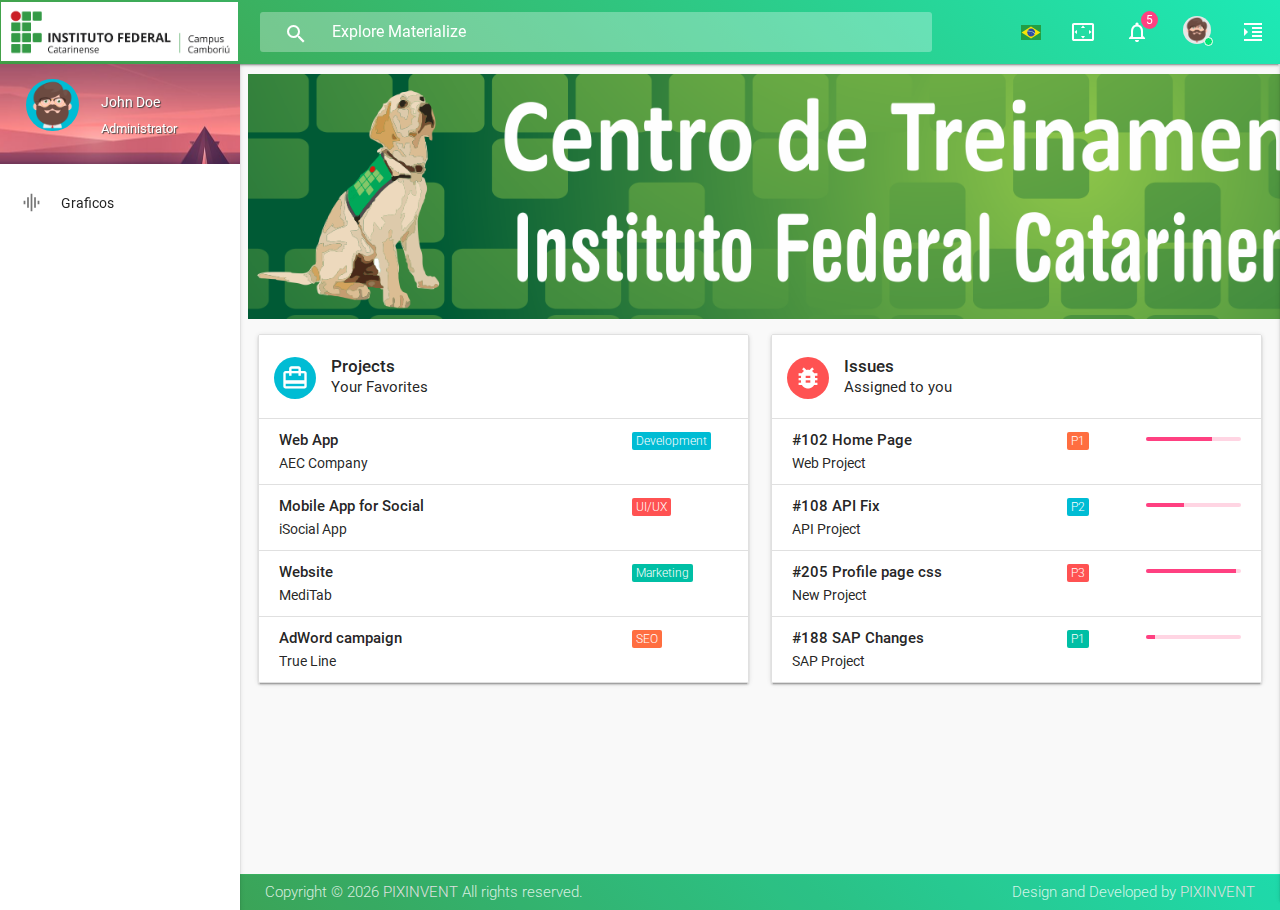
==== frameworks/materialize/index.html @ 622d7304 "First Commit" ====
<!DOCTYPE html>
<html lang="en">
  <!--================================================================================
	Item Name: Materialize - Material Design Admin Template
	Version: 4.0
	Author: PIXINVENT
	Author URL: https://themeforest.net/user/pixinvent/portfolio
  ================================================================================ -->
  <head>
    <meta http-equiv="Content-Type" content="text/html; charset=UTF-8">
    <meta name="viewport" content="width=device-width, initial-scale=1">
    <meta http-equiv="X-UA-Compatible" content="IE=edge">
    <meta name="msapplication-tap-highlight" content="no">
    <meta name="description" content="Materialize is a Material Design Admin Template,It's modern, responsive and based on Material Design by Google. ">
    <meta name="keywords" content="materialize, admin template, dashboard template, flat admin template, responsive admin template,">
    <title>Materialize - Material Design Admin Template</title>
    <!-- Favicons-->
    <link rel="icon" href="images/favicon/favicon-32x32.png" sizes="32x32">
    <!-- Favicons-->
    <link rel="apple-touch-icon-precomposed" href="images/favicon/apple-touch-icon-152x152.png">
    <!-- For iPhone -->
    <meta name="msapplication-TileColor" content="#00bcd4">
    <meta name="msapplication-TileImage" content="images/favicon/mstile-144x144.png">
    <!-- For Windows Phone -->
    <!-- CORE CSS-->
    <link href="css//materialize.css" type="text/css" rel="stylesheet">
    <link href="css//style.css" type="text/css" rel="stylesheet">
    <!-- Custome CSS-->
    <link href="css/custom/custom.css" type="text/css" rel="stylesheet">
    <!-- INCLUDED PLUGIN CSS ON THIS PAGE -->
    <link href="vendors/perfect-scrollbar/perfect-scrollbar.css" type="text/css" rel="stylesheet">
    <link href="vendors/flag-icon/css/flag-icon.min.css" type="text/css" rel="stylesheet">
  </head>
  <body>
    <!-- Start Page Loading -->
    <div id="loader-wrapper">
      <div id="loader"></div>
      <div class="loader-section section-left"></div>
      <div class="loader-section section-right"></div>
    </div>
    <!-- End Page Loading -->
    <!-- //////////////////////////////////////////////////////////////////////////// -->
    <!-- START HEADER -->
    <header id="header" class="page-topbar">
      <!-- start header nav-->
      <div class="navbar-fixed">
        <nav class="navbar-color gradient-45deg-green-teal">
          <div class="nav-wrapper">
            <ul class="left">
              <li>
                <h1 class="logo-wrapper">
                  <a href="index.html" class="brand-logo">
                    <img src="images/logo/Logo_IFC.png" alt="">
                    <!-- <span class="logo-text hide-on-med-and-down">Materialize</span> -->
                  </a>
                </h1>
              </li>
            </ul>
            <div class="header-search-wrapper hide-on-med-and-down">
              <i class="material-icons">search</i>
              <input type="text" name="Search" class="header-search-input z-depth-2" placeholder="Explore Materialize" />
            </div>
            <ul class="right hide-on-med-and-down">
              <li>
                <a href="javascript:void(0);" class="waves-effect waves-block waves-light translation-button" data-activates="translation-dropdown">
                  <span class="flag-icon flag-icon-br"></span>
                </a>
              </li>
              <li>
                <a href="javascript:void(0);" class="waves-effect waves-block waves-light toggle-fullscreen">
                  <i class="material-icons">settings_overscan</i>
                </a>
              </li>
              <li>
                <a href="javascript:void(0);" class="waves-effect waves-block waves-light notification-button" data-activates="notifications-dropdown">
                  <i class="material-icons">notifications_none
                    <small class="notification-badge pink accent-2">5</small>
                  </i>
                </a>
              </li>
              <li>
                <a href="javascript:void(0);" class="waves-effect waves-block waves-light profile-button" data-activates="profile-dropdown">
                  <span class="avatar-status avatar-online">
                    <img src="images/avatar/avatar-7.png" alt="avatar">
                    <i></i>
                  </span>
                </a>
              </li>
              <li>
                <a href="#" data-activates="chat-out" class="waves-effect waves-block waves-light chat-collapse">
                  <i class="material-icons">format_indent_increase</i>
                </a>
              </li>
            </ul>
            <!-- translation-button -->
            <ul id="translation-dropdown" class="dropdown-content">
              <li>
                  <a href="#!" class="grey-text text-darken-1">
                  <i class="flag-icon flag-icon-br"></i> Portugues</a>
                </li>
              <li>
                <a href="#!" class="grey-text text-darken-1">
                  <i class="flag-icon flag-icon-gb"></i> English</a>
              </li>
              <li>
                <a href="#!" class="grey-text text-darken-1">
                  <i class="flag-icon flag-icon-fr"></i> French</a>
              </li>
              <li>
                <a href="#!" class="grey-text text-darken-1">
                  <i class="flag-icon flag-icon-cn"></i> Chinese</a>
              </li>
              <li>
                <a href="#!" class="grey-text text-darken-1">
                  <i class="flag-icon flag-icon-de"></i> German</a>
              </li>
            </ul>
            <!-- notifications-dropdown -->
            <ul id="notifications-dropdown" class="dropdown-content">
              <li>
                <h6>NOTIFICATIONS
                  <span class="new badge">5</span>
                </h6>
              </li>
              <li class="divider"></li>
              <li>
                <a href="#!" class="grey-text text-darken-2">
                  <span class="material-icons icon-bg-circle cyan small">add_shopping_cart</span> A new order has been placed!</a>
                <time class="media-meta" datetime="2015-06-12T20:50:48+08:00">2 hours ago</time>
              </li>
              <li>
                <a href="#!" class="grey-text text-darken-2">
                  <span class="material-icons icon-bg-circle red small">stars</span> Completed the task</a>
                <time class="media-meta" datetime="2015-06-12T20:50:48+08:00">3 days ago</time>
              </li>
              <li>
                <a href="#!" class="grey-text text-darken-2">
                  <span class="material-icons icon-bg-circle teal small">settings</span> Settings updated</a>
                <time class="media-meta" datetime="2015-06-12T20:50:48+08:00">4 days ago</time>
              </li>
              <li>
                <a href="#!" class="grey-text text-darken-2">
                  <span class="material-icons icon-bg-circle deep-orange small">today</span> Director meeting started</a>
                <time class="media-meta" datetime="2015-06-12T20:50:48+08:00">6 days ago</time>
              </li>
              <li>
                <a href="#!" class="grey-text text-darken-2">
                  <span class="material-icons icon-bg-circle amber small">trending_up</span> Generate monthly report</a>
                <time class="media-meta" datetime="2015-06-12T20:50:48+08:00">1 week ago</time>
              </li>
            </ul>
            <!-- profile-dropdown -->
            <ul id="profile-dropdown" class="dropdown-content">
              <li>
                <a href="#" class="grey-text text-darken-1">
                  <i class="material-icons">face</i> Profile</a>
              </li>
              <li>
                <a href="#" class="grey-text text-darken-1">
                  <i class="material-icons">settings</i> Settings</a>
              </li>
              <li>
                <a href="#" class="grey-text text-darken-1">
                  <i class="material-icons">live_help</i> Help</a>
              </li>
              <li class="divider"></li>
              <li>
                <a href="#" class="grey-text text-darken-1">
                  <i class="material-icons">lock_outline</i> Lock</a>
              </li>
              <li>
                <a href="#" class="grey-text text-darken-1">
                  <i class="material-icons">keyboard_tab</i> Logout</a>
              </li>
            </ul>
          </div>
        </nav>
      </div>
      <!-- end header nav-->
    </header>
    <!-- END HEADER -->
    <!-- //////////////////////////////////////////////////////////////////////////// -->
    <!-- START MAIN -->
    <div id="main">
      <!-- START WRAPPER -->
      <div class="wrapper">
        <!-- START LEFT SIDEBAR NAV-->
        <aside id="left-sidebar-nav">
          <ul id="slide-out" class="side-nav fixed leftside-navigation">
            <li class="user-details cyan darken-2">
              <div class="row">
                <div class="col col s4 m4 l4">
                  <img src="images/avatar/avatar-7.png" alt="" class="circle responsive-img valign profile-image cyan">
                </div>
                <div class="col col s8 m8 l8">
                  <ul id="profile-dropdown-nav" class="dropdown-content">
                    <li>
                      <a href="#" class="grey-text text-darken-1">
                        <i class="material-icons">face</i> Profile</a>
                    </li>
                    <li>
                      <a href="#" class="grey-text text-darken-1">
                        <i class="material-icons">settings</i> Settings</a>
                    </li>
                    <li>
                      <a href="#" class="grey-text text-darken-1">
                        <i class="material-icons">live_help</i> Help</a>
                    </li>
                    <li class="divider"></li>
                    <li>
                      <a href="#" class="grey-text text-darken-1">
                        <i class="material-icons">lock_outline</i> Lock</a>
                    </li>
                    <li>
                      <a href="#" class="grey-text text-darken-1">
                        <i class="material-icons">keyboard_tab</i> Logout</a>
                    </li>
                  </ul>
                  <a class="btn-flat dropdown-button waves-effect waves-light white-text profile-btn" href="#" data-activates="profile-dropdown-nav">John Doe<i class="mdi-navigation-arrow-drop-down right"></i></a>
                  <p class="user-roal">Administrator</p>
                </div>
              </div>
            </li>
            <li class="no-padding">
              <ul class="collapsible" data-collapsible="accordion">
                <li class="bold">
                  <!-- <a href="index.html" class="waves-effect waves-cyan">
                      <i class="material-icons">pie_chart_outlined</i>
                      <span class="nav-text">Dashboard</span>
                    </a> -->
                </li>
                <li class="bold">
                  <!-- <a href="cards-basic.html" class="waves-effect waves-cyan">
                      <i class="material-icons">cast</i>
                      <span class="nav-text">Painel</span>
                    </a> -->
                </li>
                <li class="bold">
                  <!-- <a href="ui-basic-buttons.html" class="waves-effect waves-cyan">
                      <i class="material-icons">insert_link</i>
                      <span class="nav-text">Buttons</span>
                    </a> -->
                </li>
                <li class="bold">
                  <!-- <a href="form-layouts.html" class="waves-effect waves-cyan">
                      <i class="material-icons">format_color_text</i>
                      <span class="nav-text">Formularios</span>
                    </a> -->
                </li>
                <li class="bold">
                  <a href="graficos.html" class="waves-effect waves-cyan">
                      <i class="material-icons">graphic_eq</i>
                      <span class="nav-text">Graficos</span>
                    </a>
                </li>
                <li class="bold">
                  <!-- <a href="css-color.html" class="waves-effect waves-cyan">
                      <i class="material-icons">invert_colors</i>
                      <span class="nav-text">Cores</span>
                    </a> -->
                </li>
                <li class="bold">
                  <!-- <a href="table-basic.html" class="waves-effect waves-cyan">
                      <i class="material-icons">border_all</i>
                      <span class="nav-text">Table</span>
                    </a> -->
                </li>
                <li class="bold">
                  <!-- <a href="ui-icons.html" class="waves-effect waves-cyan">
                    <i class="material-icons">lightbulb_outline</i>
                    <span class="nav-text">Icons</span>
                  </a> -->
                </li>
                <li>
                  <!-- <a class="btn waves-effect waves-light gradient-45deg-red-pink" href="https://pixinvent.com/materialize-material-design-admin-template/landing/" target="_blank">
                    <i class="material-icons white-text">file_upload</i>Upgrade to Pro!
                  </a> -->
                </li>
              </ul>
            </li>
          </ul>
          <a href="#" data-activates="slide-out" class="sidebar-collapse btn-floating btn-medium waves-effect waves-light hide-on-large-only">
            <i class="material-icons">menu</i>
          </a>
        </aside>
        <!-- END LEFT SIDEBAR NAV-->
        <!-- //////////////////////////////////////////////////////////////////////////// -->
        <!-- START CONTENT -->
        <section id="content">
          <!--start container-->
          <div class="container">
            <!--card stats start-->
            <div id="card-stats">
              <div class="row mt-1">

                  <a href="http://www.camboriu.ifc.edu.br/" class="banner-logo">
                      <img src="images/banner/banner-cães-guia.png" alt="ifc bannner">
                      <!-- <span class="logo-text hide-on-med-and-down">Materialize</span> -->
                    </a> 
                 
              </div>
            </div>
                 
            <!--card widgets start-->
            <div id="card-widgets">
              <div class="row">
                <div class="col s12 m4 l4">
                  
                </div>
                <!-- <div class="col s12 m12 l4">
                  <div id="flight-card" class="card">
                    <div class="card-header deep-orange accent-2">
                      <div class="card-title">
                        <h4 class="flight-card-title">Flight</h4>
                        <p class="flight-card-date">June 18, Thu 04:50</p>
                      </div>
                    </div>
                    <div class="card-content-bg white-text">
                      <div class="card-content">
                        <div class="row flight-state-wrapper">
                          <div class="col s5 m5 l5 center-align">
                            <div class="flight-state">
                              <h4 class="margin">LDN</h4>
                              <p class="ultra-small">London</p>
                            </div>
                          </div>
                          <div class="col s2 m2 l2 center-align">
                            <i class="material-icons flight-icon">local_airport</i>
                          </div>
                          <div class="col s5 m5 l5 center-align">
                            <div class="flight-state">
                              <h4 class="margin">SFO</h4>
                              <p class="ultra-small">San Francisco</p>
                            </div>
                          </div>
                        </div>
                        <div class="row">
                          <div class="col s6 m6 l6 center-align">
                            <div class="flight-info">
                              <p class="small">
                                <span class="grey-text text-lighten-4">Depart:</span> 04.50</p>
                              <p class="small">
                                <span class="grey-text text-lighten-4">Flight:</span> IB 5786</p>
                              <p class="small">
                                <span class="grey-text text-lighten-4">Terminal:</span> B</p>
                            </div>
                          </div>
                          <div class="col s6 m6 l6 center-align flight-state-two">
                            <div class="flight-info">
                              <p class="small">
                                <span class="grey-text text-lighten-4">Arrive:</span> 08.50</p>
                              <p class="small">
                                <span class="grey-text text-lighten-4">Flight:</span> IB 5786</p>
                              <p class="small">
                                <span class="grey-text text-lighten-4">Terminal:</span> C</p>
                            </div>
                          </div>
                        </div>
                      </div>
                    </div>
                  </div>
                </div>
                <div class="col s12 m4 l4">
                  <div id="profile-card" class="card">
                    <div class="card-image waves-effect waves-block waves-light">
                      <img class="activator" src="images/gallary/3.png" alt="user bg">
                    </div>
                    <div class="card-content">
                      <img src="images/avatar/avatar-7.png" alt="" class="circle responsive-img activator card-profile-image cyan lighten-1 padding-2">
                      <a class="btn-floating activator btn-move-up waves-effect waves-light red accent-2 z-depth-4 right">
                        <i class="material-icons">edit</i>
                      </a>
                      <span class="card-title activator grey-text text-darken-4">Roger Waters</span>
                      <p>
                        <i class="material-icons">perm_identity</i> Project Manager</p>
                      <p>
                        <i class="material-icons">perm_phone_msg</i> +1 (612) 222 8989</p>
                      <p>
                        <i class="material-icons">email</i> yourmail@domain.com</p>
                    </div>
                    <div class="card-reveal">
                      <span class="card-title grey-text text-darken-4">Roger Waters
                        <i class="material-icons right">close</i>
                      </span>
                      <p>Here is some more information about this card.</p>
                      <p>
                        <i class="material-icons">perm_identity</i> Project Manager</p>
                      <p>
                        <i class="material-icons">perm_phone_msg</i> +1 (612) 222 8989</p>
                      <p>
                        <i class="material-icons">email</i> yourmail@domain.com</p>
                      <p>
                        <i class="material-icons">cake</i> 18th June 1990
                      </p>
                      <p>
                      </p>
                      <p>
                        <i class="material-icons">airplanemode_active</i> BAR - AUS
                      </p>
                      <p>
                      </p>
                    </div>
                  </div>
                </div>
              </div> -->
            </div>
            <!--card widgets end-->
            
            <!--work collections start-->
            <div id="work-collections">
              <div class="row">
                <div class="col s12 m12 l6">
                  <ul id="projects-collection" class="collection z-depth-1">
                    <li class="collection-item avatar">
                      <i class="material-icons cyan circle">card_travel</i>
                      <h6 class="collection-header m-0">Projects</h6>
                      <p>Your Favorites</p>
                    </li>
                    <li class="collection-item">
                      <div class="row">
                        <div class="col s9">
                          <p class="collections-title">Web App</p>
                          <p class="collections-content">AEC Company</p>
                        </div>
                        <div class="col s3">
                          <span class="task-cat cyan">Development</span>
                        </div>
                      </div>
                    </li>
                    <li class="collection-item">
                      <div class="row">
                        <div class="col s9">
                          <p class="collections-title">Mobile App for Social</p>
                          <p class="collections-content">iSocial App</p>
                        </div>
                        <div class="col s3">
                          <span class="task-cat red accent-2">UI/UX</span>
                        </div>
                      </div>
                    </li>
                    <li class="collection-item">
                      <div class="row">
                        <div class="col s9">
                          <p class="collections-title">Website</p>
                          <p class="collections-content">MediTab</p>
                        </div>
                        <div class="col s3">
                          <span class="task-cat teal accent-4">Marketing</span>
                        </div>
                      </div>
                    </li>
                    <li class="collection-item">
                      <div class="row">
                        <div class="col s9">
                          <p class="collections-title">AdWord campaign</p>
                          <p class="collections-content">True Line</p>
                        </div>
                        <div class="col s3">
                          <span class="task-cat deep-orange accent-2">SEO</span>
                        </div>
                      </div>
                    </li>
                  </ul>
                </div>
                <div class="col s12 m12 l6">
                  <ul id="issues-collection" class="collection z-depth-1">
                    <li class="collection-item avatar">
                      <i class="material-icons red accent-2 circle">bug_report</i>
                      <h6 class="collection-header m-0">Issues</h6>
                      <p>Assigned to you</p>
                    </li>
                    <li class="collection-item">
                      <div class="row">
                        <div class="col s7">
                          <p class="collections-title">
                            <strong>#102</strong> Home Page</p>
                          <p class="collections-content">Web Project</p>
                        </div>
                        <div class="col s2">
                          <span class="task-cat deep-orange accent-2">P1</span>
                        </div>
                        <div class="col s3">
                          <div class="progress">
                            <div class="determinate" style="width: 70%"></div>
                          </div>
                        </div>
                      </div>
                    </li>
                    <li class="collection-item">
                      <div class="row">
                        <div class="col s7">
                          <p class="collections-title">
                            <strong>#108</strong> API Fix</p>
                          <p class="collections-content">API Project </p>
                        </div>
                        <div class="col s2">
                          <span class="task-cat cyan">P2</span>
                        </div>
                        <div class="col s3">
                          <div class="progress">
                            <div class="determinate" style="width: 40%"></div>
                          </div>
                        </div>
                      </div>
                    </li>
                    <li class="collection-item">
                      <div class="row">
                        <div class="col s7">
                          <p class="collections-title">
                            <strong>#205</strong> Profile page css</p>
                          <p class="collections-content">New Project </p>
                        </div>
                        <div class="col s2">
                          <span class="task-cat red accent-2">P3</span>
                        </div>
                        <div class="col s3">
                          <div class="progress">
                            <div class="determinate" style="width: 95%"></div>
                          </div>
                        </div>
                      </div>
                    </li>
                    <li class="collection-item">
                      <div class="row">
                        <div class="col s7">
                          <p class="collections-title">
                            <strong>#188</strong> SAP Changes</p>
                          <p class="collections-content">SAP Project</p>
                        </div>
                        <div class="col s2">
                          <span class="task-cat teal accent-4">P1</span>
                        </div>
                        <div class="col s3">
                          <div class="progress">
                            <div class="determinate" style="width: 10%"></div>
                          </div>
                        </div>
                      </div>
                    </li>
                  </ul>
                </div>
              </div>
            </div>
            <!--work collections end-->
            
            <!-- //////////////////////////////////////////////////////////////////////////// -->
          </div>
          <!--end container-->
        </section>
        <!-- END CONTENT -->
        <!-- START RIGHT SIDEBAR NAV-->
        <aside id="right-sidebar-nav">
          <ul id="chat-out" class="side-nav rightside-navigation">
            <li class="li-hover">
              <div class="row">
                <div class="col s12 border-bottom-1 mt-5">
                  <ul class="tabs">
                    <li class="tab col s4">
                      <a href="#activity" class="active">
                        <span class="material-icons">graphic_eq</span>
                      </a>
                    </li>
                    <li class="tab col s4">
                      <a href="#chatapp">
                        <span class="material-icons">face</span>
                      </a>
                    </li>
                    <li class="tab col s4">
                      <a href="#settings">
                        <span class="material-icons">settings</span>
                      </a>
                    </li>
                  </ul>
                </div>
                <div id="settings" class="col s12">
                  <h6 class="mt-5 mb-3 ml-3">GENERAL SETTINGS</h6>
                  <ul class="collection border-none">
                    <li class="collection-item border-none">
                      <div class="m-0">
                        <span class="font-weight-600">Notifications</span>
                        <div class="switch right">
                          <label>
                            <input checked type="checkbox">
                            <span class="lever"></span>
                          </label>
                        </div>
                      </div>
                      <p>Use checkboxes when looking for yes or no answers.</p>
                    </li>
                    <li class="collection-item border-none">
                      <div class="m-0">
                        <span class="font-weight-600">Show recent activity</span>
                        <div class="switch right">
                          <label>
                            <input checked type="checkbox">
                            <span class="lever"></span>
                          </label>
                        </div>
                      </div>
                      <p>The for attribute is necessary to bind our custom checkbox with the input.</p>
                    </li>
                    <li class="collection-item border-none">
                      <div class="m-0">
                        <span class="font-weight-600">Notifications</span>
                        <div class="switch right">
                          <label>
                            <input type="checkbox">
                            <span class="lever"></span>
                          </label>
                        </div>
                      </div>
                      <p>Use checkboxes when looking for yes or no answers.</p>
                    </li>
                    <li class="collection-item border-none">
                      <div class="m-0">
                        <span class="font-weight-600">Show recent activity</span>
                        <div class="switch right">
                          <label>
                            <input type="checkbox">
                            <span class="lever"></span>
                          </label>
                        </div>
                      </div>
                      <p>The for attribute is necessary to bind our custom checkbox with the input.</p>
                    </li>
                    <li class="collection-item border-none">
                      <div class="m-0">
                        <span class="font-weight-600">Show your emails</span>
                        <div class="switch right">
                          <label>
                            <input type="checkbox">
                            <span class="lever"></span>
                          </label>
                        </div>
                      </div>
                      <p>Use checkboxes when looking for yes or no answers.</p>
                    </li>
                    <li class="collection-item border-none">
                      <div class="m-0">
                        <span class="font-weight-600">Show Task statistics</span>
                        <div class="switch right">
                          <label>
                            <input type="checkbox">
                            <span class="lever"></span>
                          </label>
                        </div>
                      </div>
                      <p>The for attribute is necessary to bind our custom checkbox with the input.</p>
                    </li>
                  </ul>
                </div>
                <div id="chatapp" class="col s12">
                  <div class="collection border-none">
                    <a href="#!" class="collection-item avatar border-none">
                      <img src="images/avatar/avatar-1.png" alt="" class="circle cyan">
                      <span class="line-height-0">Elizabeth Elliott </span>
                      <span class="medium-small right blue-grey-text text-lighten-3">5.00 AM</span>
                      <p class="medium-small blue-grey-text text-lighten-3">Thank you </p>
                    </a>
                    <a href="#!" class="collection-item avatar border-none">
                      <img src="images/avatar/avatar-2.png" alt="" class="circle deep-orange accent-2">
                      <span class="line-height-0">Mary Adams </span>
                      <span class="medium-small right blue-grey-text text-lighten-3">4.14 AM</span>
                      <p class="medium-small blue-grey-text text-lighten-3">Hello Boo </p>
                    </a>
                    <a href="#!" class="collection-item avatar border-none">
                      <img src="images/avatar/avatar-3.png" alt="" class="circle teal accent-4">
                      <span class="line-height-0">Caleb Richards </span>
                      <span class="medium-small right blue-grey-text text-lighten-3">9.00 PM</span>
                      <p class="medium-small blue-grey-text text-lighten-3">Keny ! </p>
                    </a>
                    <a href="#!" class="collection-item avatar border-none">
                      <img src="images/avatar/avatar-4.png" alt="" class="circle cyan">
                      <span class="line-height-0">June Lane </span>
                      <span class="medium-small right blue-grey-text text-lighten-3">4.14 AM</span>
                      <p class="medium-small blue-grey-text text-lighten-3">Ohh God </p>
                    </a>
                    <a href="#!" class="collection-item avatar border-none">
                      <img src="images/avatar/avatar-5.png" alt="" class="circle red accent-2">
                      <span class="line-height-0">Edward Fletcher </span>
                      <span class="medium-small right blue-grey-text text-lighten-3">5.15 PM</span>
                      <p class="medium-small blue-grey-text text-lighten-3">Love you </p>
                    </a>
                    <a href="#!" class="collection-item avatar border-none">
                      <img src="images/avatar/avatar-6.png" alt="" class="circle deep-orange accent-2">
                      <span class="line-height-0">Crystal Bates </span>
                      <span class="medium-small right blue-grey-text text-lighten-3">8.00 AM</span>
                      <p class="medium-small blue-grey-text text-lighten-3">Can we </p>
                    </a>
                    <a href="#!" class="collection-item avatar border-none">
                      <img src="images/avatar/avatar-7.png" alt="" class="circle cyan">
                      <span class="line-height-0">Nathan Watts </span>
                      <span class="medium-small right blue-grey-text text-lighten-3">9.53 PM</span>
                      <p class="medium-small blue-grey-text text-lighten-3">Great! </p>
                    </a>
                    <a href="#!" class="collection-item avatar border-none">
                      <img src="images/avatar/avatar-8.png" alt="" class="circle red accent-2">
                      <span class="line-height-0">Willard Wood </span>
                      <span class="medium-small right blue-grey-text text-lighten-3">4.20 AM</span>
                      <p class="medium-small blue-grey-text text-lighten-3">Do it </p>
                    </a>
                    <a href="#!" class="collection-item avatar border-none">
                      <img src="images/avatar/avatar-9.png" alt="" class="circle teal accent-4">
                      <span class="line-height-0">Ronnie Ellis </span>
                      <span class="medium-small right blue-grey-text text-lighten-3">5.30 PM</span>
                      <p class="medium-small blue-grey-text text-lighten-3">Got that </p>
                    </a>
                    <a href="#!" class="collection-item avatar border-none">
                      <img src="images/avatar/avatar-1.png" alt="" class="circle cyan">
                      <span class="line-height-0">Gwendolyn Wood </span>
                      <span class="medium-small right blue-grey-text text-lighten-3">4.34 AM</span>
                      <p class="medium-small blue-grey-text text-lighten-3">Like you </p>
                    </a>
                    <a href="#!" class="collection-item avatar border-none">
                      <img src="images/avatar/avatar-2.png" alt="" class="circle red accent-2">
                      <span class="line-height-0">Daniel Russell </span>
                      <span class="medium-small right blue-grey-text text-lighten-3">12.00 AM</span>
                      <p class="medium-small blue-grey-text text-lighten-3">Thank you </p>
                    </a>
                    <a href="#!" class="collection-item avatar border-none">
                      <img src="images/avatar/avatar-3.png" alt="" class="circle teal accent-4">
                      <span class="line-height-0">Sarah Graves </span>
                      <span class="medium-small right blue-grey-text text-lighten-3">11.14 PM</span>
                      <p class="medium-small blue-grey-text text-lighten-3">Okay you </p>
                    </a>
                    <a href="#!" class="collection-item avatar border-none">
                      <img src="images/avatar/avatar-4.png" alt="" class="circle red accent-2">
                      <span class="line-height-0">Andrew Hoffman </span>
                      <span class="medium-small right blue-grey-text text-lighten-3">7.30 PM</span>
                      <p class="medium-small blue-grey-text text-lighten-3">Can do </p>
                    </a>
                    <a href="#!" class="collection-item avatar border-none">
                      <img src="images/avatar/avatar-5.png" alt="" class="circle cyan">
                      <span class="line-height-0">Camila Lynch </span>
                      <span class="medium-small right blue-grey-text text-lighten-3">2.00 PM</span>
                      <p class="medium-small blue-grey-text text-lighten-3">Leave it </p>
                    </a>
                  </div>
                </div>
                <div id="activity" class="col s12">
                  <h6 class="mt-5 mb-3 ml-3">RECENT ACTIVITY</h6>
                  <div class="activity">
                    <div class="col s3 mt-2 center-align recent-activity-list-icon">
                      <i class="material-icons white-text icon-bg-color deep-purple lighten-2">add_shopping_cart</i>
                    </div>
                    <div class="col s9 recent-activity-list-text">
                      <a href="#" class="deep-purple-text medium-small">just now</a>
                      <p class="mt-0 mb-2 fixed-line-height font-weight-300 medium-small">Jim Doe Purchased new equipments for zonal office.</p>
                    </div>
                    <div class="recent-activity-list chat-out-list row mb-0">
                      <div class="col s3 mt-2 center-align recent-activity-list-icon">
                        <i class="material-icons white-text icon-bg-color cyan lighten-2">airplanemode_active</i>
                      </div>
                      <div class="col s9 recent-activity-list-text">
                        <a href="#" class="cyan-text medium-small">Yesterday</a>
                        <p class="mt-0 mb-2 fixed-line-height font-weight-300 medium-small">Your Next flight for USA will be on 15th August 2015.</p>
                      </div>
                    </div>
                    <div class="recent-activity-list chat-out-list row mb-0">
                      <div class="col s3 mt-2 center-align recent-activity-list-icon medium-small">
                        <i class="material-icons white-text icon-bg-color green lighten-2">settings_voice</i>
                      </div>
                      <div class="col s9 recent-activity-list-text">
                        <a href="#" class="green-text medium-small">5 Days Ago</a>
                        <p class="mt-0 mb-2 fixed-line-height font-weight-300 medium-small">Natalya Parker Send you a voice mail for next conference.</p>
                      </div>
                    </div>
                    <div class="recent-activity-list chat-out-list row mb-0">
                      <div class="col s3 mt-2 center-align recent-activity-list-icon">
                        <i class="material-icons white-text icon-bg-color amber lighten-2">store</i>
                      </div>
                      <div class="col s9 recent-activity-list-text">
                        <a href="#" class="amber-text medium-small">1 Week Ago</a>
                        <p class="mt-0 mb-2 fixed-line-height font-weight-300 medium-small">Jessy Jay open a new store at S.G Road.</p>
                      </div>
                    </div>
                    <div class="recent-activity-list row">
                      <div class="col s3 mt-2 center-align recent-activity-list-icon">
                        <i class="material-icons white-text icon-bg-color deep-orange lighten-2">settings_voice</i>
                      </div>
                      <div class="col s9 recent-activity-list-text">
                        <a href="#" class="deep-orange-text medium-small">2 Week Ago</a>
                        <p class="mt-0 mb-2 fixed-line-height font-weight-300 medium-small">voice mail for conference.</p>
                      </div>
                    </div>
                    <div class="recent-activity-list chat-out-list row mb-0">
                      <div class="col s3 mt-2 center-align recent-activity-list-icon medium-small">
                        <i class="material-icons white-text icon-bg-color brown lighten-2">settings_voice</i>
                      </div>
                      <div class="col s9 recent-activity-list-text">
                        <a href="#" class="brown-text medium-small">1 Month Ago</a>
                        <p class="mt-0 mb-2 fixed-line-height font-weight-300 medium-small">Natalya Parker Send you a voice mail for next conference.</p>
                      </div>
                    </div>
                    <div class="recent-activity-list chat-out-list row mb-0">
                      <div class="col s3 mt-2 center-align recent-activity-list-icon">
                        <i class="material-icons white-text icon-bg-color deep-purple lighten-2">store</i>
                      </div>
                      <div class="col s9 recent-activity-list-text">
                        <a href="#" class="deep-purple-text medium-small">3 Month Ago</a>
                        <p class="mt-0 mb-2 fixed-line-height font-weight-300 medium-small">Jessy Jay open a new store at S.G Road.</p>
                      </div>
                    </div>
                    <div class="recent-activity-list row">
                      <div class="col s3 mt-2 center-align recent-activity-list-icon">
                        <i class="material-icons white-text icon-bg-color grey lighten-2">settings_voice</i>
                      </div>
                      <div class="col s9 recent-activity-list-text">
                        <a href="#" class="grey-text medium-small">1 Year Ago</a>
                        <p class="mt-0 mb-2 fixed-line-height font-weight-300 medium-small">voice mail for conference.</p>
                      </div>
                    </div>
                  </div>
                </div>
              </div>
            </li>
          </ul>
        </aside>
        <!-- END RIGHT SIDEBAR NAV-->
      </div>
      <!-- END WRAPPER -->
    </div>
    <!-- END MAIN -->
    <!-- //////////////////////////////////////////////////////////////////////////// -->
    <!-- START FOOTER -->
    <footer class="page-footer gradient-45deg-green-teal">
        <div class="footer-copyright">
          <div class="container">
            <span>Copyright ©
              <script type="text/javascript">
                document.write(new Date().getFullYear());
              </script> <a class="grey-text text-lighten-2" href="http://themeforest.net/user/pixinvent/portfolio?ref=pixinvent" target="_blank">PIXINVENT</a> All rights reserved.</span>
            <span class="right hide-on-small-only"> Design and Developed by <a class="grey-text text-lighten-2" href="https://pixinvent.com/">PIXINVENT</a></span>
          </div>
        </div>
    </footer>
    <!-- END FOOTER -->
    <!-- ================================================
    Scripts
    ================================================ -->
    <!-- jQuery Library -->
    <script type="text/javascript" src="vendors/jquery-3.2.1.min.js"></script>
    <!--materialize js-->
    <script type="text/javascript" src="js/materialize.min.js"></script>
    <!--scrollbar-->
    <script type="text/javascript" src="vendors/perfect-scrollbar/perfect-scrollbar.min.js"></script>
    <!--plugins.js - Some Specific JS codes for Plugin Settings-->
    <script type="text/javascript" src="js/plugins.js"></script>
    <!--custom-script.js - Add your own theme custom JS-->
    <script type="text/javascript" src="js/custom-script.js"></script>
  </body>
</html>
---- frameworks/materialize/css/style.css ----
@import url(https://fonts.googleapis.com/css?family=Roboto:300,300i,400,400i,700);
.materialize-red {
  background-color: #e51c23 !important;
}

.materialize-red-text {
  color: #e51c23 !important;
}

.materialize-red.lighten-5 {
  background-color: #fdeaeb !important;
}

.materialize-red-text.text-lighten-5 {
  color: #fdeaeb !important;
}

.materialize-red.lighten-4 {
  background-color: #f8c1c3 !important;
}

.materialize-red-text.text-lighten-4 {
  color: #f8c1c3 !important;
}

.materialize-red.lighten-3 {
  background-color: #f3989b !important;
}

.materialize-red-text.text-lighten-3 {
  color: #f3989b !important;
}

.materialize-red.lighten-2 {
  background-color: #ee6e73 !important;
}

.materialize-red-text.text-lighten-2 {
  color: #ee6e73 !important;
}

.materialize-red.lighten-1 {
  background-color: #ea454b !important;
}

.materialize-red-text.text-lighten-1 {
  color: #ea454b !important;
}

.materialize-red.darken-1 {
  background-color: #d0181e !important;
}

.materialize-red-text.text-darken-1 {
  color: #d0181e !important;
}

.materialize-red.darken-2 {
  background-color: #b9151b !important;
}

.materialize-red-text.text-darken-2 {
  color: #b9151b !important;
}

.materialize-red.darken-3 {
  background-color: #a21318 !important;
}

.materialize-red-text.text-darken-3 {
  color: #a21318 !important;
}

.materialize-red.darken-4 {
  background-color: #8b1014 !important;
}

.materialize-red-text.text-darken-4 {
  color: #8b1014 !important;
}

.red {
  background-color: #F44336 !important;
}

.red-text {
  color: #F44336 !important;
}

.red.lighten-5 {
  background-color: #FFEBEE !important;
}

.red-text.text-lighten-5 {
  color: #FFEBEE !important;
}

.red.lighten-4 {
  background-color: #FFCDD2 !important;
}

.red-text.text-lighten-4 {
  color: #FFCDD2 !important;
}

.red.lighten-3 {
  background-color: #EF9A9A !important;
}

.red-text.text-lighten-3 {
  color: #EF9A9A !important;
}

.red.lighten-2 {
  background-color: #E57373 !important;
}

.red-text.text-lighten-2 {
  color: #E57373 !important;
}

.red.lighten-1 {
  background-color: #EF5350 !important;
}

.red-text.text-lighten-1 {
  color: #EF5350 !important;
}

.red.darken-1 {
  background-color: #E53935 !important;
}

.red-text.text-darken-1 {
  color: #E53935 !important;
}

.red.darken-2 {
  background-color: #D32F2F !important;
}

.red-text.text-darken-2 {
  color: #D32F2F !important;
}

.red.darken-3 {
  background-color: #C62828 !important;
}

.red-text.text-darken-3 {
  color: #C62828 !important;
}

.red.darken-4 {
  background-color: #B71C1C !important;
}

.red-text.text-darken-4 {
  color: #B71C1C !important;
}

.red.accent-1 {
  background-color: #FF8A80 !important;
}

.red-text.text-accent-1 {
  color: #FF8A80 !important;
}

.red.accent-2 {
  background-color: #FF5252 !important;
}

.red-text.text-accent-2 {
  color: #FF5252 !important;
}

.red.accent-3 {
  background-color: #FF1744 !important;
}

.red-text.text-accent-3 {
  color: #FF1744 !important;
}

.red.accent-4 {
  background-color: #D50000 !important;
}

.red-text.text-accent-4 {
  color: #D50000 !important;
}

.pink {
  background-color: #e91e63 !important;
}

.pink-text {
  color: #e91e63 !important;
}

.pink.lighten-5 {
  background-color: #fce4ec !important;
}

.pink-text.text-lighten-5 {
  color: #fce4ec !important;
}

.pink.lighten-4 {
  background-color: #f8bbd0 !important;
}

.pink-text.text-lighten-4 {
  color: #f8bbd0 !important;
}

.pink.lighten-3 {
  background-color: #f48fb1 !important;
}

.pink-text.text-lighten-3 {
  color: #f48fb1 !important;
}

.pink.lighten-2 {
  background-color: #f06292 !important;
}

.pink-text.text-lighten-2 {
  color: #f06292 !important;
}

.pink.lighten-1 {
  background-color: #ec407a !important;
}

.pink-text.text-lighten-1 {
  color: #ec407a !important;
}

.pink.darken-1 {
  background-color: #d81b60 !important;
}

.pink-text.text-darken-1 {
  color: #d81b60 !important;
}

.pink.darken-2 {
  background-color: #c2185b !important;
}

.pink-text.text-darken-2 {
  color: #c2185b !important;
}

.pink.darken-3 {
  background-color: #ad1457 !important;
}

.pink-text.text-darken-3 {
  color: #ad1457 !important;
}

.pink.darken-4 {
  background-color: #880e4f !important;
}

.pink-text.text-darken-4 {
  color: #880e4f !important;
}

.pink.accent-1 {
  background-color: #ff80ab !important;
}

.pink-text.text-accent-1 {
  color: #ff80ab !important;
}

.pink.accent-2 {
  background-color: #ff4081 !important;
}

.pink-text.text-accent-2 {
  color: #ff4081 !important;
}

.pink.accent-3 {
  background-color: #f50057 !important;
}

.pink-text.text-accent-3 {
  color: #f50057 !important;
}

.pink.accent-4 {
  background-color: #c51162 !important;
}

.pink-text.text-accent-4 {
  color: #c51162 !important;
}

.purple {
  background-color: #9c27b0 !important;
}

.purple-text {
  color: #9c27b0 !important;
}

.purple.lighten-5 {
  background-color: #f3e5f5 !important;
}

.purple-text.text-lighten-5 {
  color: #f3e5f5 !important;
}

.purple.lighten-4 {
  background-color: #e1bee7 !important;
}

.purple-text.text-lighten-4 {
  color: #e1bee7 !important;
}

.purple.lighten-3 {
  background-color: #ce93d8 !important;
}

.purple-text.text-lighten-3 {
  color: #ce93d8 !important;
}

.purple.lighten-2 {
  background-color: #ba68c8 !important;
}

.purple-text.text-lighten-2 {
  color: #ba68c8 !important;
}

.purple.lighten-1 {
  background-color: #ab47bc !important;
}

.purple-text.text-lighten-1 {
  color: #ab47bc !important;
}

.purple.darken-1 {
  background-color: #8e24aa !important;
}

.purple-text.text-darken-1 {
  color: #8e24aa !important;
}

.purple.darken-2 {
  background-color: #7b1fa2 !important;
}

.purple-text.text-darken-2 {
  color: #7b1fa2 !important;
}

.purple.darken-3 {
  background-color: #6a1b9a !important;
}

.purple-text.text-darken-3 {
  color: #6a1b9a !important;
}

.purple.darken-4 {
  background-color: #4a148c !important;
}

.purple-text.text-darken-4 {
  color: #4a148c !important;
}

.purple.accent-1 {
  background-color: #ea80fc !important;
}

.purple-text.text-accent-1 {
  color: #ea80fc !important;
}

.purple.accent-2 {
  background-color: #e040fb !important;
}

.purple-text.text-accent-2 {
  color: #e040fb !important;
}

.purple.accent-3 {
  background-color: #d500f9 !important;
}

.purple-text.text-accent-3 {
  color: #d500f9 !important;
}

.purple.accent-4 {
  background-color: #aa00ff !important;
}

.purple-text.text-accent-4 {
  color: #aa00ff !important;
}

.deep-purple {
  background-color: #673ab7 !important;
}

.deep-purple-text {
  color: #673ab7 !important;
}

.deep-purple.lighten-5 {
  background-color: #ede7f6 !important;
}

.deep-purple-text.text-lighten-5 {
  color: #ede7f6 !important;
}

.deep-purple.lighten-4 {
  background-color: #d1c4e9 !important;
}

.deep-purple-text.text-lighten-4 {
  color: #d1c4e9 !important;
}

.deep-purple.lighten-3 {
  background-color: #b39ddb !important;
}

.deep-purple-text.text-lighten-3 {
  color: #b39ddb !important;
}

.deep-purple.lighten-2 {
  background-color: #9575cd !important;
}

.deep-purple-text.text-lighten-2 {
  color: #9575cd !important;
}

.deep-purple.lighten-1 {
  background-color: #7e57c2 !important;
}

.deep-purple-text.text-lighten-1 {
  color: #7e57c2 !important;
}

.deep-purple.darken-1 {
  background-color: #5e35b1 !important;
}

.deep-purple-text.text-darken-1 {
  color: #5e35b1 !important;
}

.deep-purple.darken-2 {
  background-color: #512da8 !important;
}

.deep-purple-text.text-darken-2 {
  color: #512da8 !important;
}

.deep-purple.darken-3 {
  background-color: #4527a0 !important;
}

.deep-purple-text.text-darken-3 {
  color: #4527a0 !important;
}

.deep-purple.darken-4 {
  background-color: #311b92 !important;
}

.deep-purple-text.text-darken-4 {
  color: #311b92 !important;
}

.deep-purple.accent-1 {
  background-color: #b388ff !important;
}

.deep-purple-text.text-accent-1 {
  color: #b388ff !important;
}

.deep-purple.accent-2 {
  background-color: #7c4dff !important;
}

.deep-purple-text.text-accent-2 {
  color: #7c4dff !important;
}

.deep-purple.accent-3 {
  background-color: #651fff !important;
}

.deep-purple-text.text-accent-3 {
  color: #651fff !important;
}

.deep-purple.accent-4 {
  background-color: #6200ea !important;
}

.deep-purple-text.text-accent-4 {
  color: #6200ea !important;
}

.indigo {
  background-color: #3f51b5 !important;
}

.indigo-text {
  color: #3f51b5 !important;
}

.indigo.lighten-5 {
  background-color: #e8eaf6 !important;
}

.indigo-text.text-lighten-5 {
  color: #e8eaf6 !important;
}

.indigo.lighten-4 {
  background-color: #c5cae9 !important;
}

.indigo-text.text-lighten-4 {
  color: #c5cae9 !important;
}

.indigo.lighten-3 {
  background-color: #9fa8da !important;
}

.indigo-text.text-lighten-3 {
  color: #9fa8da !important;
}

.indigo.lighten-2 {
  background-color: #7986cb !important;
}

.indigo-text.text-lighten-2 {
  color: #7986cb !important;
}

.indigo.lighten-1 {
  background-color: #5c6bc0 !important;
}

.indigo-text.text-lighten-1 {
  color: #5c6bc0 !important;
}

.indigo.darken-1 {
  background-color: #3949ab !important;
}

.indigo-text.text-darken-1 {
  color: #3949ab !important;
}

.indigo.darken-2 {
  background-color: #303f9f !important;
}

.indigo-text.text-darken-2 {
  color: #303f9f !important;
}

.indigo.darken-3 {
  background-color: #283593 !important;
}

.indigo-text.text-darken-3 {
  color: #283593 !important;
}

.indigo.darken-4 {
  background-color: #1a237e !important;
}

.indigo-text.text-darken-4 {
  color: #1a237e !important;
}

.indigo.accent-1 {
  background-color: #8c9eff !important;
}

.indigo-text.text-accent-1 {
  color: #8c9eff !important;
}

.indigo.accent-2 {
  background-color: #536dfe !important;
}

.indigo-text.text-accent-2 {
  color: #536dfe !important;
}

.indigo.accent-3 {
  background-color: #3d5afe !important;
}

.indigo-text.text-accent-3 {
  color: #3d5afe !important;
}

.indigo.accent-4 {
  background-color: #304ffe !important;
}

.indigo-text.text-accent-4 {
  color: #304ffe !important;
}

.blue {
  background-color: #2196F3 !important;
}

.blue-text {
  color: #2196F3 !important;
}

.blue.lighten-5 {
  background-color: #E3F2FD !important;
}

.blue-text.text-lighten-5 {
  color: #E3F2FD !important;
}

.blue.lighten-4 {
  background-color: #BBDEFB !important;
}

.blue-text.text-lighten-4 {
  color: #BBDEFB !important;
}

.blue.lighten-3 {
  background-color: #90CAF9 !important;
}

.blue-text.text-lighten-3 {
  color: #90CAF9 !important;
}

.blue.lighten-2 {
  background-color: #64B5F6 !important;
}

.blue-text.text-lighten-2 {
  color: #64B5F6 !important;
}

.blue.lighten-1 {
  background-color: #42A5F5 !important;
}

.blue-text.text-lighten-1 {
  color: #42A5F5 !important;
}

.blue.darken-1 {
  background-color: #1E88E5 !important;
}

.blue-text.text-darken-1 {
  color: #1E88E5 !important;
}

.blue.darken-2 {
  background-color: #1976D2 !important;
}

.blue-text.text-darken-2 {
  color: #1976D2 !important;
}

.blue.darken-3 {
  background-color: #1565C0 !important;
}

.blue-text.text-darken-3 {
  color: #1565C0 !important;
}

.blue.darken-4 {
  background-color: #0D47A1 !important;
}

.blue-text.text-darken-4 {
  color: #0D47A1 !important;
}

.blue.accent-1 {
  background-color: #82B1FF !important;
}

.blue-text.text-accent-1 {
  color: #82B1FF !important;
}

.blue.accent-2 {
  background-color: #448AFF !important;
}

.blue-text.text-accent-2 {
  color: #448AFF !important;
}

.blue.accent-3 {
  background-color: #2979FF !important;
}

.blue-text.text-accent-3 {
  color: #2979FF !important;
}

.blue.accent-4 {
  background-color: #2962FF !important;
}

.blue-text.text-accent-4 {
  color: #2962FF !important;
}

.light-blue {
  background-color: #03a9f4 !important;
}

.light-blue-text {
  color: #03a9f4 !important;
}

.light-blue.lighten-5 {
  background-color: #e1f5fe !important;
}

.light-blue-text.text-lighten-5 {
  color: #e1f5fe !important;
}

.light-blue.lighten-4 {
  background-color: #b3e5fc !important;
}

.light-blue-text.text-lighten-4 {
  color: #b3e5fc !important;
}

.light-blue.lighten-3 {
  background-color: #81d4fa !important;
}

.light-blue-text.text-lighten-3 {
  color: #81d4fa !important;
}

.light-blue.lighten-2 {
  background-color: #4fc3f7 !important;
}

.light-blue-text.text-lighten-2 {
  color: #4fc3f7 !important;
}

.light-blue.lighten-1 {
  background-color: #29b6f6 !important;
}

.light-blue-text.text-lighten-1 {
  color: #29b6f6 !important;
}

.light-blue.darken-1 {
  background-color: #039be5 !important;
}

.light-blue-text.text-darken-1 {
  color: #039be5 !important;
}

.light-blue.darken-2 {
  background-color: #0288d1 !important;
}

.light-blue-text.text-darken-2 {
  color: #0288d1 !important;
}

.light-blue.darken-3 {
  background-color: #0277bd !important;
}

.light-blue-text.text-darken-3 {
  color: #0277bd !important;
}

.light-blue.darken-4 {
  background-color: #01579b !important;
}

.light-blue-text.text-darken-4 {
  color: #01579b !important;
}

.light-blue.accent-1 {
  background-color: #80d8ff !important;
}

.light-blue-text.text-accent-1 {
  color: #80d8ff !important;
}

.light-blue.accent-2 {
  background-color: #40c4ff !important;
}

.light-blue-text.text-accent-2 {
  color: #40c4ff !important;
}

.light-blue.accent-3 {
  background-color: #00b0ff !important;
}

.light-blue-text.text-accent-3 {
  color: #00b0ff !important;
}

.light-blue.accent-4 {
  background-color: #0091ea !important;
}

.light-blue-text.text-accent-4 {
  color: #0091ea !important;
}

.cyan {
  background-color: #00bcd4 !important;
}

.cyan-text {
  color: #00bcd4 !important;
}

.cyan.lighten-5 {
  background-color: #e0f7fa !important;
}

.cyan-text.text-lighten-5 {
  color: #e0f7fa !important;
}

.cyan.lighten-4 {
  background-color: #b2ebf2 !important;
}

.cyan-text.text-lighten-4 {
  color: #b2ebf2 !important;
}

.cyan.lighten-3 {
  background-color: #80deea !important;
}

.cyan-text.text-lighten-3 {
  color: #80deea !important;
}

.cyan.lighten-2 {
  background-color: #4dd0e1 !important;
}

.cyan-text.text-lighten-2 {
  color: #4dd0e1 !important;
}

.cyan.lighten-1 {
  background-color: #26c6da !important;
}

.cyan-text.text-lighten-1 {
  color: #26c6da !important;
}

.cyan.darken-1 {
  background-color: #00acc1 !important;
}

.cyan-text.text-darken-1 {
  color: #00acc1 !important;
}

.cyan.darken-2 {
  background-color: #0097a7 !important;
}

.cyan-text.text-darken-2 {
  color: #0097a7 !important;
}

.cyan.darken-3 {
  background-color: #00838f !important;
}

.cyan-text.text-darken-3 {
  color: #00838f !important;
}

.cyan.darken-4 {
  background-color: #006064 !important;
}

.cyan-text.text-darken-4 {
  color: #006064 !important;
}

.cyan.accent-1 {
  background-color: #84ffff !important;
}

.cyan-text.text-accent-1 {
  color: #84ffff !important;
}

.cyan.accent-2 {
  background-color: #18ffff !important;
}

.cyan-text.text-accent-2 {
  color: #18ffff !important;
}

.cyan.accent-3 {
  background-color: #00e5ff !important;
}

.cyan-text.text-accent-3 {
  color: #00e5ff !important;
}

.cyan.accent-4 {
  background-color: #00b8d4 !important;
}

.cyan-text.text-accent-4 {
  color: #00b8d4 !important;
}

.teal {
  background-color: #009688 !important;
}

.teal-text {
  color: #009688 !important;
}

.teal.lighten-5 {
  background-color: #e0f2f1 !important;
}

.teal-text.text-lighten-5 {
  color: #e0f2f1 !important;
}

.teal.lighten-4 {
  background-color: #b2dfdb !important;
}

.teal-text.text-lighten-4 {
  color: #b2dfdb !important;
}

.teal.lighten-3 {
  background-color: #80cbc4 !important;
}

.teal-text.text-lighten-3 {
  color: #80cbc4 !important;
}

.teal.lighten-2 {
  background-color: #4db6ac !important;
}

.teal-text.text-lighten-2 {
  color: #4db6ac !important;
}

.teal.lighten-1 {
  background-color: #26a69a !important;
}

.teal-text.text-lighten-1 {
  color: #26a69a !important;
}

.teal.darken-1 {
  background-color: #00897b !important;
}

.teal-text.text-darken-1 {
  color: #00897b !important;
}

.teal.darken-2 {
  background-color: #00796b !important;
}

.teal-text.text-darken-2 {
  color: #00796b !important;
}

.teal.darken-3 {
  background-color: #00695c !important;
}

.teal-text.text-darken-3 {
  color: #00695c !important;
}

.teal.darken-4 {
  background-color: #004d40 !important;
}

.teal-text.text-darken-4 {
  color: #004d40 !important;
}

.teal.accent-1 {
  background-color: #a7ffeb !important;
}

.teal-text.text-accent-1 {
  color: #a7ffeb !important;
}

.teal.accent-2 {
  background-color: #64ffda !important;
}

.teal-text.text-accent-2 {
  color: #64ffda !important;
}

.teal.accent-3 {
  background-color: #1de9b6 !important;
}

.teal-text.text-accent-3 {
  color: #1de9b6 !important;
}

.teal.accent-4 {
  background-color: #00bfa5 !important;
}

.teal-text.text-accent-4 {
  color: #00bfa5 !important;
}

.green {
  background-color: #4CAF50 !important;
}

.green-text {
  color: #4CAF50 !important;
}

.green.lighten-5 {
  background-color: #E8F5E9 !important;
}

.green-text.text-lighten-5 {
  color: #E8F5E9 !important;
}

.green.lighten-4 {
  background-color: #C8E6C9 !important;
}

.green-text.text-lighten-4 {
  color: #C8E6C9 !important;
}

.green.lighten-3 {
  background-color: #A5D6A7 !important;
}

.green-text.text-lighten-3 {
  color: #A5D6A7 !important;
}

.green.lighten-2 {
  background-color: #81C784 !important;
}

.green-text.text-lighten-2 {
  color: #81C784 !important;
}

.green.lighten-1 {
  background-color: #66BB6A !important;
}

.green-text.text-lighten-1 {
  color: #66BB6A !important;
}

.green.darken-1 {
  background-color: #43A047 !important;
}

.green-text.text-darken-1 {
  color: #43A047 !important;
}

.green.darken-2 {
  background-color: #388E3C !important;
}

.green-text.text-darken-2 {
  color: #388E3C !important;
}

.green.darken-3 {
  background-color: #2E7D32 !important;
}

.green-text.text-darken-3 {
  color: #2E7D32 !important;
}

.green.darken-4 {
  background-color: #1B5E20 !important;
}

.green-text.text-darken-4 {
  color: #1B5E20 !important;
}

.green.accent-1 {
  background-color: #B9F6CA !important;
}

.green-text.text-accent-1 {
  color: #B9F6CA !important;
}

.green.accent-2 {
  background-color: #69F0AE !important;
}

.green-text.text-accent-2 {
  color: #69F0AE !important;
}

.green.accent-3 {
  background-color: #00E676 !important;
}

.green-text.text-accent-3 {
  color: #00E676 !important;
}

.green.accent-4 {
  background-color: #00C853 !important;
}

.green-text.text-accent-4 {
  color: #00C853 !important;
}

.light-green {
  background-color: #8bc34a !important;
}

.light-green-text {
  color: #8bc34a !important;
}

.light-green.lighten-5 {
  background-color: #f1f8e9 !important;
}

.light-green-text.text-lighten-5 {
  color: #f1f8e9 !important;
}

.light-green.lighten-4 {
  background-color: #dcedc8 !important;
}

.light-green-text.text-lighten-4 {
  color: #dcedc8 !important;
}

.light-green.lighten-3 {
  background-color: #c5e1a5 !important;
}

.light-green-text.text-lighten-3 {
  color: #c5e1a5 !important;
}

.light-green.lighten-2 {
  background-color: #aed581 !important;
}

.light-green-text.text-lighten-2 {
  color: #aed581 !important;
}

.light-green.lighten-1 {
  background-color: #9ccc65 !important;
}

.light-green-text.text-lighten-1 {
  color: #9ccc65 !important;
}

.light-green.darken-1 {
  background-color: #7cb342 !important;
}

.light-green-text.text-darken-1 {
  color: #7cb342 !important;
}

.light-green.darken-2 {
  background-color: #689f38 !important;
}

.light-green-text.text-darken-2 {
  color: #689f38 !important;
}

.light-green.darken-3 {
  background-color: #558b2f !important;
}

.light-green-text.text-darken-3 {
  color: #558b2f !important;
}

.light-green.darken-4 {
  background-color: #33691e !important;
}

.light-green-text.text-darken-4 {
  color: #33691e !important;
}

.light-green.accent-1 {
  background-color: #ccff90 !important;
}

.light-green-text.text-accent-1 {
  color: #ccff90 !important;
}

.light-green.accent-2 {
  background-color: #b2ff59 !important;
}

.light-green-text.text-accent-2 {
  color: #b2ff59 !important;
}

.light-green.accent-3 {
  background-color: #76ff03 !important;
}

.light-green-text.text-accent-3 {
  color: #76ff03 !important;
}

.light-green.accent-4 {
  background-color: #64dd17 !important;
}

.light-green-text.text-accent-4 {
  color: #64dd17 !important;
}

.lime {
  background-color: #cddc39 !important;
}

.lime-text {
  color: #cddc39 !important;
}

.lime.lighten-5 {
  background-color: #f9fbe7 !important;
}

.lime-text.text-lighten-5 {
  color: #f9fbe7 !important;
}

.lime.lighten-4 {
  background-color: #f0f4c3 !important;
}

.lime-text.text-lighten-4 {
  color: #f0f4c3 !important;
}

.lime.lighten-3 {
  background-color: #e6ee9c !important;
}

.lime-text.text-lighten-3 {
  color: #e6ee9c !important;
}

.lime.lighten-2 {
  background-color: #dce775 !important;
}

.lime-text.text-lighten-2 {
  color: #dce775 !important;
}

.lime.lighten-1 {
  background-color: #d4e157 !important;
}

.lime-text.text-lighten-1 {
  color: #d4e157 !important;
}

.lime.darken-1 {
  background-color: #c0ca33 !important;
}

.lime-text.text-darken-1 {
  color: #c0ca33 !important;
}

.lime.darken-2 {
  background-color: #afb42b !important;
}

.lime-text.text-darken-2 {
  color: #afb42b !important;
}

.lime.darken-3 {
  background-color: #9e9d24 !important;
}

.lime-text.text-darken-3 {
  color: #9e9d24 !important;
}

.lime.darken-4 {
  background-color: #827717 !important;
}

.lime-text.text-darken-4 {
  color: #827717 !important;
}

.lime.accent-1 {
  background-color: #f4ff81 !important;
}

.lime-text.text-accent-1 {
  color: #f4ff81 !important;
}

.lime.accent-2 {
  background-color: #eeff41 !important;
}

.lime-text.text-accent-2 {
  color: #eeff41 !important;
}

.lime.accent-3 {
  background-color: #c6ff00 !important;
}

.lime-text.text-accent-3 {
  color: #c6ff00 !important;
}

.lime.accent-4 {
  background-color: #aeea00 !important;
}

.lime-text.text-accent-4 {
  color: #aeea00 !important;
}

.yellow {
  background-color: #ffeb3b !important;
}

.yellow-text {
  color: #ffeb3b !important;
}

.yellow.lighten-5 {
  background-color: #fffde7 !important;
}

.yellow-text.text-lighten-5 {
  color: #fffde7 !important;
}

.yellow.lighten-4 {
  background-color: #fff9c4 !important;
}

.yellow-text.text-lighten-4 {
  color: #fff9c4 !important;
}

.yellow.lighten-3 {
  background-color: #fff59d !important;
}

.yellow-text.text-lighten-3 {
  color: #fff59d !important;
}

.yellow.lighten-2 {
  background-color: #fff176 !important;
}

.yellow-text.text-lighten-2 {
  color: #fff176 !important;
}

.yellow.lighten-1 {
  background-color: #ffee58 !important;
}

.yellow-text.text-lighten-1 {
  color: #ffee58 !important;
}

.yellow.darken-1 {
  background-color: #fdd835 !important;
}

.yellow-text.text-darken-1 {
  color: #fdd835 !important;
}

.yellow.darken-2 {
  background-color: #fbc02d !important;
}

.yellow-text.text-darken-2 {
  color: #fbc02d !important;
}

.yellow.darken-3 {
  background-color: #f9a825 !important;
}

.yellow-text.text-darken-3 {
  color: #f9a825 !important;
}

.yellow.darken-4 {
  background-color: #f57f17 !important;
}

.yellow-text.text-darken-4 {
  color: #f57f17 !important;
}

.yellow.accent-1 {
  background-color: #ffff8d !important;
}

.yellow-text.text-accent-1 {
  color: #ffff8d !important;
}

.yellow.accent-2 {
  background-color: #ffff00 !important;
}

.yellow-text.text-accent-2 {
  color: #ffff00 !important;
}

.yellow.accent-3 {
  background-color: #ffea00 !important;
}

.yellow-text.text-accent-3 {
  color: #ffea00 !important;
}

.yellow.accent-4 {
  background-color: #ffd600 !important;
}

.yellow-text.text-accent-4 {
  color: #ffd600 !important;
}

.amber {
  background-color: #ffc107 !important;
}

.amber-text {
  color: #ffc107 !important;
}

.amber.lighten-5 {
  background-color: #fff8e1 !important;
}

.amber-text.text-lighten-5 {
  color: #fff8e1 !important;
}

.amber.lighten-4 {
  background-color: #ffecb3 !important;
}

.amber-text.text-lighten-4 {
  color: #ffecb3 !important;
}

.amber.lighten-3 {
  background-color: #ffe082 !important;
}

.amber-text.text-lighten-3 {
  color: #ffe082 !important;
}

.amber.lighten-2 {
  background-color: #ffd54f !important;
}

.amber-text.text-lighten-2 {
  color: #ffd54f !important;
}

.amber.lighten-1 {
  background-color: #ffca28 !important;
}

.amber-text.text-lighten-1 {
  color: #ffca28 !important;
}

.amber.darken-1 {
  background-color: #ffb300 !important;
}

.amber-text.text-darken-1 {
  color: #ffb300 !important;
}

.amber.darken-2 {
  background-color: #ffa000 !important;
}

.amber-text.text-darken-2 {
  color: #ffa000 !important;
}

.amber.darken-3 {
  background-color: #ff8f00 !important;
}

.amber-text.text-darken-3 {
  color: #ff8f00 !important;
}

.amber.darken-4 {
  background-color: #ff6f00 !important;
}

.amber-text.text-darken-4 {
  color: #ff6f00 !important;
}

.amber.accent-1 {
  background-color: #ffe57f !important;
}

.amber-text.text-accent-1 {
  color: #ffe57f !important;
}

.amber.accent-2 {
  background-color: #ffd740 !important;
}

.amber-text.text-accent-2 {
  color: #ffd740 !important;
}

.amber.accent-3 {
  background-color: #ffc400 !important;
}

.amber-text.text-accent-3 {
  color: #ffc400 !important;
}

.amber.accent-4 {
  background-color: #ffab00 !important;
}

.amber-text.text-accent-4 {
  color: #ffab00 !important;
}

.orange {
  background-color: #ff9800 !important;
}

.orange-text {
  color: #ff9800 !important;
}

.orange.lighten-5 {
  background-color: #fff3e0 !important;
}

.orange-text.text-lighten-5 {
  color: #fff3e0 !important;
}

.orange.lighten-4 {
  background-color: #ffe0b2 !important;
}

.orange-text.text-lighten-4 {
  color: #ffe0b2 !important;
}

.orange.lighten-3 {
  background-color: #ffcc80 !important;
}

.orange-text.text-lighten-3 {
  color: #ffcc80 !important;
}

.orange.lighten-2 {
  background-color: #ffb74d !important;
}

.orange-text.text-lighten-2 {
  color: #ffb74d !important;
}

.orange.lighten-1 {
  background-color: #ffa726 !important;
}

.orange-text.text-lighten-1 {
  color: #ffa726 !important;
}

.orange.darken-1 {
  background-color: #fb8c00 !important;
}

.orange-text.text-darken-1 {
  color: #fb8c00 !important;
}

.orange.darken-2 {
  background-color: #f57c00 !important;
}

.orange-text.text-darken-2 {
  color: #f57c00 !important;
}

.orange.darken-3 {
  background-color: #ef6c00 !important;
}

.orange-text.text-darken-3 {
  color: #ef6c00 !important;
}

.orange.darken-4 {
  background-color: #e65100 !important;
}

.orange-text.text-darken-4 {
  color: #e65100 !important;
}

.orange.accent-1 {
  background-color: #ffd180 !important;
}

.orange-text.text-accent-1 {
  color: #ffd180 !important;
}

.orange.accent-2 {
  background-color: #ffab40 !important;
}

.orange-text.text-accent-2 {
  color: #ffab40 !important;
}

.orange.accent-3 {
  background-color: #ff9100 !important;
}

.orange-text.text-accent-3 {
  color: #ff9100 !important;
}

.orange.accent-4 {
  background-color: #ff6d00 !important;
}

.orange-text.text-accent-4 {
  color: #ff6d00 !important;
}

.deep-orange {
  background-color: #ff5722 !important;
}

.deep-orange-text {
  color: #ff5722 !important;
}

.deep-orange.lighten-5 {
  background-color: #fbe9e7 !important;
}

.deep-orange-text.text-lighten-5 {
  color: #fbe9e7 !important;
}

.deep-orange.lighten-4 {
  background-color: #ffccbc !important;
}

.deep-orange-text.text-lighten-4 {
  color: #ffccbc !important;
}

.deep-orange.lighten-3 {
  background-color: #ffab91 !important;
}

.deep-orange-text.text-lighten-3 {
  color: #ffab91 !important;
}

.deep-orange.lighten-2 {
  background-color: #ff8a65 !important;
}

.deep-orange-text.text-lighten-2 {
  color: #ff8a65 !important;
}

.deep-orange.lighten-1 {
  background-color: #ff7043 !important;
}

.deep-orange-text.text-lighten-1 {
  color: #ff7043 !important;
}

.deep-orange.darken-1 {
  background-color: #f4511e !important;
}

.deep-orange-text.text-darken-1 {
  color: #f4511e !important;
}

.deep-orange.darken-2 {
  background-color: #e64a19 !important;
}

.deep-orange-text.text-darken-2 {
  color: #e64a19 !important;
}

.deep-orange.darken-3 {
  background-color: #d84315 !important;
}

.deep-orange-text.text-darken-3 {
  color: #d84315 !important;
}

.deep-orange.darken-4 {
  background-color: #bf360c !important;
}

.deep-orange-text.text-darken-4 {
  color: #bf360c !important;
}

.deep-orange.accent-1 {
  background-color: #ff9e80 !important;
}

.deep-orange-text.text-accent-1 {
  color: #ff9e80 !important;
}

.deep-orange.accent-2 {
  background-color: #ff6e40 !important;
}

.deep-orange-text.text-accent-2 {
  color: #ff6e40 !important;
}

.deep-orange.accent-3 {
  background-color: #ff3d00 !important;
}

.deep-orange-text.text-accent-3 {
  color: #ff3d00 !important;
}

.deep-orange.accent-4 {
  background-color: #dd2c00 !important;
}

.deep-orange-text.text-accent-4 {
  color: #dd2c00 !important;
}

.brown {
  background-color: #795548 !important;
}

.brown-text {
  color: #795548 !important;
}

.brown.lighten-5 {
  background-color: #efebe9 !important;
}

.brown-text.text-lighten-5 {
  color: #efebe9 !important;
}

.brown.lighten-4 {
  background-color: #d7ccc8 !important;
}

.brown-text.text-lighten-4 {
  color: #d7ccc8 !important;
}

.brown.lighten-3 {
  background-color: #bcaaa4 !important;
}

.brown-text.text-lighten-3 {
  color: #bcaaa4 !important;
}

.brown.lighten-2 {
  background-color: #a1887f !important;
}

.brown-text.text-lighten-2 {
  color: #a1887f !important;
}

.brown.lighten-1 {
  background-color: #8d6e63 !important;
}

.brown-text.text-lighten-1 {
  color: #8d6e63 !important;
}

.brown.darken-1 {
  background-color: #6d4c41 !important;
}

.brown-text.text-darken-1 {
  color: #6d4c41 !important;
}

.brown.darken-2 {
  background-color: #5d4037 !important;
}

.brown-text.text-darken-2 {
  color: #5d4037 !important;
}

.brown.darken-3 {
  background-color: #4e342e !important;
}

.brown-text.text-darken-3 {
  color: #4e342e !important;
}

.brown.darken-4 {
  background-color: #3e2723 !important;
}

.brown-text.text-darken-4 {
  color: #3e2723 !important;
}

.blue-grey {
  background-color: #607d8b !important;
}

.blue-grey-text {
  color: #607d8b !important;
}

.blue-grey.lighten-5 {
  background-color: #eceff1 !important;
}

.blue-grey-text.text-lighten-5 {
  color: #eceff1 !important;
}

.blue-grey.lighten-4 {
  background-color: #cfd8dc !important;
}

.blue-grey-text.text-lighten-4 {
  color: #cfd8dc !important;
}

.blue-grey.lighten-3 {
  background-color: #b0bec5 !important;
}

.blue-grey-text.text-lighten-3 {
  color: #b0bec5 !important;
}

.blue-grey.lighten-2 {
  background-color: #90a4ae !important;
}

.blue-grey-text.text-lighten-2 {
  color: #90a4ae !important;
}

.blue-grey.lighten-1 {
  background-color: #78909c !important;
}

.blue-grey-text.text-lighten-1 {
  color: #78909c !important;
}

.blue-grey.darken-1 {
  background-color: #546e7a !important;
}

.blue-grey-text.text-darken-1 {
  color: #546e7a !important;
}

.blue-grey.darken-2 {
  background-color: #455a64 !important;
}

.blue-grey-text.text-darken-2 {
  color: #455a64 !important;
}

.blue-grey.darken-3 {
  background-color: #37474f !important;
}

.blue-grey-text.text-darken-3 {
  color: #37474f !important;
}

.blue-grey.darken-4 {
  background-color: #263238 !important;
}

.blue-grey-text.text-darken-4 {
  color: #263238 !important;
}

.grey {
  background-color: #9e9e9e !important;
}

.grey-text {
  color: #9e9e9e !important;
}

.grey.lighten-5 {
  background-color: #fafafa !important;
}

.grey-text.text-lighten-5 {
  color: #fafafa !important;
}

.grey.lighten-4 {
  background-color: #f5f5f5 !important;
}

.grey-text.text-lighten-4 {
  color: #f5f5f5 !important;
}

.grey.lighten-3 {
  background-color: #eeeeee !important;
}

.grey-text.text-lighten-3 {
  color: #eeeeee !important;
}

.grey.lighten-2 {
  background-color: #e0e0e0 !important;
}

.grey-text.text-lighten-2 {
  color: #e0e0e0 !important;
}

.grey.lighten-1 {
  background-color: #bdbdbd !important;
}

.grey-text.text-lighten-1 {
  color: #bdbdbd !important;
}

.grey.darken-1 {
  background-color: #757575 !important;
}

.grey-text.text-darken-1 {
  color: #757575 !important;
}

.grey.darken-2 {
  background-color: #616161 !important;
}

.grey-text.text-darken-2 {
  color: #616161 !important;
}

.grey.darken-3 {
  background-color: #424242 !important;
}

.grey-text.text-darken-3 {
  color: #424242 !important;
}

.grey.darken-4 {
  background-color: #212121 !important;
}

.grey-text.text-darken-4 {
  color: #212121 !important;
}

.black {
  background-color: #000000 !important;
}

.black-text {
  color: #000000 !important;
}

.white {
  background-color: #FFFFFF !important;
}

.white-text {
  color: #FFFFFF !important;
}

.transparent {
  background-color: transparent !important;
}

.transparent-text {
  color: transparent !important;
}

/*
  Tip: You can change the theme name here to generate new default style, you can also create your own !
*/
a {
  text-decoration: none;
}

html {
  line-height: 1.5;
  font-family: "Roboto", sans-serif !important;
  font-weight: normal;
  color: rgba(0, 0, 0, 0.87);
}

@media only screen and (min-width: 0) {
  html {
    font-size: 14px;
  }
}

@media only screen and (min-width: 992px) {
  html {
    font-size: 14.5px;
  }
}

@media only screen and (min-width: 1200px) {
  html {
    font-size: 15px;
  }
}

h1, h2, h3, h4, h5, h6 {
  font-family: "Roboto", sans-serif;
  font-weight: 400;
  line-height: 1.1;
}

p {
  font-family: "Roboto", sans-serif;
}

h1 a, h2 a, h3 a, h4 a, h5 a, h6 a {
  font-weight: inherit;
}

h1 {
  font-size: 4.2rem;
  line-height: 110%;
  margin: 2.1rem 0 1.68rem 0;
}

h2 {
  font-size: 3.56rem;
  line-height: 110%;
  margin: 1.78rem 0 1.424rem 0;
}

h3 {
  font-size: 2.92rem;
  line-height: 110%;
  margin: 1.46rem 0 1.168rem 0;
}

h4 {
  font-size: 2.28rem;
  line-height: 110%;
  margin: 1.14rem 0 0.912rem 0;
}

h5 {
  font-size: 1.64rem;
  line-height: 110%;
  margin: 0.82rem 0 0.656rem 0;
}

h6 {
  font-size: 1rem;
  line-height: 110%;
  margin: 0.5rem 0 0.4rem 0;
}

em {
  font-style: italic;
}

strong {
  font-weight: 500;
}

small {
  font-size: 75%;
}

.light {
  font-weight: 300;
}

.thin {
  font-weight: 200;
}

.flow-text {
  font-weight: 300;
}

@media only screen and (min-width: 360px) {
  .flow-text {
    font-size: 1.2rem;
  }
}

@media only screen and (min-width: 390px) {
  .flow-text {
    font-size: 1.224rem;
  }
}

@media only screen and (min-width: 420px) {
  .flow-text {
    font-size: 1.248rem;
  }
}

@media only screen and (min-width: 450px) {
  .flow-text {
    font-size: 1.272rem;
  }
}

@media only screen and (min-width: 480px) {
  .flow-text {
    font-size: 1.296rem;
  }
}

@media only screen and (min-width: 510px) {
  .flow-text {
    font-size: 1.32rem;
  }
}

@media only screen and (min-width: 540px) {
  .flow-text {
    font-size: 1.344rem;
  }
}

@media only screen and (min-width: 570px) {
  .flow-text {
    font-size: 1.368rem;
  }
}

@media only screen and (min-width: 600px) {
  .flow-text {
    font-size: 1.392rem;
  }
}

@media only screen and (min-width: 630px) {
  .flow-text {
    font-size: 1.416rem;
  }
}

@media only screen and (min-width: 660px) {
  .flow-text {
    font-size: 1.44rem;
  }
}

@media only screen and (min-width: 690px) {
  .flow-text {
    font-size: 1.464rem;
  }
}

@media only screen and (min-width: 720px) {
  .flow-text {
    font-size: 1.488rem;
  }
}

@media only screen and (min-width: 750px) {
  .flow-text {
    font-size: 1.512rem;
  }
}

@media only screen and (min-width: 780px) {
  .flow-text {
    font-size: 1.536rem;
  }
}

@media only screen and (min-width: 810px) {
  .flow-text {
    font-size: 1.56rem;
  }
}

@media only screen and (min-width: 840px) {
  .flow-text {
    font-size: 1.584rem;
  }
}

@media only screen and (min-width: 870px) {
  .flow-text {
    font-size: 1.608rem;
  }
}

@media only screen and (min-width: 900px) {
  .flow-text {
    font-size: 1.632rem;
  }
}

@media only screen and (min-width: 930px) {
  .flow-text {
    font-size: 1.656rem;
  }
}

@media only screen and (min-width: 960px) {
  .flow-text {
    font-size: 1.68rem;
  }
}

@media only screen and (max-width: 360px) {
  .flow-text {
    font-size: 1.2rem;
  }
}

@media only screen and (max-width: 768px) {
  #main .nav-expanded .brand-sidebar {
    background: transparent !important;
  }
  .brand-sidebar .logo-wrapper {
    text-align: center;
    background: transparent;
    padding: 17px 18px !important;
  }
}

ul.side-nav.leftside-navigation li:not(.no-padding) a {
  font-weight: 400 !important;
}

/*----------------------------------------
  General Layout Style
------------------------------------------*/
html, body {
  height: 100%;
}

body {
  background-color: #f9f9f9;
}

body.layout-light ul.side-nav.leftside-navigation {
  top: 62px;
}

body.layout-light #header nav.navbar-color {
  background: #fff;
}

body.layout-light #header nav.navbar-color ul a {
  color: rgba(0, 0, 0, 0.87);
}

body.layout-light #header nav.navbar-color .header-search-wrapper i {
  color: rgba(0, 0, 0, 0.87);
}

body.layout-light #header nav.navbar-color .header-search-wrapper input.header-search-input {
  border: 1px solid #869298;
  color: rgba(0, 0, 0, 0.87);
  background: rgba(230, 230, 230, 0.3);
}

body.layout-light #header nav.navbar-color .header-search-wrapper input.header-search-input:hover, body.layout-light #header nav.navbar-color .header-search-wrapper input.header-search-input:active, body.layout-light #header nav.navbar-color .header-search-wrapper input.header-search-input:focus {
  border: 1px solid #adadad;
  border-bottom: 1px solid #adadad !important;
  background: rgba(230, 230, 230, 0);
}

body.layout-light #header nav.navbar-color .header-search-wrapper input.header-search-input::placeholder {
  color: rgba(0, 0, 0, 0.87);
}

body.layout-light #main h1 span.logo-text {
  color: rgba(0, 0, 0, 0.87);
}

body.layout-light #main .brand-sidebar .logo-wrapper a.navbar-toggler i {
  color: rgba(0, 0, 0, 0.87);
}

body.layout-light #main .nav-expanded .brand-sidebar {
  background: #fff !important;
}

body.layout-light .page-footer {
  border-top: 1px solid #d2d2d2 !important;
  color: rgba(0, 0, 0, 0.87);
  background: #fff;
}

body.layout-light .footer-copyright {
  color: rgba(0, 0, 0, 0.87);
  background: #fff;
}

body.layout-dark ul.side-nav.leftside-navigation {
  top: 62px;
}

body.layout-dark #header nav.navbar-color {
  background: #37474f;
}

body.layout-dark #header nav.navbar-color ul a {
  color: #fff;
}

body.layout-dark #header nav.navbar-color .header-search-wrapper i {
  color: #fff;
}

body.layout-dark #header nav.navbar-color .header-search-wrapper input.header-search-input {
  border: 1px solid #828282;
  color: #fff;
  background: rgba(230, 230, 230, 0.3);
}

body.layout-dark #header nav.navbar-color .header-search-wrapper input.header-search-input:hover, body.layout-dark #header nav.navbar-color .header-search-wrapper input.header-search-input:active, body.layout-dark #header nav.navbar-color .header-search-wrapper input.header-search-input:focus {
  border: 1px solid #adadad;
  border-bottom: 1px solid #adadad !important;
  background: rgba(230, 230, 230, 0);
}

body.layout-dark #header nav.navbar-color .header-search-wrapper input.header-search-input::placeholder {
  color: #fff;
}

body.layout-dark #main h1 span.logo-text {
  color: #fff;
}

body.layout-dark #main .nav-expanded .brand-sidebar {
  background: #37474f !important;
}

body.layout-dark #main #left-sidebar-nav .side-nav {
  background: #37474f;
}

body.layout-dark #main #left-sidebar-nav .side-nav .collapsible-body, body.layout-dark #main #left-sidebar-nav .side-nav.fixed .collapsible-body {
  background: #37474f;
}

body.layout-dark #main #left-sidebar-nav .side-nav .collapsible-body > ul:not(.collapsible) > li.active,
body.layout-dark #main #left-sidebar-nav .side-nav.fixed .collapsible-body > ul:not(.collapsible) > li.active {
  background: #263238 !important;
}

body.layout-dark #main #left-sidebar-nav .side-nav li > a, body.layout-dark #main #left-sidebar-nav .side-nav li .more-text {
  color: #fff;
}

body.layout-dark #main #left-sidebar-nav .side-nav li > a > i, body.layout-dark #main #left-sidebar-nav .side-nav li .more-text > i {
  color: #fff;
}

body.layout-dark #main #left-sidebar-nav .brand-sidebar .logo-wrapper a.navbar-toggler i {
  color: #fff;
}

body.layout-dark .page-footer {
  border-top: 1px solid #d2d2d2 !important;
  color: #fff;
  background: #37474f;
}

body.layout-dark .footer-copyright {
  color: #fff;
  background: #37474f;
}

body.layout-semi-dark ul.side-nav.leftside-navigation {
  top: 62px;
}

body.layout-semi-dark #header nav.navbar-color {
  background: #fff;
}

body.layout-semi-dark #header nav.navbar-color ul a {
  color: rgba(0, 0, 0, 0.87);
}

body.layout-semi-dark #header nav.navbar-color .header-search-wrapper i {
  color: rgba(0, 0, 0, 0.87);
}

body.layout-semi-dark #header nav.navbar-color .header-search-wrapper input.header-search-input {
  border: 1px solid #d2d2d2;
  color: rgba(0, 0, 0, 0.87);
  background: rgba(230, 230, 230, 0.3);
}

body.layout-semi-dark #header nav.navbar-color .header-search-wrapper input.header-search-input:hover, body.layout-semi-dark #header nav.navbar-color .header-search-wrapper input.header-search-input:active, body.layout-semi-dark #header nav.navbar-color .header-search-wrapper input.header-search-input:focus {
  border: 1px solid #adadad;
  border-bottom: 1px solid #adadad !important;
  background: rgba(230, 230, 230, 0);
}

body.layout-semi-dark #header nav.navbar-color .header-search-wrapper input.header-search-input::placeholder {
  color: rgba(0, 0, 0, 0.87);
}

body.layout-semi-dark #main h1 span.logo-text {
  color: #fff;
}

body.layout-semi-dark #main .brand-sidebar {
  background: #37474f !important;
}

body.layout-semi-dark #main #left-sidebar-nav .side-nav {
  background: #37474f;
}

body.layout-semi-dark #main #left-sidebar-nav .side-nav .collapsible-body, body.layout-semi-dark #main #left-sidebar-nav .side-nav.fixed .collapsible-body {
  background: #37474f;
}

body.layout-semi-dark #main #left-sidebar-nav .side-nav .collapsible-body > ul:not(.collapsible) > li.active,
body.layout-semi-dark #main #left-sidebar-nav .side-nav.fixed .collapsible-body > ul:not(.collapsible) > li.active {
  background: #263238;
}

body.layout-semi-dark #main #left-sidebar-nav .side-nav li > a, body.layout-semi-dark #main #left-sidebar-nav .side-nav li .more-text {
  color: #fff;
}

body.layout-semi-dark #main #left-sidebar-nav .side-nav li > a > i, body.layout-semi-dark #main #left-sidebar-nav .side-nav li .more-text > i {
  color: #fff;
}

body.layout-semi-dark #main #left-sidebar-nav .brand-sidebar .logo-wrapper a.navbar-toggler i {
  color: #fff;
}

body.layout-semi-dark .page-footer {
  border-top: 1px solid #d2d2d2 !important;
  color: rgba(0, 0, 0, 0.87);
  background: #fff;
}

body.layout-semi-dark .footer-copyright {
  color: rgba(0, 0, 0, 0.87);
  background: #fff;
}

#main {
  min-height: calc(100% - 100px);
  padding-left: 240px;
  -webkit-transition: .3s ease all;
  -o-transition: .3s ease all;
  -moz-transition: .3s ease all;
  transition: .3s ease all;
  -webkit-backface-visibility: hidden;
  -moz-backface-visibility: hidden;
  backface-visibility: hidden;
}

#main.main-full {
  padding-left: 64px;
}

footer {
  padding-left: 240px;
}

footer.page-footer {
  padding-top: 1px;
}

select {
  background-color: transparent;
  width: 100%;
  padding: 5px;
  border: none;
  border-radius: 2px;
  height: 3rem;
  border-bottom: 1px solid #bdbdbd;
}

#sidenav-overlay {
  background-color: transparent;
}

.container {
  padding: 0 0.5rem;
  margin: 0 auto;
  max-width: 100% !important;
  width: 98%;
}

.container .dropdown-settings i.right {
  margin-left: 0;
}

#left-sidebar-nav {
  position: fixed;
  width: 100px;
  left: 180px;
  z-index: 999;
  height: auto;
}

#left-sidebar-nav span.badge.new {
  line-height: 20px;
  margin-top: 11px;
}

#content .header-search-wrapper {
  width: 100%;
  margin: 0 auto;
  height: 40px;
  display: inline-block;
  position: relative;
}

#content .container .row {
  margin-bottom: 0;
}

@media only screen and (min-width: 601px) {
  .container {
    width: 98%;
  }
}

@media only screen and (min-width: 993px) {
  .container {
    width: 98%;
  }
}

@media only screen and (max-width: 993px) {
  #main {
    padding-left: 0;
  }
  footer {
    padding-left: 0;
  }
}

.ps-scrollbar-x-rail {
  z-index: 9999;
}

.ps-scrollbar-y-rail {
  z-index: 9999;
}

/*----------------------------------------
  Healper Classes
------------------------------------------*/
/* Width */
.width-10 {
  width: 10% !important;
}

.width-20 {
  width: 20% !important;
}

.width-30 {
  width: 30% !important;
}

.width-40 {
  width: 40% !important;
}

.width-50 {
  width: 50% !important;
}

.width-60 {
  width: 60% !important;
}

.width-70 {
  width: 70% !important;
}

.width-80 {
  width: 80% !important;
}

.width-90 {
  width: 90% !important;
}

.width-100 {
  width: 100% !important;
}

/* Border Radius */
.border-radius-1 {
  border-radius: 1px !important;
}

.border-radius-2 {
  border-radius: 2px !important;
}

.border-radius-3 {
  border-radius: 3px !important;
}

.border-radius-4 {
  border-radius: 4px !important;
}

.border-radius-5 {
  border-radius: 5px !important;
}

.border-radius-6 {
  border-radius: 6px !important;
}

.border-radius-7 {
  border-radius: 7px !important;
}

.border-radius-8 {
  border-radius: 8px !important;
}

.border-radius-9 {
  border-radius: 9px !important;
}

.border-radius-10 {
  border-radius: 10px !important;
}

.border-round {
  border-radius: 50px !important;
}

/* Font Weight */
.font-weight-100 {
  font-weight: 100 !important;
}

.font-weight-200 {
  font-weight: 200 !important;
}

.font-weight-300 {
  font-weight: 300 !important;
}

.font-weight-400 {
  font-weight: 400 !important;
}

.font-weight-500 {
  font-weight: 500 !important;
}

.font-weight-600 {
  font-weight: 600 !important;
}

.font-weight-700 {
  font-weight: 700 !important;
}

.font-weight-800 {
  font-weight: 800 !important;
}

.font-weight-900 {
  font-weight: 900 !important;
}

.m-0 {
  margin: 0 !important;
}

/* Margin Top */
.mt-0 {
  margin-top: 0% !important;
}

.mt-1 {
  margin-top: 1% !important;
}

.mt-2 {
  margin-top: 2% !important;
}

.mt-3 {
  margin-top: 3% !important;
}

.mt-4 {
  margin-top: 4% !important;
}

.mt-5 {
  margin-top: 5% !important;
}

.mt-6 {
  margin-top: 6% !important;
}

.mt-7 {
  margin-top: 7% !important;
}

.mt-8 {
  margin-top: 8% !important;
}

.mt-9 {
  margin-top: 9% !important;
}

.mt-10 {
  margin-top: 10% !important;
}

/* Margin Right */
.mr-0 {
  margin-right: 0% !important;
}

.mr-1 {
  margin-right: 1% !important;
}

.mr-2 {
  margin-right: 2% !important;
}

.mr-3 {
  margin-right: 3% !important;
}

.mr-4 {
  margin-right: 4% !important;
}

.mr-5 {
  margin-right: 5% !important;
}

.mr-6 {
  margin-right: 6% !important;
}

.mr-7 {
  margin-right: 7% !important;
}

.mr-8 {
  margin-right: 8% !important;
}

.mr-9 {
  margin-right: 9% !important;
}

.mr-10 {
  margin-right: 10% !important;
}

/* Margin Left */
.ml-0 {
  margin-left: 0% !important;
}

.ml-1 {
  margin-left: 1% !important;
}

.ml-2 {
  margin-left: 2% !important;
}

.ml-3 {
  margin-left: 3% !important;
}

.ml-4 {
  margin-left: 4% !important;
}

.ml-5 {
  margin-left: 5% !important;
}

.ml-6 {
  margin-left: 6% !important;
}

.ml-7 {
  margin-left: 7% !important;
}

.ml-8 {
  margin-left: 8% !important;
}

.ml-9 {
  margin-left: 9% !important;
}

.ml-10 {
  margin-left: 10% !important;
}

/* Margin Bottom */
.mb-0 {
  margin-bottom: 0% !important;
}

.mb-1 {
  margin-bottom: 1% !important;
}

.mb-2 {
  margin-bottom: 2% !important;
}

.mb-3 {
  margin-bottom: 3% !important;
}

.mb-4 {
  margin-bottom: 4% !important;
}

.mb-5 {
  margin-bottom: 5% !important;
}

.mb-6 {
  margin-bottom: 6% !important;
}

.mb-7 {
  margin-bottom: 7% !important;
}

.mb-8 {
  margin-bottom: 8% !important;
}

.mb-9 {
  margin-bottom: 9% !important;
}

.mb-10 {
  margin-bottom: 10% !important;
}

/* Padding All */
.padding-1 {
  padding: 1% !important;
}

.padding-2 {
  padding: 2% !important;
}

.padding-3 {
  padding: 3% !important;
}

.padding-4 {
  padding: 4% !important;
}

.padding-5 {
  padding: 5% !important;
}

.padding-6 {
  padding: 6% !important;
}

.padding-7 {
  padding: 7% !important;
}

.padding-8 {
  padding: 8% !important;
}

.padding-9 {
  padding: 9% !important;
}

.padding-10 {
  padding: 10% !important;
}

.p-0 {
  padding: 0 !important;
}

/* Padding Top */
.pt-0 {
  padding-top: 0% !important;
}

.pt-1 {
  padding-top: 1% !important;
}

.pt-2 {
  padding-top: 2% !important;
}

.pt-3 {
  padding-top: 3% !important;
}

.pt-4 {
  padding-top: 4% !important;
}

.pt-5 {
  padding-top: 5% !important;
}

.pt-6 {
  padding-top: 6% !important;
}

.pt-7 {
  padding-top: 7% !important;
}

.pt-8 {
  padding-top: 8% !important;
}

.pt-9 {
  padding-top: 9% !important;
}

.pt-10 {
  padding-top: 10% !important;
}

/* Padding Right */
.pr-0 {
  padding-right: 0% !important;
}

.pr-1 {
  padding-right: 1% !important;
}

.pr-2 {
  padding-right: 2% !important;
}

.pr-3 {
  padding-right: 3% !important;
}

.pr-4 {
  padding-right: 4% !important;
}

.pr-5 {
  padding-right: 5% !important;
}

.pr-6 {
  padding-right: 6% !important;
}

.pr-7 {
  padding-right: 7% !important;
}

.pr-8 {
  padding-right: 8% !important;
}

.pr-9 {
  padding-right: 9% !important;
}

.pr-10 {
  padding-right: 10% !important;
}

/* Padding Right */
.pl-0 {
  padding-left: 0% !important;
}

.pl-1 {
  padding-left: 1% !important;
}

.pl-2 {
  padding-left: 2% !important;
}

.pl-3 {
  padding-left: 3% !important;
}

.pl-4 {
  padding-left: 4% !important;
}

.pl-5 {
  padding-left: 5% !important;
}

.pl-6 {
  padding-left: 6% !important;
}

.pl-7 {
  padding-left: 7% !important;
}

.pl-8 {
  padding-left: 8% !important;
}

.pl-9 {
  padding-left: 9% !important;
}

.pl-10 {
  padding-left: 10% !important;
}

/* Padding Bottom */
.pb-0 {
  padding-bottom: 0% !important;
}

.pb-1 {
  padding-bottom: 1% !important;
}

.pb-2 {
  padding-bottom: 2% !important;
}

.pb-3 {
  padding-bottom: 3% !important;
}

.pb-4 {
  padding-bottom: 4% !important;
}

.pb-5 {
  padding-bottom: 5% !important;
}

.pb-6 {
  padding-bottom: 6% !important;
}

.pb-7 {
  padding-bottom: 7% !important;
}

.pb-8 {
  padding-bottom: 8% !important;
}

.pb-9 {
  padding-bottom: 9% !important;
}

.pb-10 {
  padding-bottom: 10% !important;
}

/* Minimum Height */
.min-height-100 {
  min-height: 100px !important;
}

.min-height-150 {
  min-height: 150px !important;
}

.min-height-200 {
  min-height: 200px !important;
}

.min-height-250 {
  min-height: 250px !important;
}

.min-height-300 {
  min-height: 300px !important;
}

/* Icon Background Round */
.background-round {
  background-color: rgba(0, 0, 0, 0.18);
  padding: 15px;
  border-radius: 50%;
}

/* opacity 0 */
.opacity-0 {
  opacity: 0;
}

/* Border None & Shadow None */
.border-none {
  border-top: none !important;
  border-bottom: none !important;
  border-left: none !important;
  border-right: none !important;
}

.box-shadow-none {
  box-shadow: none !important;
}

/* Margin 0 & Padding 0 */
.no-margin {
  margin: 0% !important;
}

.no-padding {
  padding: 0% !important;
}

/* Position */
.position-absolute {
  position: absolute;
}

/* Vertical Align */
.vertical-align-center {
  position: absolute;
  top: 50%;
  transform: translateY(-50%);
}

.vertical-align-super {
  vertical-align: super;
}

/* Line Height */
.line-height-0 {
  line-height: 0px !important;
}

/* Icon Background */
.icon-bg-circle {
  color: #fff;
  padding: .4rem;
  border-radius: 50%;
}

.text-shadow {
  text-shadow: -1px 2px 4px black;
}

/*---------------------------------
    Typography
-----------------------------------*/
.small {
  font-size: 1.0rem !important;
}

.medium-small {
  font-size: 0.9rem !important;
}

.ultra-small {
  font-size: 0.8rem !important;
}

small {
  font-size: 0.8rem;
}

.strong {
  font-weight: 600;
}

h4.header {
  line-height: 2.508rem;
  margin: 1.14rem 0 0.912rem 0;
  font-size: 1.4rem;
  font-weight: 400;
  text-transform: uppercase;
}

h4.header2 {
  font-size: 1.1rem;
  font-weight: 400;
  text-transform: uppercase;
}

p.title {
  font-size: 1.3rem;
}

p.header {
  font-size: 1rem;
  font-weight: 500;
  text-transform: uppercase;
}

li.li-hover:hover {
  background: transparent !important;
}

li.search-out:hover {
  background: transparent;
}

li.mobile:before {
  background: #f7464a;
}

li.kitchen:before {
  background: #46bfbd;
}

li.home:before {
  background: #fdb45c;
}

.more-text {
  padding: 5px 20px;
  font-weight: 500;
  letter-spacing: 1px;
  text-transform: uppercase;
}

.valign-demo {
  height: 400px;
  background-color: #ddd;
}

.margin {
  margin: 0 !important;
}

.uppercase {
  text-transform: uppercase;
}

.materialize-red {
  background-color: #e51c23 !important;
}

.materialize-red-text {
  color: #e51c23 !important;
}

.materialize-red.lighten-5 {
  background-color: #fdeaeb !important;
}

.materialize-red-text.text-lighten-5 {
  color: #fdeaeb !important;
}

.materialize-red.lighten-4 {
  background-color: #f8c1c3 !important;
}

.materialize-red-text.text-lighten-4 {
  color: #f8c1c3 !important;
}

.materialize-red.lighten-3 {
  background-color: #f3989b !important;
}

.materialize-red-text.text-lighten-3 {
  color: #f3989b !important;
}

.materialize-red.lighten-2 {
  background-color: #ee6e73 !important;
}

.materialize-red-text.text-lighten-2 {
  color: #ee6e73 !important;
}

.materialize-red.lighten-1 {
  background-color: #ea454b !important;
}

.materialize-red-text.text-lighten-1 {
  color: #ea454b !important;
}

.materialize-red.darken-1 {
  background-color: #d0181e !important;
}

.materialize-red-text.text-darken-1 {
  color: #d0181e !important;
}

.materialize-red.darken-2 {
  background-color: #b9151b !important;
}

.materialize-red-text.text-darken-2 {
  color: #b9151b !important;
}

.materialize-red.darken-3 {
  background-color: #a21318 !important;
}

.materialize-red-text.text-darken-3 {
  color: #a21318 !important;
}

.materialize-red.darken-4 {
  background-color: #8b1014 !important;
}

.materialize-red-text.text-darken-4 {
  color: #8b1014 !important;
}

.red {
  background-color: #F44336 !important;
}

.red-text {
  color: #F44336 !important;
}

.red.lighten-5 {
  background-color: #FFEBEE !important;
}

.red-text.text-lighten-5 {
  color: #FFEBEE !important;
}

.red.lighten-4 {
  background-color: #FFCDD2 !important;
}

.red-text.text-lighten-4 {
  color: #FFCDD2 !important;
}

.red.lighten-3 {
  background-color: #EF9A9A !important;
}

.red-text.text-lighten-3 {
  color: #EF9A9A !important;
}

.red.lighten-2 {
  background-color: #E57373 !important;
}

.red-text.text-lighten-2 {
  color: #E57373 !important;
}

.red.lighten-1 {
  background-color: #EF5350 !important;
}

.red-text.text-lighten-1 {
  color: #EF5350 !important;
}

.red.darken-1 {
  background-color: #E53935 !important;
}

.red-text.text-darken-1 {
  color: #E53935 !important;
}

.red.darken-2 {
  background-color: #D32F2F !important;
}

.red-text.text-darken-2 {
  color: #D32F2F !important;
}

.red.darken-3 {
  background-color: #C62828 !important;
}

.red-text.text-darken-3 {
  color: #C62828 !important;
}

.red.darken-4 {
  background-color: #B71C1C !important;
}

.red-text.text-darken-4 {
  color: #B71C1C !important;
}

.red.accent-1 {
  background-color: #FF8A80 !important;
}

.red-text.text-accent-1 {
  color: #FF8A80 !important;
}

.red.accent-2 {
  background-color: #FF5252 !important;
}

.red-text.text-accent-2 {
  color: #FF5252 !important;
}

.red.accent-3 {
  background-color: #FF1744 !important;
}

.red-text.text-accent-3 {
  color: #FF1744 !important;
}

.red.accent-4 {
  background-color: #D50000 !important;
}

.red-text.text-accent-4 {
  color: #D50000 !important;
}

.pink {
  background-color: #e91e63 !important;
}

.pink-text {
  color: #e91e63 !important;
}

.pink.lighten-5 {
  background-color: #fce4ec !important;
}

.pink-text.text-lighten-5 {
  color: #fce4ec !important;
}

.pink.lighten-4 {
  background-color: #f8bbd0 !important;
}

.pink-text.text-lighten-4 {
  color: #f8bbd0 !important;
}

.pink.lighten-3 {
  background-color: #f48fb1 !important;
}

.pink-text.text-lighten-3 {
  color: #f48fb1 !important;
}

.pink.lighten-2 {
  background-color: #f06292 !important;
}

.pink-text.text-lighten-2 {
  color: #f06292 !important;
}

.pink.lighten-1 {
  background-color: #ec407a !important;
}

.pink-text.text-lighten-1 {
  color: #ec407a !important;
}

.pink.darken-1 {
  background-color: #d81b60 !important;
}

.pink-text.text-darken-1 {
  color: #d81b60 !important;
}

.pink.darken-2 {
  background-color: #c2185b !important;
}

.pink-text.text-darken-2 {
  color: #c2185b !important;
}

.pink.darken-3 {
  background-color: #ad1457 !important;
}

.pink-text.text-darken-3 {
  color: #ad1457 !important;
}

.pink.darken-4 {
  background-color: #880e4f !important;
}

.pink-text.text-darken-4 {
  color: #880e4f !important;
}

.pink.accent-1 {
  background-color: #ff80ab !important;
}

.pink-text.text-accent-1 {
  color: #ff80ab !important;
}

.pink.accent-2 {
  background-color: #ff4081 !important;
}

.pink-text.text-accent-2 {
  color: #ff4081 !important;
}

.pink.accent-3 {
  background-color: #f50057 !important;
}

.pink-text.text-accent-3 {
  color: #f50057 !important;
}

.pink.accent-4 {
  background-color: #c51162 !important;
}

.pink-text.text-accent-4 {
  color: #c51162 !important;
}

.purple {
  background-color: #9c27b0 !important;
}

.purple-text {
  color: #9c27b0 !important;
}

.purple.lighten-5 {
  background-color: #f3e5f5 !important;
}

.purple-text.text-lighten-5 {
  color: #f3e5f5 !important;
}

.purple.lighten-4 {
  background-color: #e1bee7 !important;
}

.purple-text.text-lighten-4 {
  color: #e1bee7 !important;
}

.purple.lighten-3 {
  background-color: #ce93d8 !important;
}

.purple-text.text-lighten-3 {
  color: #ce93d8 !important;
}

.purple.lighten-2 {
  background-color: #ba68c8 !important;
}

.purple-text.text-lighten-2 {
  color: #ba68c8 !important;
}

.purple.lighten-1 {
  background-color: #ab47bc !important;
}

.purple-text.text-lighten-1 {
  color: #ab47bc !important;
}

.purple.darken-1 {
  background-color: #8e24aa !important;
}

.purple-text.text-darken-1 {
  color: #8e24aa !important;
}

.purple.darken-2 {
  background-color: #7b1fa2 !important;
}

.purple-text.text-darken-2 {
  color: #7b1fa2 !important;
}

.purple.darken-3 {
  background-color: #6a1b9a !important;
}

.purple-text.text-darken-3 {
  color: #6a1b9a !important;
}

.purple.darken-4 {
  background-color: #4a148c !important;
}

.purple-text.text-darken-4 {
  color: #4a148c !important;
}

.purple.accent-1 {
  background-color: #ea80fc !important;
}

.purple-text.text-accent-1 {
  color: #ea80fc !important;
}

.purple.accent-2 {
  background-color: #e040fb !important;
}

.purple-text.text-accent-2 {
  color: #e040fb !important;
}

.purple.accent-3 {
  background-color: #d500f9 !important;
}

.purple-text.text-accent-3 {
  color: #d500f9 !important;
}

.purple.accent-4 {
  background-color: #aa00ff !important;
}

.purple-text.text-accent-4 {
  color: #aa00ff !important;
}

.deep-purple {
  background-color: #673ab7 !important;
}

.deep-purple-text {
  color: #673ab7 !important;
}

.deep-purple.lighten-5 {
  background-color: #ede7f6 !important;
}

.deep-purple-text.text-lighten-5 {
  color: #ede7f6 !important;
}

.deep-purple.lighten-4 {
  background-color: #d1c4e9 !important;
}

.deep-purple-text.text-lighten-4 {
  color: #d1c4e9 !important;
}

.deep-purple.lighten-3 {
  background-color: #b39ddb !important;
}

.deep-purple-text.text-lighten-3 {
  color: #b39ddb !important;
}

.deep-purple.lighten-2 {
  background-color: #9575cd !important;
}

.deep-purple-text.text-lighten-2 {
  color: #9575cd !important;
}

.deep-purple.lighten-1 {
  background-color: #7e57c2 !important;
}

.deep-purple-text.text-lighten-1 {
  color: #7e57c2 !important;
}

.deep-purple.darken-1 {
  background-color: #5e35b1 !important;
}

.deep-purple-text.text-darken-1 {
  color: #5e35b1 !important;
}

.deep-purple.darken-2 {
  background-color: #512da8 !important;
}

.deep-purple-text.text-darken-2 {
  color: #512da8 !important;
}

.deep-purple.darken-3 {
  background-color: #4527a0 !important;
}

.deep-purple-text.text-darken-3 {
  color: #4527a0 !important;
}

.deep-purple.darken-4 {
  background-color: #311b92 !important;
}

.deep-purple-text.text-darken-4 {
  color: #311b92 !important;
}

.deep-purple.accent-1 {
  background-color: #b388ff !important;
}

.deep-purple-text.text-accent-1 {
  color: #b388ff !important;
}

.deep-purple.accent-2 {
  background-color: #7c4dff !important;
}

.deep-purple-text.text-accent-2 {
  color: #7c4dff !important;
}

.deep-purple.accent-3 {
  background-color: #651fff !important;
}

.deep-purple-text.text-accent-3 {
  color: #651fff !important;
}

.deep-purple.accent-4 {
  background-color: #6200ea !important;
}

.deep-purple-text.text-accent-4 {
  color: #6200ea !important;
}

.indigo {
  background-color: #3f51b5 !important;
}

.indigo-text {
  color: #3f51b5 !important;
}

.indigo.lighten-5 {
  background-color: #e8eaf6 !important;
}

.indigo-text.text-lighten-5 {
  color: #e8eaf6 !important;
}

.indigo.lighten-4 {
  background-color: #c5cae9 !important;
}

.indigo-text.text-lighten-4 {
  color: #c5cae9 !important;
}

.indigo.lighten-3 {
  background-color: #9fa8da !important;
}

.indigo-text.text-lighten-3 {
  color: #9fa8da !important;
}

.indigo.lighten-2 {
  background-color: #7986cb !important;
}

.indigo-text.text-lighten-2 {
  color: #7986cb !important;
}

.indigo.lighten-1 {
  background-color: #5c6bc0 !important;
}

.indigo-text.text-lighten-1 {
  color: #5c6bc0 !important;
}

.indigo.darken-1 {
  background-color: #3949ab !important;
}

.indigo-text.text-darken-1 {
  color: #3949ab !important;
}

.indigo.darken-2 {
  background-color: #303f9f !important;
}

.indigo-text.text-darken-2 {
  color: #303f9f !important;
}

.indigo.darken-3 {
  background-color: #283593 !important;
}

.indigo-text.text-darken-3 {
  color: #283593 !important;
}

.indigo.darken-4 {
  background-color: #1a237e !important;
}

.indigo-text.text-darken-4 {
  color: #1a237e !important;
}

.indigo.accent-1 {
  background-color: #8c9eff !important;
}

.indigo-text.text-accent-1 {
  color: #8c9eff !important;
}

.indigo.accent-2 {
  background-color: #536dfe !important;
}

.indigo-text.text-accent-2 {
  color: #536dfe !important;
}

.indigo.accent-3 {
  background-color: #3d5afe !important;
}

.indigo-text.text-accent-3 {
  color: #3d5afe !important;
}

.indigo.accent-4 {
  background-color: #304ffe !important;
}

.indigo-text.text-accent-4 {
  color: #304ffe !important;
}

.blue {
  background-color: #2196F3 !important;
}

.blue-text {
  color: #2196F3 !important;
}

.blue.lighten-5 {
  background-color: #E3F2FD !important;
}

.blue-text.text-lighten-5 {
  color: #E3F2FD !important;
}

.blue.lighten-4 {
  background-color: #BBDEFB !important;
}

.blue-text.text-lighten-4 {
  color: #BBDEFB !important;
}

.blue.lighten-3 {
  background-color: #90CAF9 !important;
}

.blue-text.text-lighten-3 {
  color: #90CAF9 !important;
}

.blue.lighten-2 {
  background-color: #64B5F6 !important;
}

.blue-text.text-lighten-2 {
  color: #64B5F6 !important;
}

.blue.lighten-1 {
  background-color: #42A5F5 !important;
}

.blue-text.text-lighten-1 {
  color: #42A5F5 !important;
}

.blue.darken-1 {
  background-color: #1E88E5 !important;
}

.blue-text.text-darken-1 {
  color: #1E88E5 !important;
}

.blue.darken-2 {
  background-color: #1976D2 !important;
}

.blue-text.text-darken-2 {
  color: #1976D2 !important;
}

.blue.darken-3 {
  background-color: #1565C0 !important;
}

.blue-text.text-darken-3 {
  color: #1565C0 !important;
}

.blue.darken-4 {
  background-color: #0D47A1 !important;
}

.blue-text.text-darken-4 {
  color: #0D47A1 !important;
}

.blue.accent-1 {
  background-color: #82B1FF !important;
}

.blue-text.text-accent-1 {
  color: #82B1FF !important;
}

.blue.accent-2 {
  background-color: #448AFF !important;
}

.blue-text.text-accent-2 {
  color: #448AFF !important;
}

.blue.accent-3 {
  background-color: #2979FF !important;
}

.blue-text.text-accent-3 {
  color: #2979FF !important;
}

.blue.accent-4 {
  background-color: #2962FF !important;
}

.blue-text.text-accent-4 {
  color: #2962FF !important;
}

.light-blue {
  background-color: #03a9f4 !important;
}

.light-blue-text {
  color: #03a9f4 !important;
}

.light-blue.lighten-5 {
  background-color: #e1f5fe !important;
}

.light-blue-text.text-lighten-5 {
  color: #e1f5fe !important;
}

.light-blue.lighten-4 {
  background-color: #b3e5fc !important;
}

.light-blue-text.text-lighten-4 {
  color: #b3e5fc !important;
}

.light-blue.lighten-3 {
  background-color: #81d4fa !important;
}

.light-blue-text.text-lighten-3 {
  color: #81d4fa !important;
}

.light-blue.lighten-2 {
  background-color: #4fc3f7 !important;
}

.light-blue-text.text-lighten-2 {
  color: #4fc3f7 !important;
}

.light-blue.lighten-1 {
  background-color: #29b6f6 !important;
}

.light-blue-text.text-lighten-1 {
  color: #29b6f6 !important;
}

.light-blue.darken-1 {
  background-color: #039be5 !important;
}

.light-blue-text.text-darken-1 {
  color: #039be5 !important;
}

.light-blue.darken-2 {
  background-color: #0288d1 !important;
}

.light-blue-text.text-darken-2 {
  color: #0288d1 !important;
}

.light-blue.darken-3 {
  background-color: #0277bd !important;
}

.light-blue-text.text-darken-3 {
  color: #0277bd !important;
}

.light-blue.darken-4 {
  background-color: #01579b !important;
}

.light-blue-text.text-darken-4 {
  color: #01579b !important;
}

.light-blue.accent-1 {
  background-color: #80d8ff !important;
}

.light-blue-text.text-accent-1 {
  color: #80d8ff !important;
}

.light-blue.accent-2 {
  background-color: #40c4ff !important;
}

.light-blue-text.text-accent-2 {
  color: #40c4ff !important;
}

.light-blue.accent-3 {
  background-color: #00b0ff !important;
}

.light-blue-text.text-accent-3 {
  color: #00b0ff !important;
}

.light-blue.accent-4 {
  background-color: #0091ea !important;
}

.light-blue-text.text-accent-4 {
  color: #0091ea !important;
}

.cyan {
  background-color: #00bcd4 !important;
}

.cyan-text {
  color: #00bcd4 !important;
}

.cyan.lighten-5 {
  background-color: #e0f7fa !important;
}

.cyan-text.text-lighten-5 {
  color: #e0f7fa !important;
}

.cyan.lighten-4 {
  background-color: #b2ebf2 !important;
}

.cyan-text.text-lighten-4 {
  color: #b2ebf2 !important;
}

.cyan.lighten-3 {
  background-color: #80deea !important;
}

.cyan-text.text-lighten-3 {
  color: #80deea !important;
}

.cyan.lighten-2 {
  background-color: #4dd0e1 !important;
}

.cyan-text.text-lighten-2 {
  color: #4dd0e1 !important;
}

.cyan.lighten-1 {
  background-color: #26c6da !important;
}

.cyan-text.text-lighten-1 {
  color: #26c6da !important;
}

.cyan.darken-1 {
  background-color: #00acc1 !important;
}

.cyan-text.text-darken-1 {
  color: #00acc1 !important;
}

.cyan.darken-2 {
  background-color: #0097a7 !important;
}

.cyan-text.text-darken-2 {
  color: #0097a7 !important;
}

.cyan.darken-3 {
  background-color: #00838f !important;
}

.cyan-text.text-darken-3 {
  color: #00838f !important;
}

.cyan.darken-4 {
  background-color: #006064 !important;
}

.cyan-text.text-darken-4 {
  color: #006064 !important;
}

.cyan.accent-1 {
  background-color: #84ffff !important;
}

.cyan-text.text-accent-1 {
  color: #84ffff !important;
}

.cyan.accent-2 {
  background-color: #18ffff !important;
}

.cyan-text.text-accent-2 {
  color: #18ffff !important;
}

.cyan.accent-3 {
  background-color: #00e5ff !important;
}

.cyan-text.text-accent-3 {
  color: #00e5ff !important;
}

.cyan.accent-4 {
  background-color: #00b8d4 !important;
}

.cyan-text.text-accent-4 {
  color: #00b8d4 !important;
}

.teal {
  background-color: #009688 !important;
}

.teal-text {
  color: #009688 !important;
}

.teal.lighten-5 {
  background-color: #e0f2f1 !important;
}

.teal-text.text-lighten-5 {
  color: #e0f2f1 !important;
}

.teal.lighten-4 {
  background-color: #b2dfdb !important;
}

.teal-text.text-lighten-4 {
  color: #b2dfdb !important;
}

.teal.lighten-3 {
  background-color: #80cbc4 !important;
}

.teal-text.text-lighten-3 {
  color: #80cbc4 !important;
}

.teal.lighten-2 {
  background-color: #4db6ac !important;
}

.teal-text.text-lighten-2 {
  color: #4db6ac !important;
}

.teal.lighten-1 {
  background-color: #26a69a !important;
}

.teal-text.text-lighten-1 {
  color: #26a69a !important;
}

.teal.darken-1 {
  background-color: #00897b !important;
}

.teal-text.text-darken-1 {
  color: #00897b !important;
}

.teal.darken-2 {
  background-color: #00796b !important;
}

.teal-text.text-darken-2 {
  color: #00796b !important;
}

.teal.darken-3 {
  background-color: #00695c !important;
}

.teal-text.text-darken-3 {
  color: #00695c !important;
}

.teal.darken-4 {
  background-color: #004d40 !important;
}

.teal-text.text-darken-4 {
  color: #004d40 !important;
}

.teal.accent-1 {
  background-color: #a7ffeb !important;
}

.teal-text.text-accent-1 {
  color: #a7ffeb !important;
}

.teal.accent-2 {
  background-color: #64ffda !important;
}

.teal-text.text-accent-2 {
  color: #64ffda !important;
}

.teal.accent-3 {
  background-color: #1de9b6 !important;
}

.teal-text.text-accent-3 {
  color: #1de9b6 !important;
}

.teal.accent-4 {
  background-color: #00bfa5 !important;
}

.teal-text.text-accent-4 {
  color: #00bfa5 !important;
}

.green {
  background-color: #4CAF50 !important;
}

.green-text {
  color: #4CAF50 !important;
}

.green.lighten-5 {
  background-color: #E8F5E9 !important;
}

.green-text.text-lighten-5 {
  color: #E8F5E9 !important;
}

.green.lighten-4 {
  background-color: #C8E6C9 !important;
}

.green-text.text-lighten-4 {
  color: #C8E6C9 !important;
}

.green.lighten-3 {
  background-color: #A5D6A7 !important;
}

.green-text.text-lighten-3 {
  color: #A5D6A7 !important;
}

.green.lighten-2 {
  background-color: #81C784 !important;
}

.green-text.text-lighten-2 {
  color: #81C784 !important;
}

.green.lighten-1 {
  background-color: #66BB6A !important;
}

.green-text.text-lighten-1 {
  color: #66BB6A !important;
}

.green.darken-1 {
  background-color: #43A047 !important;
}

.green-text.text-darken-1 {
  color: #43A047 !important;
}

.green.darken-2 {
  background-color: #388E3C !important;
}

.green-text.text-darken-2 {
  color: #388E3C !important;
}

.green.darken-3 {
  background-color: #2E7D32 !important;
}

.green-text.text-darken-3 {
  color: #2E7D32 !important;
}

.green.darken-4 {
  background-color: #1B5E20 !important;
}

.green-text.text-darken-4 {
  color: #1B5E20 !important;
}

.green.accent-1 {
  background-color: #B9F6CA !important;
}

.green-text.text-accent-1 {
  color: #B9F6CA !important;
}

.green.accent-2 {
  background-color: #69F0AE !important;
}

.green-text.text-accent-2 {
  color: #69F0AE !important;
}

.green.accent-3 {
  background-color: #00E676 !important;
}

.green-text.text-accent-3 {
  color: #00E676 !important;
}

.green.accent-4 {
  background-color: #00C853 !important;
}

.green-text.text-accent-4 {
  color: #00C853 !important;
}

.light-green {
  background-color: #8bc34a !important;
}

.light-green-text {
  color: #8bc34a !important;
}

.light-green.lighten-5 {
  background-color: #f1f8e9 !important;
}

.light-green-text.text-lighten-5 {
  color: #f1f8e9 !important;
}

.light-green.lighten-4 {
  background-color: #dcedc8 !important;
}

.light-green-text.text-lighten-4 {
  color: #dcedc8 !important;
}

.light-green.lighten-3 {
  background-color: #c5e1a5 !important;
}

.light-green-text.text-lighten-3 {
  color: #c5e1a5 !important;
}

.light-green.lighten-2 {
  background-color: #aed581 !important;
}

.light-green-text.text-lighten-2 {
  color: #aed581 !important;
}

.light-green.lighten-1 {
  background-color: #9ccc65 !important;
}

.light-green-text.text-lighten-1 {
  color: #9ccc65 !important;
}

.light-green.darken-1 {
  background-color: #7cb342 !important;
}

.light-green-text.text-darken-1 {
  color: #7cb342 !important;
}

.light-green.darken-2 {
  background-color: #689f38 !important;
}

.light-green-text.text-darken-2 {
  color: #689f38 !important;
}

.light-green.darken-3 {
  background-color: #558b2f !important;
}

.light-green-text.text-darken-3 {
  color: #558b2f !important;
}

.light-green.darken-4 {
  background-color: #33691e !important;
}

.light-green-text.text-darken-4 {
  color: #33691e !important;
}

.light-green.accent-1 {
  background-color: #ccff90 !important;
}

.light-green-text.text-accent-1 {
  color: #ccff90 !important;
}

.light-green.accent-2 {
  background-color: #b2ff59 !important;
}

.light-green-text.text-accent-2 {
  color: #b2ff59 !important;
}

.light-green.accent-3 {
  background-color: #76ff03 !important;
}

.light-green-text.text-accent-3 {
  color: #76ff03 !important;
}

.light-green.accent-4 {
  background-color: #64dd17 !important;
}

.light-green-text.text-accent-4 {
  color: #64dd17 !important;
}

.lime {
  background-color: #cddc39 !important;
}

.lime-text {
  color: #cddc39 !important;
}

.lime.lighten-5 {
  background-color: #f9fbe7 !important;
}

.lime-text.text-lighten-5 {
  color: #f9fbe7 !important;
}

.lime.lighten-4 {
  background-color: #f0f4c3 !important;
}

.lime-text.text-lighten-4 {
  color: #f0f4c3 !important;
}

.lime.lighten-3 {
  background-color: #e6ee9c !important;
}

.lime-text.text-lighten-3 {
  color: #e6ee9c !important;
}

.lime.lighten-2 {
  background-color: #dce775 !important;
}

.lime-text.text-lighten-2 {
  color: #dce775 !important;
}

.lime.lighten-1 {
  background-color: #d4e157 !important;
}

.lime-text.text-lighten-1 {
  color: #d4e157 !important;
}

.lime.darken-1 {
  background-color: #c0ca33 !important;
}

.lime-text.text-darken-1 {
  color: #c0ca33 !important;
}

.lime.darken-2 {
  background-color: #afb42b !important;
}

.lime-text.text-darken-2 {
  color: #afb42b !important;
}

.lime.darken-3 {
  background-color: #9e9d24 !important;
}

.lime-text.text-darken-3 {
  color: #9e9d24 !important;
}

.lime.darken-4 {
  background-color: #827717 !important;
}

.lime-text.text-darken-4 {
  color: #827717 !important;
}

.lime.accent-1 {
  background-color: #f4ff81 !important;
}

.lime-text.text-accent-1 {
  color: #f4ff81 !important;
}

.lime.accent-2 {
  background-color: #eeff41 !important;
}

.lime-text.text-accent-2 {
  color: #eeff41 !important;
}

.lime.accent-3 {
  background-color: #c6ff00 !important;
}

.lime-text.text-accent-3 {
  color: #c6ff00 !important;
}

.lime.accent-4 {
  background-color: #aeea00 !important;
}

.lime-text.text-accent-4 {
  color: #aeea00 !important;
}

.yellow {
  background-color: #ffeb3b !important;
}

.yellow-text {
  color: #ffeb3b !important;
}

.yellow.lighten-5 {
  background-color: #fffde7 !important;
}

.yellow-text.text-lighten-5 {
  color: #fffde7 !important;
}

.yellow.lighten-4 {
  background-color: #fff9c4 !important;
}

.yellow-text.text-lighten-4 {
  color: #fff9c4 !important;
}

.yellow.lighten-3 {
  background-color: #fff59d !important;
}

.yellow-text.text-lighten-3 {
  color: #fff59d !important;
}

.yellow.lighten-2 {
  background-color: #fff176 !important;
}

.yellow-text.text-lighten-2 {
  color: #fff176 !important;
}

.yellow.lighten-1 {
  background-color: #ffee58 !important;
}

.yellow-text.text-lighten-1 {
  color: #ffee58 !important;
}

.yellow.darken-1 {
  background-color: #fdd835 !important;
}

.yellow-text.text-darken-1 {
  color: #fdd835 !important;
}

.yellow.darken-2 {
  background-color: #fbc02d !important;
}

.yellow-text.text-darken-2 {
  color: #fbc02d !important;
}

.yellow.darken-3 {
  background-color: #f9a825 !important;
}

.yellow-text.text-darken-3 {
  color: #f9a825 !important;
}

.yellow.darken-4 {
  background-color: #f57f17 !important;
}

.yellow-text.text-darken-4 {
  color: #f57f17 !important;
}

.yellow.accent-1 {
  background-color: #ffff8d !important;
}

.yellow-text.text-accent-1 {
  color: #ffff8d !important;
}

.yellow.accent-2 {
  background-color: #ffff00 !important;
}

.yellow-text.text-accent-2 {
  color: #ffff00 !important;
}

.yellow.accent-3 {
  background-color: #ffea00 !important;
}

.yellow-text.text-accent-3 {
  color: #ffea00 !important;
}

.yellow.accent-4 {
  background-color: #ffd600 !important;
}

.yellow-text.text-accent-4 {
  color: #ffd600 !important;
}

.amber {
  background-color: #ffc107 !important;
}

.amber-text {
  color: #ffc107 !important;
}

.amber.lighten-5 {
  background-color: #fff8e1 !important;
}

.amber-text.text-lighten-5 {
  color: #fff8e1 !important;
}

.amber.lighten-4 {
  background-color: #ffecb3 !important;
}

.amber-text.text-lighten-4 {
  color: #ffecb3 !important;
}

.amber.lighten-3 {
  background-color: #ffe082 !important;
}

.amber-text.text-lighten-3 {
  color: #ffe082 !important;
}

.amber.lighten-2 {
  background-color: #ffd54f !important;
}

.amber-text.text-lighten-2 {
  color: #ffd54f !important;
}

.amber.lighten-1 {
  background-color: #ffca28 !important;
}

.amber-text.text-lighten-1 {
  color: #ffca28 !important;
}

.amber.darken-1 {
  background-color: #ffb300 !important;
}

.amber-text.text-darken-1 {
  color: #ffb300 !important;
}

.amber.darken-2 {
  background-color: #ffa000 !important;
}

.amber-text.text-darken-2 {
  color: #ffa000 !important;
}

.amber.darken-3 {
  background-color: #ff8f00 !important;
}

.amber-text.text-darken-3 {
  color: #ff8f00 !important;
}

.amber.darken-4 {
  background-color: #ff6f00 !important;
}

.amber-text.text-darken-4 {
  color: #ff6f00 !important;
}

.amber.accent-1 {
  background-color: #ffe57f !important;
}

.amber-text.text-accent-1 {
  color: #ffe57f !important;
}

.amber.accent-2 {
  background-color: #ffd740 !important;
}

.amber-text.text-accent-2 {
  color: #ffd740 !important;
}

.amber.accent-3 {
  background-color: #ffc400 !important;
}

.amber-text.text-accent-3 {
  color: #ffc400 !important;
}

.amber.accent-4 {
  background-color: #ffab00 !important;
}

.amber-text.text-accent-4 {
  color: #ffab00 !important;
}

.orange {
  background-color: #ff9800 !important;
}

.orange-text {
  color: #ff9800 !important;
}

.orange.lighten-5 {
  background-color: #fff3e0 !important;
}

.orange-text.text-lighten-5 {
  color: #fff3e0 !important;
}

.orange.lighten-4 {
  background-color: #ffe0b2 !important;
}

.orange-text.text-lighten-4 {
  color: #ffe0b2 !important;
}

.orange.lighten-3 {
  background-color: #ffcc80 !important;
}

.orange-text.text-lighten-3 {
  color: #ffcc80 !important;
}

.orange.lighten-2 {
  background-color: #ffb74d !important;
}

.orange-text.text-lighten-2 {
  color: #ffb74d !important;
}

.orange.lighten-1 {
  background-color: #ffa726 !important;
}

.orange-text.text-lighten-1 {
  color: #ffa726 !important;
}

.orange.darken-1 {
  background-color: #fb8c00 !important;
}

.orange-text.text-darken-1 {
  color: #fb8c00 !important;
}

.orange.darken-2 {
  background-color: #f57c00 !important;
}

.orange-text.text-darken-2 {
  color: #f57c00 !important;
}

.orange.darken-3 {
  background-color: #ef6c00 !important;
}

.orange-text.text-darken-3 {
  color: #ef6c00 !important;
}

.orange.darken-4 {
  background-color: #e65100 !important;
}

.orange-text.text-darken-4 {
  color: #e65100 !important;
}

.orange.accent-1 {
  background-color: #ffd180 !important;
}

.orange-text.text-accent-1 {
  color: #ffd180 !important;
}

.orange.accent-2 {
  background-color: #ffab40 !important;
}

.orange-text.text-accent-2 {
  color: #ffab40 !important;
}

.orange.accent-3 {
  background-color: #ff9100 !important;
}

.orange-text.text-accent-3 {
  color: #ff9100 !important;
}

.orange.accent-4 {
  background-color: #ff6d00 !important;
}

.orange-text.text-accent-4 {
  color: #ff6d00 !important;
}

.deep-orange {
  background-color: #ff5722 !important;
}

.deep-orange-text {
  color: #ff5722 !important;
}

.deep-orange.lighten-5 {
  background-color: #fbe9e7 !important;
}

.deep-orange-text.text-lighten-5 {
  color: #fbe9e7 !important;
}

.deep-orange.lighten-4 {
  background-color: #ffccbc !important;
}

.deep-orange-text.text-lighten-4 {
  color: #ffccbc !important;
}

.deep-orange.lighten-3 {
  background-color: #ffab91 !important;
}

.deep-orange-text.text-lighten-3 {
  color: #ffab91 !important;
}

.deep-orange.lighten-2 {
  background-color: #ff8a65 !important;
}

.deep-orange-text.text-lighten-2 {
  color: #ff8a65 !important;
}

.deep-orange.lighten-1 {
  background-color: #ff7043 !important;
}

.deep-orange-text.text-lighten-1 {
  color: #ff7043 !important;
}

.deep-orange.darken-1 {
  background-color: #f4511e !important;
}

.deep-orange-text.text-darken-1 {
  color: #f4511e !important;
}

.deep-orange.darken-2 {
  background-color: #e64a19 !important;
}

.deep-orange-text.text-darken-2 {
  color: #e64a19 !important;
}

.deep-orange.darken-3 {
  background-color: #d84315 !important;
}

.deep-orange-text.text-darken-3 {
  color: #d84315 !important;
}

.deep-orange.darken-4 {
  background-color: #bf360c !important;
}

.deep-orange-text.text-darken-4 {
  color: #bf360c !important;
}

.deep-orange.accent-1 {
  background-color: #ff9e80 !important;
}

.deep-orange-text.text-accent-1 {
  color: #ff9e80 !important;
}

.deep-orange.accent-2 {
  background-color: #ff6e40 !important;
}

.deep-orange-text.text-accent-2 {
  color: #ff6e40 !important;
}

.deep-orange.accent-3 {
  background-color: #ff3d00 !important;
}

.deep-orange-text.text-accent-3 {
  color: #ff3d00 !important;
}

.deep-orange.accent-4 {
  background-color: #dd2c00 !important;
}

.deep-orange-text.text-accent-4 {
  color: #dd2c00 !important;
}

.brown {
  background-color: #795548 !important;
}

.brown-text {
  color: #795548 !important;
}

.brown.lighten-5 {
  background-color: #efebe9 !important;
}

.brown-text.text-lighten-5 {
  color: #efebe9 !important;
}

.brown.lighten-4 {
  background-color: #d7ccc8 !important;
}

.brown-text.text-lighten-4 {
  color: #d7ccc8 !important;
}

.brown.lighten-3 {
  background-color: #bcaaa4 !important;
}

.brown-text.text-lighten-3 {
  color: #bcaaa4 !important;
}

.brown.lighten-2 {
  background-color: #a1887f !important;
}

.brown-text.text-lighten-2 {
  color: #a1887f !important;
}

.brown.lighten-1 {
  background-color: #8d6e63 !important;
}

.brown-text.text-lighten-1 {
  color: #8d6e63 !important;
}

.brown.darken-1 {
  background-color: #6d4c41 !important;
}

.brown-text.text-darken-1 {
  color: #6d4c41 !important;
}

.brown.darken-2 {
  background-color: #5d4037 !important;
}

.brown-text.text-darken-2 {
  color: #5d4037 !important;
}

.brown.darken-3 {
  background-color: #4e342e !important;
}

.brown-text.text-darken-3 {
  color: #4e342e !important;
}

.brown.darken-4 {
  background-color: #3e2723 !important;
}

.brown-text.text-darken-4 {
  color: #3e2723 !important;
}

.blue-grey {
  background-color: #607d8b !important;
}

.blue-grey-text {
  color: #607d8b !important;
}

.blue-grey.lighten-5 {
  background-color: #eceff1 !important;
}

.blue-grey-text.text-lighten-5 {
  color: #eceff1 !important;
}

.blue-grey.lighten-4 {
  background-color: #cfd8dc !important;
}

.blue-grey-text.text-lighten-4 {
  color: #cfd8dc !important;
}

.blue-grey.lighten-3 {
  background-color: #b0bec5 !important;
}

.blue-grey-text.text-lighten-3 {
  color: #b0bec5 !important;
}

.blue-grey.lighten-2 {
  background-color: #90a4ae !important;
}

.blue-grey-text.text-lighten-2 {
  color: #90a4ae !important;
}

.blue-grey.lighten-1 {
  background-color: #78909c !important;
}

.blue-grey-text.text-lighten-1 {
  color: #78909c !important;
}

.blue-grey.darken-1 {
  background-color: #546e7a !important;
}

.blue-grey-text.text-darken-1 {
  color: #546e7a !important;
}

.blue-grey.darken-2 {
  background-color: #455a64 !important;
}

.blue-grey-text.text-darken-2 {
  color: #455a64 !important;
}

.blue-grey.darken-3 {
  background-color: #37474f !important;
}

.blue-grey-text.text-darken-3 {
  color: #37474f !important;
}

.blue-grey.darken-4 {
  background-color: #263238 !important;
}

.blue-grey-text.text-darken-4 {
  color: #263238 !important;
}

.grey {
  background-color: #9e9e9e !important;
}

.grey-text {
  color: #9e9e9e !important;
}

.grey.lighten-5 {
  background-color: #fafafa !important;
}

.grey-text.text-lighten-5 {
  color: #fafafa !important;
}

.grey.lighten-4 {
  background-color: #f5f5f5 !important;
}

.grey-text.text-lighten-4 {
  color: #f5f5f5 !important;
}

.grey.lighten-3 {
  background-color: #eeeeee !important;
}

.grey-text.text-lighten-3 {
  color: #eeeeee !important;
}

.grey.lighten-2 {
  background-color: #e0e0e0 !important;
}

.grey-text.text-lighten-2 {
  color: #e0e0e0 !important;
}

.grey.lighten-1 {
  background-color: #bdbdbd !important;
}

.grey-text.text-lighten-1 {
  color: #bdbdbd !important;
}

.grey.darken-1 {
  background-color: #757575 !important;
}

.grey-text.text-darken-1 {
  color: #757575 !important;
}

.grey.darken-2 {
  background-color: #616161 !important;
}

.grey-text.text-darken-2 {
  color: #616161 !important;
}

.grey.darken-3 {
  background-color: #424242 !important;
}

.grey-text.text-darken-3 {
  color: #424242 !important;
}

.grey.darken-4 {
  background-color: #212121 !important;
}

.grey-text.text-darken-4 {
  color: #212121 !important;
}

.black {
  background-color: #000000 !important;
}

.black-text {
  color: #000000 !important;
}

.white {
  background-color: #FFFFFF !important;
}

.white-text {
  color: #FFFFFF !important;
}

.transparent {
  background-color: transparent !important;
}

.transparent-text {
  color: transparent !important;
}

.gradient-45deg-light-blue-teal {
  background: #b3e5fc;
  background: -webkit-linear-gradient(45deg, #b3e5fc 0%, #64ffda 100%);
  background: linear-gradient(45deg, #b3e5fc 0%, #64ffda 100%);
}

.gradient-45deg-light-blue-teal.gradient-shadow {
  box-shadow: 0 6px 20px 0 rgba(100, 255, 218, 0.5);
}

.gradient-45deg-indigo-light-blue {
  background: #c5cae9;
  background: -webkit-linear-gradient(45deg, #c5cae9 0%, #b3e5fc 100%);
  background: linear-gradient(45deg, #c5cae9 0%, #b3e5fc 100%);
}

.gradient-45deg-indigo-light-blue.gradient-shadow {
  box-shadow: 0 6px 20px 0 rgba(179, 229, 252, 0.5);
}

.gradient-45deg-light-blue-indigo {
  background: #b3e5fc;
  background: -webkit-linear-gradient(45deg, #b3e5fc 0%, #9fa8da 100%);
  background: linear-gradient(45deg, #b3e5fc 0%, #9fa8da 100%);
}

.gradient-45deg-light-blue-indigo.gradient-shadow {
  box-shadow: 0 6px 20px 0 rgba(159, 168, 218, 0.5);
}

.gradient-45deg-yellow-green {
  background: #ffff8d;
  background: -webkit-linear-gradient(45deg, #ffff8d 0%, #B9F6CA 100%);
  background: linear-gradient(45deg, #ffff8d 0%, #B9F6CA 100%);
}

.gradient-45deg-yellow-green.gradient-shadow {
  box-shadow: 0 6px 20px 0 rgba(185, 246, 202, 0.5);
}

.gradient-45deg-orange-deep-orange {
  background: #ffe0b2;
  background: -webkit-linear-gradient(45deg, #ffe0b2 0%, #ffccbc 100%);
  background: linear-gradient(45deg, #ffe0b2 0%, #ffccbc 100%);
}

.gradient-45deg-orange-deep-orange.gradient-shadow {
  box-shadow: 0 6px 20px 0 rgba(255, 204, 188, 0.5);
}

.gradient-45deg-deep-purple-purple {
  background: #d1c4e9;
  background: -webkit-linear-gradient(45deg, #d1c4e9 0%, #f3e5f5 100%);
  background: linear-gradient(45deg, #d1c4e9 0%, #f3e5f5 100%);
}

.gradient-45deg-deep-purple-purple.gradient-shadow {
  box-shadow: 0 6px 20px 0 rgba(243, 229, 245, 0.5);
}

.gradient-45deg-red-pink {
  background: #FF5252;
  background: -webkit-linear-gradient(45deg, #FF5252 0%, #f48fb1 100%);
  background: linear-gradient(45deg, #FF5252 0%, #f48fb1 100%);
}

.gradient-45deg-red-pink.gradient-shadow {
  box-shadow: 0 6px 20px 0 rgba(244, 143, 177, 0.5);
}

.gradient-45deg-light-green-amber {
  background: #c5e1a5;
  background: -webkit-linear-gradient(45deg, #c5e1a5 0%, #fff8e1 100%);
  background: linear-gradient(45deg, #c5e1a5 0%, #fff8e1 100%);
}

.gradient-45deg-light-green-amber.gradient-shadow {
  box-shadow: 0 6px 20px 0 rgba(255, 248, 225, 0.5);
}

.gradient-45deg-amber-amber {
  background: #ff6f00;
  background: -webkit-linear-gradient(45deg, #ff6f00 0%, #ffca28 100%);
  background: linear-gradient(45deg, #ff6f00 0%, #ffca28 100%);
}

.gradient-45deg-amber-amber.gradient-shadow {
  box-shadow: 0 6px 20px 0 rgba(255, 111, 0, 0.3);
}

.gradient-45deg-purple-pink {
  background: #ea80fc;
  background: -webkit-linear-gradient(45deg, #ea80fc 0%, #fce4ec 100%);
  background: linear-gradient(45deg, #ea80fc 0%, #fce4ec 100%);
}

.gradient-45deg-purple-pink.gradient-shadow {
  box-shadow: 0 6px 20px 0 rgba(252, 228, 236, 0.5);
}

.gradient-45deg-indigo-light-blue {
  background: #3949ab;
  background: -webkit-linear-gradient(45deg, #3949ab 0%, #4fc3f7 100%);
  background: linear-gradient(45deg, #3949ab 0%, #4fc3f7 100%);
}

.gradient-45deg-indigo-light-blue.gradient-shadow {
  box-shadow: 0 6px 20px 0 rgba(79, 195, 247, 0.5);
}

.gradient-45deg-teal-cyan {
  background: #e0f2f1;
  background: -webkit-linear-gradient(45deg, #e0f2f1 0%, #00e5ff 100%);
  background: linear-gradient(45deg, #e0f2f1 0%, #00e5ff 100%);
}

.gradient-45deg-teal-cyan.gradient-shadow {
  box-shadow: 0 6px 20px 0 rgba(0, 229, 255, 0.5);
}

.gradient-45deg-blue-grey-blue-grey {
  background: #cfd8dc;
  background: -webkit-linear-gradient(45deg, #cfd8dc 0%, #546e7a 100%);
  background: linear-gradient(45deg, #cfd8dc 0%, #546e7a 100%);
}

.gradient-45deg-blue-grey-blue-grey.gradient-shadow {
  box-shadow: 0 6px 20px 0 rgba(84, 110, 122, 0.5);
}

.gradient-45deg-cyan-light-green {
  background: #0097a7;
  background: -webkit-linear-gradient(45deg, #0097a7 0%, #b2ff59 100%);
  background: linear-gradient(45deg, #0097a7 0%, #b2ff59 100%);
}

.gradient-45deg-cyan-light-green.gradient-shadow {
  box-shadow: 0 6px 20px 0 rgba(178, 255, 89, 0.5);
}

.gradient-45deg-orange-amber {
  background: #e65100;
  background: -webkit-linear-gradient(45deg, #e65100 0%, #ffa000 100%);
  background: linear-gradient(45deg, #e65100 0%, #ffa000 100%);
}

.gradient-45deg-orange-amber.gradient-shadow {
  box-shadow: 0 6px 20px 0 rgba(25, 118, 210, 0.5);
}

.gradient-45deg-indigo-blue {
  background: #303f9f;
  background: -webkit-linear-gradient(45deg, #303f9f 0%, #1976D2 100%);
  background: linear-gradient(45deg, #303f9f 0%, #1976D2 100%);
}

.gradient-45deg-indigo-blue.gradient-shadow {
  box-shadow: 0 6px 20px 0 rgba(25, 118, 210, 0.5);
}

.gradient-45deg-brown-brown {
  background: #6d4c41;
  background: -webkit-linear-gradient(45deg, #6d4c41 0%, #d7ccc8 100%);
  background: linear-gradient(45deg, #6d4c41 0%, #d7ccc8 100%);
}

.gradient-45deg-brown-brown.gradient-shadow {
  box-shadow: 0 6px 20px 0 rgba(187, 222, 251, 0.5);
}

.gradient-45deg-blue-grey-blue {
  background: #263238;
  background: -webkit-linear-gradient(45deg, #263238 0%, #2979FF 100%);
  background: linear-gradient(45deg, #263238 0%, #2979FF 100%);
}

.gradient-45deg-blue-grey-blue.gradient-shadow {
  box-shadow: 0 6px 20px 0 rgba(41, 121, 255, 0.5);
}

.gradient-45deg-purple-deep-orange {
  background: #8e24aa;
  background: -webkit-linear-gradient(45deg, #8e24aa 0%, #ff6e40 100%);
  background: linear-gradient(45deg, #8e24aa 0%, #ff6e40 100%);
}

.gradient-45deg-purple-deep-orange.gradient-shadow {
  box-shadow: 0 6px 20px 0 rgba(255, 110, 64, 0.5);
}

.gradient-45deg-green-teal {
  background: #43A047;
  background: -webkit-linear-gradient(45deg, #43A047 0%, #1de9b6 100%);
  background: linear-gradient(45deg, #43A047 0%, #1de9b6 100%);
}

.gradient-45deg-green-teal.gradient-shadow {
  box-shadow: 0 6px 20px 0 rgba(77, 182, 172, 0.5);
}

.gradient-45deg-purple-light-blue {
  background: #e040fb;
  background: -webkit-linear-gradient(45deg, #e040fb 0%, #4fc3f7 100%);
  background: linear-gradient(45deg, #e040fb 0%, #4fc3f7 100%);
}

.gradient-45deg-purple-light-blue.gradient-shadow {
  box-shadow: 0 6px 20px 0 rgba(79, 195, 247, 0.5);
}

.gradient-45deg-cyan-cyan {
  background: #18ffff;
  background: -webkit-linear-gradient(45deg, #18ffff 0%, #00e5ff 100%);
  background: linear-gradient(45deg, #18ffff 0%, #00e5ff 100%);
}

.gradient-45deg-cyan-cyan.gradient-shadow {
  box-shadow: 0 6px 20px 0 rgba(0, 229, 255, 0.5);
}

.gradient-45deg-yellow-teal {
  background: #fff9c4;
  background: -webkit-linear-gradient(45deg, #fff9c4 0%, #64ffda 100%);
  background: linear-gradient(45deg, #fff9c4 0%, #64ffda 100%);
}

.gradient-45deg-yellow-teal.gradient-shadow {
  box-shadow: 0 6px 20px 0 rgba(100, 255, 218, 0.5);
}

.gradient-45deg-purple-deep-purple {
  background: #7b1fa2;
  background: -webkit-linear-gradient(45deg, #7b1fa2 0%, #7c4dff 100%);
  background: linear-gradient(45deg, #7b1fa2 0%, #7c4dff 100%);
}

.gradient-45deg-purple-deep-purple.gradient-shadow {
  box-shadow: 0 6px 20px 0 rgba(124, 77, 255, 0.5);
}

.gradient-45deg-cyan-light-green {
  background: #00e5ff;
  background: -webkit-linear-gradient(45deg, #00e5ff 0%, #ccff90 100%);
  background: linear-gradient(45deg, #00e5ff 0%, #ccff90 100%);
}

.gradient-45deg-cyan-light-green.gradient-shadow {
  box-shadow: 0 6px 20px 0 rgba(204, 255, 144, 0.5);
}

.gradient-45deg-purple-amber {
  background: #d500f9;
  background: -webkit-linear-gradient(45deg, #d500f9 0%, #ffa000 100%);
  background: linear-gradient(45deg, #d500f9 0%, #ffa000 100%);
}

.gradient-45deg-purple-amber.gradient-shadow {
  box-shadow: 0 6px 20px 0 rgba(255, 160, 0, 0.5);
}

.gradient-45deg-indigo-purple {
  background: #303f9f;
  background: -webkit-linear-gradient(45deg, #303f9f 0%, #7b1fa2 100%);
  background: linear-gradient(45deg, #303f9f 0%, #7b1fa2 100%);
}

.gradient-45deg-indigo-purple.gradient-shadow {
  box-shadow: 0 6px 20px 0 rgba(123, 31, 162, 0.5);
}

.gradient-45deg-deep-purple-blue {
  background: #6200ea;
  background: -webkit-linear-gradient(45deg, #6200ea 0%, #1976D2 100%);
  background: linear-gradient(45deg, #6200ea 0%, #1976D2 100%);
}

.gradient-45deg-deep-purple-blue.gradient-shadow {
  box-shadow: 0 6px 20px 0 rgba(25, 118, 210, 0.5);
}

.gradient-45deg-deep-orange-orange {
  background: #bf360c;
  background: -webkit-linear-gradient(45deg, #bf360c 0%, #f57c00 100%);
  background: linear-gradient(45deg, #bf360c 0%, #f57c00 100%);
}

.gradient-45deg-deep-orange-orange.gradient-shadow {
  box-shadow: 0 6px 20px 0 rgba(245, 124, 0, 0.5);
}

.gradient-45deg-light-blue-cyan {
  background: #0288d1;
  background: -webkit-linear-gradient(45deg, #0288d1 0%, #26c6da 100%);
  background: linear-gradient(45deg, #0288d1 0%, #26c6da 100%);
}

.gradient-45deg-light-blue-cyan.gradient-shadow {
  box-shadow: 0 6px 20px 0 rgba(38, 198, 218, 0.5);
}

.gradient-45deg-blue-indigo {
  background: #2962FF;
  background: -webkit-linear-gradient(45deg, #2962FF 0%, #3949ab 100%);
  background: linear-gradient(45deg, #2962FF 0%, #3949ab 100%);
}

.gradient-45deg-blue-indigo.gradient-shadow {
  box-shadow: 0 6px 20px 0 rgba(57, 73, 171, 0.5);
}

.gradient-45deg-semi-dark {
  background: #00AEFF;
  background: -webkit-linear-gradient(180deg, #00AEFF 0%, #3369E6 100%);
  background: linear-gradient(-90deg, #00AEFF 0%, #3369E6 100%);
}

.gradient-45deg-semi-dark.gradient-shadow {
  box-shadow: 0 6px 20px 0 rgba(51, 105, 230, 0.5);
}

.avatar-status {
  position: relative;
  display: inline-block;
  line-height: 50px;
  width: 28px;
  white-space: nowrap;
  border-radius: 1000px;
  vertical-align: bottom;
}

.avatar-status i {
  position: absolute;
  right: -2px;
  bottom: 18px;
  width: 9px !important;
  height: 9px !important;
  border: 1px solid #fff;
  border-radius: 100%;
}

.avatar-status span.text-circle {
  text-align: center;
  vertical-align: middle;
  color: #fff;
  font-size: 1.2rem;
  background: #fafafa;
  display: table-cell;
}

.avatar-status img {
  width: 100%;
  max-width: 100%;
  height: auto;
  background: #e6e6e6;
  border: 0 none;
  border-radius: 1000px;
}

.avatar-online i {
  background-color: #00E676;
}

.avatar-off i {
  background-color: #bdbdbd;
}

.avatar-busy i {
  background-color: #FF1744;
}

.avatar-away i {
  background-color: #ffc400;
}

.avatar-100 {
  width: 100px;
}

.avatar-100 span.text-circle {
  width: 100px;
  height: 100px;
}

.avatar-100 i {
  height: 20px;
  width: 20px;
}

.avatar-50 {
  width: 50px;
}

.avatar-50 span.text-circle {
  width: 50px;
  height: 50px;
}

.avatar-50 i {
  height: 10px;
  width: 10px;
}

.avatar-lg {
  width: 144px;
}

.avatar-lg span.text-circle {
  width: 144px;
  height: 144px;
}

.avatar-lg i {
  right: 0;
  bottom: 0;
  height: 20px;
  width: 20px;
}

.avatar-md {
  width: 40px;
}

.avatar-md span.text-circle {
  width: 40px;
  height: 40px;
}

.avatar-md i {
  right: 0;
  bottom: 0;
  height: 10px;
  width: 10px;
}

.avatar-sm {
  width: 32px;
}

.avatar-sm span.text-circle {
  width: 32px;
  height: 32px;
}

.avatar-sm i {
  height: 8px;
  width: 8px;
}

.avatar-xs {
  width: 24px;
}

.avatar-xs span.text-circle {
  width: 24px;
  height: 24px;
}

.avatar-xs i {
  height: 7px;
  width: 7px;
}

.collection .collection-item.avatar:not(.circle-clipper) > .circle {
  background: #e6e6e6;
}

@font-face {
  font-family: 'Material Icons';
  font-style: normal;
  font-weight: 400;
  src: local("Material Icons"), local("MaterialIcons-Regular"), url("../../fonts/material-design-icons/MaterialIcons-Regular.ttf") format("truetype"), url("../../fonts/material-design-icons/MaterialIcons-Regular.woff2") format("woff2"), url("../../fonts/material-design-icons/MaterialIcons-Regular.woff") format("woff"), url("../../fonts/material-design-icons/MaterialIcons-Regular.eot");
}

.material-icons {
  font-family: 'Material Icons';
  font-weight: normal;
  font-style: normal;
  font-size: 24px;
  /* Preferred icon size */
  display: inline-block;
  line-height: 1;
  text-transform: none;
  letter-spacing: normal;
  word-wrap: normal;
  white-space: nowrap;
  direction: ltr;
  /* Support for all WebKit browsers. */
  -webkit-font-smoothing: antialiased;
  /* Support for Safari and Chrome. */
  text-rendering: optimizeLegibility;
  /* Support for Firefox. */
  -moz-osx-font-smoothing: grayscale;
  /* Support for IE. */
  font-feature-settings: 'liga';
}

/* Rules for sizing the icon. */
.material-icons.md-18 {
  font-size: 18px;
}

.material-icons.md-24 {
  font-size: 24px;
}

.material-icons.md-36 {
  font-size: 36px;
}

.material-icons.md-48 {
  font-size: 48px;
}

/* Rules for using icons as black on a light background. */
.material-icons.md-dark {
  color: rgba(0, 0, 0, 0.54);
}

.material-icons.md-dark.md-inactive {
  color: rgba(0, 0, 0, 0.26);
}

/* Rules for using icons as white on a dark background. */
.material-icons.md-light {
  color: white;
}

.material-icons.md-light.md-inactive {
  color: rgba(255, 255, 255, 0.3);
}

/*----------------------------------------
    Pre-loader
------------------------------------------*/
#loader-wrapper {
  position: fixed;
  top: 0;
  left: 0;
  width: 100%;
  height: 100%;
  z-index: 1000;
}

#loader-wrapper .loader-section {
  position: fixed;
  top: 0;
  width: 51%;
  height: 100%;
  background: #eceff1;
  z-index: 1000;
  -webkit-transform: translateX(0);
  -ms-transform: translateX(0);
  transform: translateX(0);
}

#loader-wrapper .loader-section.section-left {
  left: 0;
}

#loader-wrapper .loader-section.section-right {
  right: 0;
}

#loader {
  display: block;
  position: relative;
  left: 50%;
  top: 50%;
  width: 150px;
  height: 150px;
  margin: -75px 0 0 -75px;
  border-radius: 50%;
  border: 3px solid transparent;
  border-top-color: #3498db;
  -webkit-animation: spin 2s linear infinite;
  animation: spin 2s linear infinite;
  z-index: 1001;
}

#loader:before {
  content: "";
  position: absolute;
  top: 5px;
  left: 5px;
  right: 5px;
  bottom: 5px;
  border-radius: 50%;
  border: 3px solid transparent;
  border-top-color: #e74c3c;
  -webkit-animation: spin 3s linear infinite;
  animation: spin 3s linear infinite;
}

#loader:after {
  content: "";
  position: absolute;
  top: 15px;
  left: 15px;
  right: 15px;
  bottom: 15px;
  border-radius: 50%;
  border: 3px solid transparent;
  border-top-color: #f9c922;
  -webkit-animation: spin 1.5s linear infinite;
  animation: spin 1.5s linear infinite;
}

#loader-logo {
  display: block;
  position: absolute;
  left: 48%;
  top: 46%;
  background: url("../../images/avatar/avatar-2.png") no-repeat center center;
  z-index: 1001;
}

@-webkit-keyframes spin {
  0% {
    -webkit-transform: rotate(0deg);
    -ms-transform: rotate(0deg);
    transform: rotate(0deg);
  }
  100% {
    -webkit-transform: rotate(360deg);
    -ms-transform: rotate(360deg);
    transform: rotate(360deg);
  }
}

@keyframes spin {
  0% {
    -webkit-transform: rotate(0deg);
    -ms-transform: rotate(0deg);
    transform: rotate(0deg);
  }
  100% {
    -webkit-transform: rotate(360deg);
    -ms-transform: rotate(360deg);
    transform: rotate(360deg);
  }
}

.loaded #loader-wrapper {
  visibility: hidden;
  -webkit-transform: translateY(-100%);
  -ms-transform: translateY(-100%);
  transform: translateY(-100%);
  -webkit-transition: all 0.3s 1s ease-out;
  transition: all 0.3s 1s ease-out;
}

.loaded #loader-wrapper .loader-section.section-left {
  -webkit-transform: translateX(-100%);
  -ms-transform: translateX(-100%);
  transform: translateX(-100%);
  -webkit-transition: all 0.7s 0.3s cubic-bezier(0.645, 0.045, 0.355, 1);
  transition: all 0.7s 0.3s cubic-bezier(0.645, 0.045, 0.355, 1);
}

.loaded #loader-wrapper .loader-section.section-right {
  -webkit-transform: translateX(100%);
  -ms-transform: translateX(100%);
  transform: translateX(100%);
  -webkit-transition: all 0.7s 0.3s cubic-bezier(0.645, 0.045, 0.355, 1);
  transition: all 0.7s 0.3s cubic-bezier(0.645, 0.045, 0.355, 1);
}

.loaded #loader {
  opacity: 0;
  -webkit-transition: all 0.3s ease-out;
  transition: all 0.3s ease-out;
}

.progress {
  background-color: rgba(255, 64, 129, 0.22);
}

/* JavaScript Turned Off */
.no-js #loader-wrapper {
  display: none;
}

/*----------------------------------------
    Page Header
------------------------------------------*/
h1.logo-wrapper {
  margin: 0;
}

h1 span.logo-text {
  font-size: 26px;
  padding-left: 8px;
  visibility: visible;
  opacity: 1;
  transition: opacity 0.2s linear;
}

.menu-sidebar-collapse {
  margin: 0 10px;
}

.menu-sidebar-collapse i {
  line-height: 36px !important;
}

header .brand-logo {
  margin: 1px 0px;
  padding: 1px 1px;
  line-height: 0;
}

header .brand-logo img {
  height: 59px;
}

@media only screen and (max-width: 992px) {
  aside .nav-wrapper {
    text-align: center;
  }
  aside .nav-wrapper a.page-title {
    font-size: 36px;
  }
  aside .brand-sidebar {
    box-shadow: none;
    left: calc(50% - 120px);
  }
  aside .brand-sidebar .navbar-toggler {
    display: none;
  }
  aside .brand-sidebar .logo-wrapper {
    padding: 5px 18px;
  }
  aside .brand-sidebar .sidebar-collapse {
    top: -48px;
  }
  ul.side-nav.leftside-navigation {
    top: 56px !important;
  }
}

/*Search box*/
#header .header-search-wrapper {
  margin: 10px auto 0 260px;
  width: calc(100% - 600px);
  height: 40px;
  display: inline-block;
  position: relative;
  -webkit-transition: .3s ease all;
  -o-transition: .3s ease all;
  -moz-transition: .3s ease all;
  transition: .3s ease all;
  -webkit-backface-visibility: hidden;
  -moz-backface-visibility: hidden;
  backface-visibility: hidden;
}

#header .header-search-wrapper.sideNav-lock {
  margin: 10px auto 0 260px;
}

#header .header-search-wrapper i {
  position: absolute;
  font-size: 24px;
  top: 6px;
  left: 24px;
  line-height: 32px !important;
  -webkit-transition: color 200ms ease;
  transition: color 200ms ease;
}

#header input.header-search-input {
  display: block;
  padding: 8px 8px 8px 72px;
  width: 87%;
  background: rgba(255, 255, 255, 0.3);
  height: 24px;
  -webkit-transition: all 200ms ease;
  transition: all 200ms ease;
  border: none;
  font-size: 16px;
  appearance: textfield;
  font-weight: 400;
  outline: none;
  border-radius: 3px;
}

#header input.header-search-input:hover {
  background: rgba(255, 255, 255, 0.5);
}

#header input.header-search-input:focus {
  color: #333;
  background: #fff;
  border-bottom: none !important;
  box-shadow: none !important;
}

#header .header-search-wrapper-focus i {
  color: #444;
}

#header .header-search-input::-webkit-input-placeholder {
  color: #fff;
  font-size: 16px;
  font-weight: 400;
}

#header .header-search-input::-moz-placeholder {
  color: #fff;
  font-size: 16px;
  font-weight: 400;
}

#header .header-search-input:-ms-input-placeholder {
  color: #fff;
  font-size: 16px;
  font-weight: 400;
}

#header .header-search-input:focus::-webkit-input-placeholder {
  color: #333;
  font-size: 16px;
  font-weight: 400;
}

#header .header-search-input:focus::-moz-placeholder {
  color: #333;
  font-size: 16px;
  font-weight: 400;
}

#header .header-search-input:focus::placeholder {
  color: #333;
  font-size: 16px;
  font-weight: 400;
}

#header .header-search-input:focus:-ms-input-placeholder {
  color: #333;
  font-size: 16px;
  font-weight: 400;
}

#header .header-search-input::placeholder {
  color: #fff;
  font-size: 16px;
  font-weight: 400;
}

.search-out {
  display: none;
}

.search-out input[type=text]:focus:not([readonly]) {
  border-bottom: 1px solid #fff !important;
  box-shadow: none;
}

.search-out-text {
  border-bottom: 1px solid #fff !important;
}

.translation-button img {
  position: relative;
  top: 12px;
}

#translation-dropdown .language-select {
  position: relative;
  top: -9px;
}

.notification-badge {
  font-family: "Roboto", sans-serif;
  position: relative;
  right: 5px;
  top: -20px;
  color: #ffffff;
  background-color: #00bcd4;
  margin: 0 -.8em;
  border-radius: 50%;
  padding: 2px 5px;
}

#notifications-dropdown h5 {
  font-size: 1rem;
  text-transform: capitalize;
  font-weight: 500;
}

#notifications-dropdown li {
  padding: 8px 16px;
  font-size: 1rem;
}

#notifications-dropdown li > a {
  padding: 0;
  font-size: 1.1rem;
  font-weight: 300;
}

#notifications-dropdown li > a > span {
  display: inline-block;
  font-size: 1.2rem;
  position: relative;
  top: 4px;
  margin-right: 5px;
}

#notifications-dropdown li > time {
  font-size: 0.8rem;
  font-weight: 400;
  margin-left: 38px;
}

#notifications-dropdown li.divider {
  padding: 0;
}

/*----------------------------------------
    Main Menu - SideNav
------------------------------------------*/
nav.top-nav {
  height: 122px;
  -webkit-box-shadow: none;
  -moz-box-shadow: none;
  box-shadow: none;
}

nav.top-nav a.page-title {
  line-height: 122px;
  font-size: 48px;
}

nav ul li.no-hover:hover {
  background: none;
}

.side-nav {
  width: 240px;
  -webkit-transition: .3s ease all;
  -o-transition: .3s ease all;
  -moz-transition: .3s ease all;
  transition: .3s ease all;
  -webkit-backface-visibility: hidden;
  -moz-backface-visibility: hidden;
  backface-visibility: hidden;
}

.side-nav.native-scroll {
  overflow-y: scroll !important;
}

.side-nav a {
  line-height: 42px;
  height: 42px;
}

.side-nav li > a {
  padding: 0 16px !important;
}

.side-nav li > a:hover {
  background-color: transparent;
}

.side-nav.leftside-navigation .collapsible-body li.active {
  background-color: rgba(0, 0, 0, 0.04);
}

.side-nav.fixed.leftside-navigation .collapsible-body li.active {
  background-color: rgba(0, 0, 0, 0.04);
}

.side-nav .collapsible-body > ul:not(.collapsible) > li.active i,
.side-nav.fixed .collapsible-body > ul:not(.collapsible) > li.active i {
  color: #fff;
}

.nav-collapsed .brand-sidebar {
  width: 64px;
}

.nav-collapsed .brand-sidebar .navbar-toggler, .nav-collapsed .brand-sidebar .brand-logo span {
  visibility: hidden;
  opacity: 0;
  transition: visibility 0s 2s, opacity 0.05s linear;
}

.nav-collapsed .side-nav {
  width: 64px;
}

.nav-collapsed .side-nav .user-options, .nav-collapsed .side-nav .nav-text, .nav-collapsed .side-nav .collapsible-body span, .nav-collapsed .side-nav span.badge, .nav-collapsed .side-nav .collapsible-header:after {
  display: none;
}

.nav-collapsed .side-nav .nav-text {
  visibility: visible;
  opacity: 1;
  transition: opacity 0.2s linear;
}

.nav-expanded .side-nav .nav-text {
  visibility: visible;
  opacity: 1;
  transition: opacity 0.2s linear;
}

.brand-sidebar {
  position: fixed;
  left: 0;
  width: 240px;
  top: 0px;
  z-index: 9;
  box-shadow: 0 2px 2px 0 rgba(0, 0, 0, 0.14), 0 1px 5px 0 rgba(0, 0, 0, 0.12), 0 3px 1px -2px rgba(0, 0, 0, 0.2);
  -webkit-transition: .3s ease all;
  -o-transition: .3s ease all;
  -moz-transition: .3s ease all;
  transition: .3s ease all;
  -webkit-backface-visibility: hidden;
  -moz-backface-visibility: hidden;
  backface-visibility: hidden;
}

.brand-sidebar .logo-wrapper {
  font-size: 36px;
  padding: 21px 10px;
  white-space: nowrap;
  line-height: 17px !important;
}

.brand-sidebar .logo-wrapper a.brand-logo {
  color: #fff;
}

.brand-sidebar .logo-wrapper a.brand-logo img {
  height: 18px;
}

.brand-sidebar .logo-wrapper a.navbar-toggler {
  position: absolute;
  right: 20px;
  top: 17px;
}

.brand-sidebar .logo-wrapper a.navbar-toggler i {
  font-size: 12px;
  color: #fff;
}

ul.side-nav.leftside-navigation {
  top: 64px;
  overflow: hidden;
  height: 100%;
}

ul.side-nav.leftside-navigation hr {
  display: block;
  height: 1px;
  border: 0;
  border-top: 1px solid #e0e0e0;
  margin: 1em 0;
  padding: 0;
}

ul.side-nav.leftside-navigation li:not(.no-padding) {
  line-height: 44px;
}

ul.side-nav.leftside-navigation li:not(.no-padding):hover {
  background-color: rgba(0, 0, 0, 0.04);
}

ul.side-nav.leftside-navigation li:not(.no-padding).active {
  background-color: rgba(0, 0, 0, 0.04);
}

ul.side-nav.leftside-navigation li:not(.no-padding) a {
  font-family: "Roboto", sans-serif;
  font-size: 14px;
  font-weight: 300;
  white-space: nowrap;
}

ul.side-nav.leftside-navigation li:not(.no-padding).user-details {
  background: url("../../images/gallary/12.png") no-repeat center center;
  -webkit-background-size: cover;
  -moz-background-size: cover;
  -o-background-size: cover;
  background-size: cover;
  margin-bottom: 15px;
  padding: 15px 0 0 15px;
}

ul.side-nav.leftside-navigation li:not(.no-padding).user-details #profile-dropdown a {
  padding: 8px 15px;
}

ul.side-nav.leftside-navigation .profile-btn {
  margin: 0;
  text-transform: capitalize;
  padding: 0;
  text-shadow: 1px 1px 1px #444;
  font-size: 15px;
}

ul.side-nav.leftside-navigation ul.collapsible-accordion {
  background-color: #fff;
}

ul.side-nav li {
  padding: 0;
}

ul.side-nav .collapsible-header {
  margin: 0;
  font-weight: 500;
  /* Sidebar nav open close icons*/
}

ul.side-nav .collapsible-header:after {
  font-family: 'Material Icons';
  content: "keyboard_arrow_right";
  color: #9e9e9e;
  font-size: 18px;
  position: absolute;
  right: 16px;
}

ul.side-nav .collapsible-header.active:after {
  content: "keyboard_arrow_down";
}

#slide-out li a i {
  line-height: inherit;
  width: 2rem;
  font-size: 1.4rem;
  display: block;
  float: left;
  text-align: center;
  margin-right: 1rem;
}

#slide-out li .collapsible-body a i {
  font-size: 1.2rem;
}

#slide-out ul.side-nav li {
  padding: 0 !important;
}

.caption {
  font-size: 1.25rem;
  font-weight: 300;
  margin-bottom: 30px;
}

.caption-uppercase {
  font-size: 1.25rem;
  font-weight: 300;
  margin-bottom: 30px;
  text-transform: uppercase;
}

.sidebar-collapse {
  position: absolute;
  left: -170px;
  top: -50px;
}

.user-task,
.user-time {
  margin: 0;
  font-size: 13px;
  color: #fff;
}

.user-roal {
  color: #fff;
  margin-top: -16px;
  font-size: 13px;
  text-shadow: 1px 1px 1px #444;
}

.user-details .row {
  margin: 0;
}

.bold > a {
  font-weight: bold;
}

.rightside-navigation {
  overflow: hidden;
}

/*----------------------------------------
    Right Chat Slideout
------------------------------------------*/
#right-search .input-field {
  margin-top: 0;
}

#chat-out {
  top: 64px;
  overflow: hidden;
}

#chat-out.side-nav {
  width: 300px;
  height: calc(100% - 64px) !important;
  padding-bottom: 0px;
}

#chat-out .fixed-line-height {
  line-height: 24px;
}

#chat-out #chatapp li {
  line-height: 35px !important;
  min-height: 70px !important;
}

#chat-out #chatapp .side-nav li {
  line-height: 20px !important;
}

.chat-close-collapse {
  padding: 5px 15px 0 0;
}

.icon-bg-color {
  height: 35px;
  width: 35px;
  border-radius: 50%;
  text-align: center;
  padding-top: 8px;
  font-size: 20px;
}

.border-bottom-1 {
  border-bottom: 1px solid #f5f5f5;
}

.activity::before {
  position: absolute;
  top: 0;
  height: 100vh;
  margin-top: 130px;
  bottom: 0;
  left: 16%;
  width: 1px;
  margin-left: -1px;
  content: "";
  background-color: #e0e0e0;
  z-index: -1;
}

/*----------------------------------------
	Breadcrumb
------------------------------------------*/
#breadcrumbs-wrapper {
  background: #f3f3f3;
}

#breadcrumbs-wrapper .breadcrumbs-btn {
  top: 30px;
}

#breadcrumbs-wrapper h5.breadcrumbs-header {
  font-size: 1.64rem;
  line-height: 1.804rem;
  margin: 1.5rem 0 0 0;
}

#breadcrumbs-wrapper .breadcrumbs {
  padding: 0;
  margin: 15px 0;
  list-style: none;
}

#breadcrumbs-wrapper .breadcrumbs > li {
  display: inline-block;
}

#breadcrumbs-wrapper .breadcrumbs > li + li:before {
  padding: 0 5px;
  color: #bdbdbd;
  content: "/\00a0";
}

#breadcrumbs-wrapper .breadcrumbs .active {
  font-weight: normal;
  color: #9e9e9e;
}

#breadcrumbs-wrapper .breadcrumbs-title {
  font-size: 1.5rem;
  line-height: 1.804rem;
  margin: 18px 0 0;
}

#breadcrumbs-wrapper .breadcrumbs-nav {
  margin: 8px 0 9px;
}

/*----------------------------------------
    Forms
------------------------------------------*/
.input-field div.error {
  position: relative;
  top: -1rem;
  left: 0rem;
  font-size: 0.8rem;
  color: #FF4081;
  -webkit-transform: translateY(0%);
  -ms-transform: translateY(0%);
  -o-transform: translateY(0%);
  transform: translateY(0%);
}

.input-field label.active {
  width: 100%;
}

.left-alert input[type=text] + label:after,
.left-alert input[type=password] + label:after,
.left-alert input[type=email] + label:after,
.left-alert input[type=url] + label:after,
.left-alert input[type=time] + label:after,
.left-alert input[type=date] + label:after,
.left-alert input[type=datetime-local] + label:after,
.left-alert input[type=tel] + label:after,
.left-alert input[type=number] + label:after,
.left-alert input[type=search] + label:after,
.left-alert textarea.materialize-textarea + label:after {
  left: 0px;
}

.right-alert input[type=text] + label:after,
.right-alert input[type=password] + label:after,
.right-alert input[type=email] + label:after,
.right-alert input[type=url] + label:after,
.right-alert input[type=time] + label:after,
.right-alert input[type=date] + label:after,
.right-alert input[type=datetime-local] + label:after,
.right-alert input[type=tel] + label:after,
.right-alert input[type=number] + label:after,
.right-alert input[type=search] + label:after,
.right-alert textarea.materialize-textarea + label:after {
  right: 70px;
}

/*----------------------------------------
    Tables
------------------------------------------*/
.jsgrid-edit-row input[type="checkbox"], .jsgrid-insert-row input[type="checkbox"], .jsgrid-filter-row input[type="checkbox"], .jsgrid-alt-row input[type="checkbox"], .jsgrid-row input[type="checkbox"], .config-panel input[type=checkbox] {
  position: relative !important;
  left: 0 !important;
  visibility: visible !important;
}

.jsgrid-grid-body {
  height: auto !important;
}

.jsgrid-edit-row select {
  display: block !important;
}

.jsgrid-insert-row select {
  display: block !important;
}

.jsgrid-insert-row .select-wrapper .caret {
  display: none !important;
}

.jsgrid-insert-row .select-wrapper .select-dropdown {
  display: none !important;
}

#jsGrid-sorting {
  height: 500px !important;
  overflow: scroll !important;
}

#jsGrid-page {
  height: 500px !important;
  overflow: scroll !important;
}

#jsGrid-custom-row {
  height: 500px !important;
  overflow: scroll !important;
}

/*----------------------------------------
Cards
------------------------------------------*/
.card {
  overflow: hidden;
}

#card-stats .card-content {
  text-align: center;
}

#card-stats .card-stats-title {
  font-size: 1rem;
}

#card-stats .card-stats-title i {
  font-size: 1.2rem;
  top: 4px;
  position: relative;
}

#card-stats .card-stats-compare {
  font-size: 1.0rem;
}

#card-stats .card-stats-compare i {
  position: relative;
  top: 5px;
}

#card-stats .card-stats-number {
  font-size: 1.8rem;
  line-height: 2.0rem;
  margin: 0.2rem 0 0.2rem 0;
  font-weight: 500;
}

#card-stats .card .card-content {
  padding: 10px 14px;
}

#card-stats .card .card-action {
  padding: 10px 14px;
}

/* alert card */
#card-alert .card-content {
  padding: 10px 20px;
}

#card-alert i {
  font-size: 20px;
  position: relative;
  top: 2px;
}

#card-alert .alert-circle {
  display: inline-block;
  width: 40px;
  white-space: nowrap;
  border-radius: 1000px;
  vertical-align: bottom;
  position: relative;
  top: -5px;
  left: -2px;
}

#card-alert .single-alert {
  line-height: 42px;
}

#card-alert button {
  background: none;
  border: none;
  position: absolute;
  top: 5px;
  right: 10px;
  font-size: 20px;
  color: #fff;
}

#card-alert .card .card-content {
  padding: 20px 40px 20px 20px;
}

#card-alert .card-action i {
  top: 0;
  margin: 0;
}

/* work card */
#work-collections .collection-header {
  font-size: 1.14rem;
  font-weight: 500;
}

#work-collections p.collections-title {
  font-size: 1.0rem;
  padding: 0;
  margin: 0;
  font-weight: 500;
}

#work-collections p.collections-content {
  font-size: 0.9rem;
  padding: 0;
  margin: 0;
  font-weight: 400;
}

#work-collections .collection-item.avatar {
  height: auto;
  padding-top: 22px;
}

/* flight card */
#flight-card .flight-card-title {
  margin: 0;
  font-weight: 300;
  color: #fff;
}

#flight-card .flight-card-date {
  font-size: 1.0rem;
  margin: 0;
  color: #fff;
}

#flight-card .flight-state {
  padding-bottom: 15px;
}

#flight-card .flight-state-two {
  border-left: 1px dashed #bdbdbd;
}

#flight-card .flight-icon {
  font-size: 2.2rem;
  display: block;
  -webkit-transform: rotate(90deg);
  -moz-transform: rotate(90deg);
  -ms-transform: rotate(90deg);
  -o-transform: rotate(90deg);
}

#flight-card .card-content-bg {
  background: url("../../images/gallary/3.png") no-repeat center center;
  -webkit-background-size: cover;
  -moz-background-size: cover;
  -o-background-size: cover;
  background-size: cover;
}

#flight-card .card-content {
  background: rgba(0, 0, 0, 0.25);
}

#flight-card .flight-state-wrapper {
  margin: 0 0 100px 0 !important;
}

#flight-card .card-header .card-title {
  padding: 20px;
}

/* task card */
#task-card label {
  display: block;
  color: rgba(0, 0, 0, 0.87);
  height: auto;
}

#task-card .task-card-title {
  margin: 0;
  color: #fff;
  font-weight: 300;
}

#task-card .task-card-date {
  font-size: 1.0rem;
  margin: 0;
  color: #fff;
}

#task-card .collection-header {
  padding: 20px;
}

#task-card .task-add {
  position: absolute;
  right: 10px;
  top: 76px;
}

#task-card .task-cat {
  padding: 2px 4px;
  color: #fff;
  margin-left: 37px;
  font-weight: 300;
  font-size: 0.8rem;
  -webkit-border-radius: 2px;
  -moz-border-radius: 2px;
  border-radius: 2px;
  background-clip: padding-box;
}

.task-cat {
  padding: 2px 4px;
  color: #fff;
  font-weight: 300;
  font-size: 0.8rem;
  -webkit-border-radius: 2px;
  -moz-border-radius: 2px;
  border-radius: 2px;
  background-clip: padding-box;
}

.collection .collection-item.avatar i.circle {
  font-size: 28px;
}

/* profile card */
#profile-card .card-image {
  height: 150px;
}

#profile-card .card-profile-image {
  width: 70px;
  position: absolute;
  top: 110px;
  z-index: 1;
  cursor: pointer;
}

#profile-card .btn-move-up {
  position: relative;
  top: -40px;
  right: -18px;
  margin-right: 10px !important;
}

#profile-card .card-content p {
  font-size: 1.2rem;
  margin: 10px 0 12px;
}

.card-move-up .move-up {
  padding: 20px;
}

.black-overlay {
  background-color: rgba(0, 0, 0, 0.42) !important;
}

.bg-image-1 {
  background-image: url("../../images/cards/macbook.png");
  width: 100%;
  background-size: cover;
}

.bg-image-2 {
  background-image: url("../../images/cards/iphone.png");
  width: 100%;
  background-size: cover;
}

.bg-image-3 {
  background-image: url("../../images/cards/applewatch.png");
  width: 100%;
  background-size: cover;
}

/*----------------------------------------
  Miscellaneous CSS for demo purpose only
------------------------------------------*/
.dynamic-color .red, .dynamic-color .pink, .dynamic-color .purple, .dynamic-color .deep-purple, .dynamic-color .indigo, .dynamic-color .blue, .dynamic-color .light-blue, .dynamic-color .cyan, .dynamic-color .teal, .dynamic-color .green, .dynamic-color .light-green, .dynamic-color .lime, .dynamic-color .yellow, .dynamic-color .amber, .dynamic-color .orange, .dynamic-color .deep-orange, .dynamic-color .brown, .dynamic-color .grey, .dynamic-color .blue-grey {
  height: 55px;
  width: 100%;
  padding: 0 15px;
  line-height: 55px;
  font-weight: 500;
  font-size: 12px;
  display: block;
  -webkit-box-sizing: border-box;
  -moz-box-sizing: border-box;
  box-sizing: border-box;
}

.dynamic-color .col {
  margin-bottom: 55px;
}

tr.group {
  background-color: #ddd !important;
}

tr.group:hover {
  background-color: #ddd !important;
}

@media only screen and (max-width: 1024px) {
  tfoot {
    display: none;
  }
}

/*----------------------------------------
    Grid - Flat Site Mockup
------------------------------------------*/
#site-layout-example-left {
  background-color: #90a4ae;
  height: 300px;
}

#site-layout-example-right {
  background-color: #00bfa5;
  height: 300px;
}

#site-layout-example-top {
  background-color: #FF5252;
  height: 50px;
}

.flat-text-header {
  height: 35px;
  width: 80%;
  background-color: rgba(255, 255, 255, 0.15);
  display: block;
  margin: 27px auto;
}

.flat-text {
  height: 25px;
  width: 80%;
  background-color: rgba(0, 0, 0, 0.15);
  display: block;
  margin: 27px auto;
}

.flat-text.small {
  width: 25%;
  height: 25px;
  background-color: rgba(0, 0, 0, 0.15);
}

.flat-text.full-width {
  width: 100%;
}

.col.grid-example {
  border: 1px solid #eee;
  margin: 7px 0;
  text-align: center;
  line-height: 50px;
  font-size: 28px;
  background-color: #ff6347;
  color: #fff;
  padding: 0;
}

.col.grid-example span {
  font-weight: 200;
  line-height: 50px;
}

.waves-color-demo .collection-item {
  height: 57px;
  line-height: 57px;
}

.collection a.collection-item:not(.active):hover {
  background-color: #f9f9f9;
}

/*----------------------------------------
    Chrome Browser Grid Example
------------------------------------------*/
.browser-window {
  text-align: left;
  width: 100%;
  height: auto;
  display: inline-block;
  -webkit-border-radius: 5px 5px 2px 2px;
  -moz-border-radius: 5px 5px 2px 2px;
  border-radius: 5px 5px 2px 2px;
  background-clip: padding-box;
  background-color: transparent;
  margin: 20px 0;
  overflow: hidden;
}

.browser-window .top-bar {
  height: 30px;
  -webkit-border-radius: 5px 5px 0 0;
  -moz-border-radius: 5px 5px 0 0;
  border-radius: 5px 5px 0 0;
  background-clip: padding-box;
  border-top: thin solid #eaeae9;
  border-bottom: thin solid #ddd;
  background: linear-gradient(#e7e7e6, #e0e0e0);
}

.browser-window .circle {
  height: 10px;
  width: 10px;
  display: inline-block;
  border-radius: 50%;
  -webkit-border-radius: 50%;
  -moz-border-radius: 50%;
  background-color: #fff;
  margin-right: 1px;
}

.browser-window .circles {
  margin: 5px 12px;
}

.browser-window .content {
  margin: 0;
  width: 100%;
  display: inline-block;
  border-radius: 0 0 5px 5px;
  background-color: #fafafa;
}

.browser-window .row {
  margin: 0;
}

#close-circle {
  background-color: #ff5c5a;
}

#minimize-circle {
  background-color: #fdb45c;
}

#maximize-circle {
  background-color: #1bc656;
}

.clear {
  clear: both;
}

.promo i {
  color: #ee6e73;
  font-size: 6rem;
  display: block;
}

.promo-caption {
  font-size: 1.7rem;
  font-weight: 500;
  margin-top: 5px;
  margin-bottom: 0;
}

/*----------------------------------------
    Shadow effect
------------------------------------------*/
.shadow-demo {
  background-color: #26a69a;
  width: 100px;
  height: 100px;
  margin: 20px auto;
}

.collapsible span.badge {
  margin-left: auto;
}

#input-select .input-field label {
  position: absolute;
  top: -14px;
  font-size: 0.8rem;
}

/*----------------------------------------
    icon page
------------------------------------------*/
.icon-demo {
  line-height: 50px;
}

.icon-container i {
  font-size: 3em;
  display: block;
  margin-bottom: 10px;
}

.icon-container .icon-preview {
  height: 120px;
  text-align: center;
}

.icon-holder {
  display: block;
  text-align: center;
  width: 150px;
  height: 115px;
  float: left;
  margin: 0 0 15px 0;
}

.icon-holder p {
  margin: 0;
}

/*----------------------------------------
    Footer
------------------------------------------*/
.page-footer.footer-fixed {
  position: fixed;
  bottom: 0;
  width: 100%;
}

.page-footer .container {
  padding: 0 15px;
}

#world-map-markers {
  height: 300px;
}

#polar-chart-holder {
  padding-top: 20px;
}
---- frameworks/materialize/css/custom/custom.css ----
/*================================================================================
	Item Name: Materialize - Material Design Admin Template
	Version: 4.0
	Author: PIXINVENT
	Author URL: https://themeforest.net/user/pixinvent/portfolio
================================================================================

NOTE:
------
PLACE HERE YOUR OWN CSS CODES AND IF NEEDED, OVERRIDE THE STYLES FROM THE OTHER STYLESHEETS.
WE WILL RELEASE FUTURE UPDATES SO IN ORDER TO NOT OVERWRITE YOUR STYLES IT'S BETTER LIKE THIS.  */

.banner-logo {
	margin: 1px 0px;
	padding: 1px 1px;
	line-height: 0;
  }
  
  .banner-logo img {
	height: 245px;
  }
---- frameworks/materialize/vendors/perfect-scrollbar/perfect-scrollbar.css ----
.ps-container.ps-active-x > .ps-scrollbar-x-rail, .ps-container.ps-active-y > .ps-scrollbar-y-rail {
  display: block; }
.ps-container.ps-in-scrolling {
  pointer-events: none; }
  .ps-container.ps-in-scrolling > .ps-scrollbar-x-rail {
    background-color: rgba(10,10,10,0.3);
    opacity: 0.9;
    -ms-filter: "progid:DXImageTransform.Microsoft.Alpha(Opacity=90)";
    filter: alpha(opacity=90); }
    .ps-container.ps-in-scrolling > .ps-scrollbar-x-rail > .ps-scrollbar-x {
      background-color: rgba(130,130,138,0.9); }
  .ps-container.ps-in-scrolling > .ps-scrollbar-y-rail {
    background-color: rgba(10,10,10,0.3);
    opacity: 0.9;
    -ms-filter: "progid:DXImageTransform.Microsoft.Alpha(Opacity=90)";
    filter: alpha(opacity=90); }
    .ps-container.ps-in-scrolling > .ps-scrollbar-y-rail > .ps-scrollbar-y {
      background-color: rgba(130,130,138,0.9); }
.ps-container > .ps-scrollbar-x-rail {
  display: none;
  position: absolute;
  /* please don't change 'position' */
  -webkit-border-radius: 0px;
  -moz-border-radius: 0px;
  -ms-border-radius: 0px;
  border-radius: 0px;
  opacity: 0;
  -ms-filter: "progid:DXImageTransform.Microsoft.Alpha(Opacity=0)";
  filter: alpha(opacity=0);
  -webkit-transition: background-color 0.2s linear, opacity 0.2s linear;
  -moz-transition: background-color 0.2s linear, opacity 0.2s linear;
  -o-transition: background-color 0.2s linear, opacity 0.2s linear;
  transition: background-color 0.2s linear, opacity 0.2s linear;
  bottom: 3px;
  /* there must be 'bottom' for ps-scrollbar-x-rail */
  height: 5px; }
  .ps-container > .ps-scrollbar-x-rail > .ps-scrollbar-x {
    position: absolute;
    /* please don't change 'position' */
    background-color: rgba(130,130,138,1);
    -webkit-border-radius: 0px;
    -moz-border-radius: 0px;
    -ms-border-radius: 0px;
    border-radius: 0px;
    -webkit-transition: background-color 0.2s linear;
    -moz-transition: background-color 0.2s linear;
    -o-transition: background-color 0.2s linear;
    transition: background-color 0.2s linear;
    bottom: 0;
    /* there must be 'bottom' for ps-scrollbar-x */
    height: 5px; }
.ps-container > .ps-scrollbar-y-rail {
  display: none;
  position: absolute;
  /* please don't change 'position' */
  -webkit-border-radius: 0px;
  -moz-border-radius: 0px;
  -ms-border-radius: 0px;
  border-radius: 0px;
  opacity: 0;
  -ms-filter: "progid:DXImageTransform.Microsoft.Alpha(Opacity=0)";
  filter: alpha(opacity=0);
  -webkit-transition: background-color 0.2s linear, opacity 0.2s linear;
  -moz-transition: background-color 0.2s linear, opacity 0.2s linear;
  -o-transition: background-color 0.2s linear, opacity 0.2s linear;
  transition: background-color 0.2s linear, opacity 0.2s linear;
  right: 3px;
  /* there must be 'right' for ps-scrollbar-y-rail */
  width: 5px; }
  .ps-container > .ps-scrollbar-y-rail > .ps-scrollbar-y {
    position: absolute;
    /* please don't change 'position' */
    background-color: rgba(130,130,138,1);
    -webkit-border-radius: 0px;
    -moz-border-radius: 0px;
    -ms-border-radius: 0px;
    border-radius: 0px;
    -webkit-transition: background-color 0.2s linear;
    -moz-transition: background-color 0.2s linear;
    -o-transition: background-color 0.2s linear;
    transition: background-color 0.2s linear;
    right: 0;
    /* there must be 'right' for ps-scrollbar-y */
    width: 5px; }
.ps-container:hover.ps-in-scrolling {
  pointer-events: none; }
  .ps-container:hover.ps-in-scrolling > .ps-scrollbar-x-rail {
    background-color: rgba(10,10,10,0.3);
    opacity: 0.9;
    -ms-filter: "progid:DXImageTransform.Microsoft.Alpha(Opacity=90)";
    filter: alpha(opacity=90); }
    .ps-container:hover.ps-in-scrolling > .ps-scrollbar-x-rail > .ps-scrollbar-x {
      background-color: rgba(130,130,138,0.9); }
  .ps-container:hover.ps-in-scrolling > .ps-scrollbar-y-rail {
    background-color: rgba(10,10,10,0.3);
    opacity: 0.9;
    -ms-filter: "progid:DXImageTransform.Microsoft.Alpha(Opacity=90)";
    filter: alpha(opacity=90); }
    .ps-container:hover.ps-in-scrolling > .ps-scrollbar-y-rail > .ps-scrollbar-y {
      background-color: rgba(130,130,138,0.9); }
.ps-container:hover > .ps-scrollbar-x-rail, .ps-container:hover > .ps-scrollbar-y-rail {
  opacity: 0.6;
  -ms-filter: "progid:DXImageTransform.Microsoft.Alpha(Opacity=60)";
  filter: alpha(opacity=60); }
.ps-container:hover > .ps-scrollbar-x-rail:hover {
  background-color: rgba(10,10,10,0.3);
  opacity: 0.9;
  -ms-filter: "progid:DXImageTransform.Microsoft.Alpha(Opacity=90)";
  filter: alpha(opacity=90); }
  .ps-container:hover > .ps-scrollbar-x-rail:hover > .ps-scrollbar-x {
    background-color: rgba(130,130,138,0.9); }
.ps-container:hover > .ps-scrollbar-y-rail:hover {
  background-color: rgba(10,10,10,0.3);
  opacity: 0.9;
  -ms-filter: "progid:DXImageTransform.Microsoft.Alpha(Opacity=90)";
  filter: alpha(opacity=90); }
  .ps-container:hover > .ps-scrollbar-y-rail:hover > .ps-scrollbar-y {
    background-color: rgba(130,130,138,0.9); }
---- frameworks/materialize/vendors/flag-icon/css/flag-icon.min.css ----
.flag-icon-background{background-size:contain;background-position:50%;background-repeat:no-repeat}.flag-icon{background-size:contain;background-position:50%;background-repeat:no-repeat;position:relative;display:inline-block;width:1.33333333em;line-height:1em}.flag-icon:before{content:"\00a0"}.flag-icon.flag-icon-squared{width:1em}.flag-icon-ad{background-image:url(../flags/4x3/ad.svg)}.flag-icon-ad.flag-icon-squared{background-image:url(../flags/1x1/ad.svg)}.flag-icon-ae{background-image:url(../flags/4x3/ae.svg)}.flag-icon-ae.flag-icon-squared{background-image:url(../flags/1x1/ae.svg)}.flag-icon-af{background-image:url(../flags/4x3/af.svg)}.flag-icon-af.flag-icon-squared{background-image:url(../flags/1x1/af.svg)}.flag-icon-ag{background-image:url(../flags/4x3/ag.svg)}.flag-icon-ag.flag-icon-squared{background-image:url(../flags/1x1/ag.svg)}.flag-icon-ai{background-image:url(../flags/4x3/ai.svg)}.flag-icon-ai.flag-icon-squared{background-image:url(../flags/1x1/ai.svg)}.flag-icon-al{background-image:url(../flags/4x3/al.svg)}.flag-icon-al.flag-icon-squared{background-image:url(../flags/1x1/al.svg)}.flag-icon-am{background-image:url(../flags/4x3/am.svg)}.flag-icon-am.flag-icon-squared{background-image:url(../flags/1x1/am.svg)}.flag-icon-ao{background-image:url(../flags/4x3/ao.svg)}.flag-icon-ao.flag-icon-squared{background-image:url(../flags/1x1/ao.svg)}.flag-icon-aq{background-image:url(../flags/4x3/aq.svg)}.flag-icon-aq.flag-icon-squared{background-image:url(../flags/1x1/aq.svg)}.flag-icon-ar{background-image:url(../flags/4x3/ar.svg)}.flag-icon-ar.flag-icon-squared{background-image:url(../flags/1x1/ar.svg)}.flag-icon-as{background-image:url(../flags/4x3/as.svg)}.flag-icon-as.flag-icon-squared{background-image:url(../flags/1x1/as.svg)}.flag-icon-at{background-image:url(../flags/4x3/at.svg)}.flag-icon-at.flag-icon-squared{background-image:url(../flags/1x1/at.svg)}.flag-icon-au{background-image:url(../flags/4x3/au.svg)}.flag-icon-au.flag-icon-squared{background-image:url(../flags/1x1/au.svg)}.flag-icon-aw{background-image:url(../flags/4x3/aw.svg)}.flag-icon-aw.flag-icon-squared{background-image:url(../flags/1x1/aw.svg)}.flag-icon-ax{background-image:url(../flags/4x3/ax.svg)}.flag-icon-ax.flag-icon-squared{background-image:url(../flags/1x1/ax.svg)}.flag-icon-az{background-image:url(../flags/4x3/az.svg)}.flag-icon-az.flag-icon-squared{background-image:url(../flags/1x1/az.svg)}.flag-icon-ba{background-image:url(../flags/4x3/ba.svg)}.flag-icon-ba.flag-icon-squared{background-image:url(../flags/1x1/ba.svg)}.flag-icon-bb{background-image:url(../flags/4x3/bb.svg)}.flag-icon-bb.flag-icon-squared{background-image:url(../flags/1x1/bb.svg)}.flag-icon-bd{background-image:url(../flags/4x3/bd.svg)}.flag-icon-bd.flag-icon-squared{background-image:url(../flags/1x1/bd.svg)}.flag-icon-be{background-image:url(../flags/4x3/be.svg)}.flag-icon-be.flag-icon-squared{background-image:url(../flags/1x1/be.svg)}.flag-icon-bf{background-image:url(../flags/4x3/bf.svg)}.flag-icon-bf.flag-icon-squared{background-image:url(../flags/1x1/bf.svg)}.flag-icon-bg{background-image:url(../flags/4x3/bg.svg)}.flag-icon-bg.flag-icon-squared{background-image:url(../flags/1x1/bg.svg)}.flag-icon-bh{background-image:url(../flags/4x3/bh.svg)}.flag-icon-bh.flag-icon-squared{background-image:url(../flags/1x1/bh.svg)}.flag-icon-bi{background-image:url(../flags/4x3/bi.svg)}.flag-icon-bi.flag-icon-squared{background-image:url(../flags/1x1/bi.svg)}.flag-icon-bj{background-image:url(../flags/4x3/bj.svg)}.flag-icon-bj.flag-icon-squared{background-image:url(../flags/1x1/bj.svg)}.flag-icon-bl{background-image:url(../flags/4x3/bl.svg)}.flag-icon-bl.flag-icon-squared{background-image:url(../flags/1x1/bl.svg)}.flag-icon-bm{background-image:url(../flags/4x3/bm.svg)}.flag-icon-bm.flag-icon-squared{background-image:url(../flags/1x1/bm.svg)}.flag-icon-bn{background-image:url(../flags/4x3/bn.svg)}.flag-icon-bn.flag-icon-squared{background-image:url(../flags/1x1/bn.svg)}.flag-icon-bo{background-image:url(../flags/4x3/bo.svg)}.flag-icon-bo.flag-icon-squared{background-image:url(../flags/1x1/bo.svg)}.flag-icon-bq{background-image:url(../flags/4x3/bq.svg)}.flag-icon-bq.flag-icon-squared{background-image:url(../flags/1x1/bq.svg)}.flag-icon-br{background-image:url(../flags/4x3/br.svg)}.flag-icon-br.flag-icon-squared{background-image:url(../flags/1x1/br.svg)}.flag-icon-bs{background-image:url(../flags/4x3/bs.svg)}.flag-icon-bs.flag-icon-squared{background-image:url(../flags/1x1/bs.svg)}.flag-icon-bt{background-image:url(../flags/4x3/bt.svg)}.flag-icon-bt.flag-icon-squared{background-image:url(../flags/1x1/bt.svg)}.flag-icon-bv{background-image:url(../flags/4x3/bv.svg)}.flag-icon-bv.flag-icon-squared{background-image:url(../flags/1x1/bv.svg)}.flag-icon-bw{background-image:url(../flags/4x3/bw.svg)}.flag-icon-bw.flag-icon-squared{background-image:url(../flags/1x1/bw.svg)}.flag-icon-by{background-image:url(../flags/4x3/by.svg)}.flag-icon-by.flag-icon-squared{background-image:url(../flags/1x1/by.svg)}.flag-icon-bz{background-image:url(../flags/4x3/bz.svg)}.flag-icon-bz.flag-icon-squared{background-image:url(../flags/1x1/bz.svg)}.flag-icon-ca{background-image:url(../flags/4x3/ca.svg)}.flag-icon-ca.flag-icon-squared{background-image:url(../flags/1x1/ca.svg)}.flag-icon-cc{background-image:url(../flags/4x3/cc.svg)}.flag-icon-cc.flag-icon-squared{background-image:url(../flags/1x1/cc.svg)}.flag-icon-cd{background-image:url(../flags/4x3/cd.svg)}.flag-icon-cd.flag-icon-squared{background-image:url(../flags/1x1/cd.svg)}.flag-icon-cf{background-image:url(../flags/4x3/cf.svg)}.flag-icon-cf.flag-icon-squared{background-image:url(../flags/1x1/cf.svg)}.flag-icon-cg{background-image:url(../flags/4x3/cg.svg)}.flag-icon-cg.flag-icon-squared{background-image:url(../flags/1x1/cg.svg)}.flag-icon-ch{background-image:url(../flags/4x3/ch.svg)}.flag-icon-ch.flag-icon-squared{background-image:url(../flags/1x1/ch.svg)}.flag-icon-ci{background-image:url(../flags/4x3/ci.svg)}.flag-icon-ci.flag-icon-squared{background-image:url(../flags/1x1/ci.svg)}.flag-icon-ck{background-image:url(../flags/4x3/ck.svg)}.flag-icon-ck.flag-icon-squared{background-image:url(../flags/1x1/ck.svg)}.flag-icon-cl{background-image:url(../flags/4x3/cl.svg)}.flag-icon-cl.flag-icon-squared{background-image:url(../flags/1x1/cl.svg)}.flag-icon-cm{background-image:url(../flags/4x3/cm.svg)}.flag-icon-cm.flag-icon-squared{background-image:url(../flags/1x1/cm.svg)}.flag-icon-cn{background-image:url(../flags/4x3/cn.svg)}.flag-icon-cn.flag-icon-squared{background-image:url(../flags/1x1/cn.svg)}.flag-icon-co{background-image:url(../flags/4x3/co.svg)}.flag-icon-co.flag-icon-squared{background-image:url(../flags/1x1/co.svg)}.flag-icon-cr{background-image:url(../flags/4x3/cr.svg)}.flag-icon-cr.flag-icon-squared{background-image:url(../flags/1x1/cr.svg)}.flag-icon-cu{background-image:url(../flags/4x3/cu.svg)}.flag-icon-cu.flag-icon-squared{background-image:url(../flags/1x1/cu.svg)}.flag-icon-cv{background-image:url(../flags/4x3/cv.svg)}.flag-icon-cv.flag-icon-squared{background-image:url(../flags/1x1/cv.svg)}.flag-icon-cw{background-image:url(../flags/4x3/cw.svg)}.flag-icon-cw.flag-icon-squared{background-image:url(../flags/1x1/cw.svg)}.flag-icon-cx{background-image:url(../flags/4x3/cx.svg)}.flag-icon-cx.flag-icon-squared{background-image:url(../flags/1x1/cx.svg)}.flag-icon-cy{background-image:url(../flags/4x3/cy.svg)}.flag-icon-cy.flag-icon-squared{background-image:url(../flags/1x1/cy.svg)}.flag-icon-cz{background-image:url(../flags/4x3/cz.svg)}.flag-icon-cz.flag-icon-squared{background-image:url(../flags/1x1/cz.svg)}.flag-icon-de{background-image:url(../flags/4x3/de.svg)}.flag-icon-de.flag-icon-squared{background-image:url(../flags/1x1/de.svg)}.flag-icon-dj{background-image:url(../flags/4x3/dj.svg)}.flag-icon-dj.flag-icon-squared{background-image:url(../flags/1x1/dj.svg)}.flag-icon-dk{background-image:url(../flags/4x3/dk.svg)}.flag-icon-dk.flag-icon-squared{background-image:url(../flags/1x1/dk.svg)}.flag-icon-dm{background-image:url(../flags/4x3/dm.svg)}.flag-icon-dm.flag-icon-squared{background-image:url(../flags/1x1/dm.svg)}.flag-icon-do{background-image:url(../flags/4x3/do.svg)}.flag-icon-do.flag-icon-squared{background-image:url(../flags/1x1/do.svg)}.flag-icon-dz{background-image:url(../flags/4x3/dz.svg)}.flag-icon-dz.flag-icon-squared{background-image:url(../flags/1x1/dz.svg)}.flag-icon-ec{background-image:url(../flags/4x3/ec.svg)}.flag-icon-ec.flag-icon-squared{background-image:url(../flags/1x1/ec.svg)}.flag-icon-ee{background-image:url(../flags/4x3/ee.svg)}.flag-icon-ee.flag-icon-squared{background-image:url(../flags/1x1/ee.svg)}.flag-icon-eg{background-image:url(../flags/4x3/eg.svg)}.flag-icon-eg.flag-icon-squared{background-image:url(../flags/1x1/eg.svg)}.flag-icon-eh{background-image:url(../flags/4x3/eh.svg)}.flag-icon-eh.flag-icon-squared{background-image:url(../flags/1x1/eh.svg)}.flag-icon-er{background-image:url(../flags/4x3/er.svg)}.flag-icon-er.flag-icon-squared{background-image:url(../flags/1x1/er.svg)}.flag-icon-es{background-image:url(../flags/4x3/es.svg)}.flag-icon-es.flag-icon-squared{background-image:url(../flags/1x1/es.svg)}.flag-icon-et{background-image:url(../flags/4x3/et.svg)}.flag-icon-et.flag-icon-squared{background-image:url(../flags/1x1/et.svg)}.flag-icon-fi{background-image:url(../flags/4x3/fi.svg)}.flag-icon-fi.flag-icon-squared{background-image:url(../flags/1x1/fi.svg)}.flag-icon-fj{background-image:url(../flags/4x3/fj.svg)}.flag-icon-fj.flag-icon-squared{background-image:url(../flags/1x1/fj.svg)}.flag-icon-fk{background-image:url(../flags/4x3/fk.svg)}.flag-icon-fk.flag-icon-squared{background-image:url(../flags/1x1/fk.svg)}.flag-icon-fm{background-image:url(../flags/4x3/fm.svg)}.flag-icon-fm.flag-icon-squared{background-image:url(../flags/1x1/fm.svg)}.flag-icon-fo{background-image:url(../flags/4x3/fo.svg)}.flag-icon-fo.flag-icon-squared{background-image:url(../flags/1x1/fo.svg)}.flag-icon-fr{background-image:url(../flags/4x3/fr.svg)}.flag-icon-fr.flag-icon-squared{background-image:url(../flags/1x1/fr.svg)}.flag-icon-ga{background-image:url(../flags/4x3/ga.svg)}.flag-icon-ga.flag-icon-squared{background-image:url(../flags/1x1/ga.svg)}.flag-icon-gb{background-image:url(../flags/4x3/gb.svg)}.flag-icon-gb.flag-icon-squared{background-image:url(../flags/1x1/gb.svg)}.flag-icon-gd{background-image:url(../flags/4x3/gd.svg)}.flag-icon-gd.flag-icon-squared{background-image:url(../flags/1x1/gd.svg)}.flag-icon-ge{background-image:url(../flags/4x3/ge.svg)}.flag-icon-ge.flag-icon-squared{background-image:url(../flags/1x1/ge.svg)}.flag-icon-gf{background-image:url(../flags/4x3/gf.svg)}.flag-icon-gf.flag-icon-squared{background-image:url(../flags/1x1/gf.svg)}.flag-icon-gg{background-image:url(../flags/4x3/gg.svg)}.flag-icon-gg.flag-icon-squared{background-image:url(../flags/1x1/gg.svg)}.flag-icon-gh{background-image:url(../flags/4x3/gh.svg)}.flag-icon-gh.flag-icon-squared{background-image:url(../flags/1x1/gh.svg)}.flag-icon-gi{background-image:url(../flags/4x3/gi.svg)}.flag-icon-gi.flag-icon-squared{background-image:url(../flags/1x1/gi.svg)}.flag-icon-gl{background-image:url(../flags/4x3/gl.svg)}.flag-icon-gl.flag-icon-squared{background-image:url(../flags/1x1/gl.svg)}.flag-icon-gm{background-image:url(../flags/4x3/gm.svg)}.flag-icon-gm.flag-icon-squared{background-image:url(../flags/1x1/gm.svg)}.flag-icon-gn{background-image:url(../flags/4x3/gn.svg)}.flag-icon-gn.flag-icon-squared{background-image:url(../flags/1x1/gn.svg)}.flag-icon-gp{background-image:url(../flags/4x3/gp.svg)}.flag-icon-gp.flag-icon-squared{background-image:url(../flags/1x1/gp.svg)}.flag-icon-gq{background-image:url(../flags/4x3/gq.svg)}.flag-icon-gq.flag-icon-squared{background-image:url(../flags/1x1/gq.svg)}.flag-icon-gr{background-image:url(../flags/4x3/gr.svg)}.flag-icon-gr.flag-icon-squared{background-image:url(../flags/1x1/gr.svg)}.flag-icon-gs{background-image:url(../flags/4x3/gs.svg)}.flag-icon-gs.flag-icon-squared{background-image:url(../flags/1x1/gs.svg)}.flag-icon-gt{background-image:url(../flags/4x3/gt.svg)}.flag-icon-gt.flag-icon-squared{background-image:url(../flags/1x1/gt.svg)}.flag-icon-gu{background-image:url(../flags/4x3/gu.svg)}.flag-icon-gu.flag-icon-squared{background-image:url(../flags/1x1/gu.svg)}.flag-icon-gw{background-image:url(../flags/4x3/gw.svg)}.flag-icon-gw.flag-icon-squared{background-image:url(../flags/1x1/gw.svg)}.flag-icon-gy{background-image:url(../flags/4x3/gy.svg)}.flag-icon-gy.flag-icon-squared{background-image:url(../flags/1x1/gy.svg)}.flag-icon-hk{background-image:url(../flags/4x3/hk.svg)}.flag-icon-hk.flag-icon-squared{background-image:url(../flags/1x1/hk.svg)}.flag-icon-hm{background-image:url(../flags/4x3/hm.svg)}.flag-icon-hm.flag-icon-squared{background-image:url(../flags/1x1/hm.svg)}.flag-icon-hn{background-image:url(../flags/4x3/hn.svg)}.flag-icon-hn.flag-icon-squared{background-image:url(../flags/1x1/hn.svg)}.flag-icon-hr{background-image:url(../flags/4x3/hr.svg)}.flag-icon-hr.flag-icon-squared{background-image:url(../flags/1x1/hr.svg)}.flag-icon-ht{background-image:url(../flags/4x3/ht.svg)}.flag-icon-ht.flag-icon-squared{background-image:url(../flags/1x1/ht.svg)}.flag-icon-hu{background-image:url(../flags/4x3/hu.svg)}.flag-icon-hu.flag-icon-squared{background-image:url(../flags/1x1/hu.svg)}.flag-icon-id{background-image:url(../flags/4x3/id.svg)}.flag-icon-id.flag-icon-squared{background-image:url(../flags/1x1/id.svg)}.flag-icon-ie{background-image:url(../flags/4x3/ie.svg)}.flag-icon-ie.flag-icon-squared{background-image:url(../flags/1x1/ie.svg)}.flag-icon-il{background-image:url(../flags/4x3/il.svg)}.flag-icon-il.flag-icon-squared{background-image:url(../flags/1x1/il.svg)}.flag-icon-im{background-image:url(../flags/4x3/im.svg)}.flag-icon-im.flag-icon-squared{background-image:url(../flags/1x1/im.svg)}.flag-icon-in{background-image:url(../flags/4x3/in.svg)}.flag-icon-in.flag-icon-squared{background-image:url(../flags/1x1/in.svg)}.flag-icon-io{background-image:url(../flags/4x3/io.svg)}.flag-icon-io.flag-icon-squared{background-image:url(../flags/1x1/io.svg)}.flag-icon-iq{background-image:url(../flags/4x3/iq.svg)}.flag-icon-iq.flag-icon-squared{background-image:url(../flags/1x1/iq.svg)}.flag-icon-ir{background-image:url(../flags/4x3/ir.svg)}.flag-icon-ir.flag-icon-squared{background-image:url(../flags/1x1/ir.svg)}.flag-icon-is{background-image:url(../flags/4x3/is.svg)}.flag-icon-is.flag-icon-squared{background-image:url(../flags/1x1/is.svg)}.flag-icon-it{background-image:url(../flags/4x3/it.svg)}.flag-icon-it.flag-icon-squared{background-image:url(../flags/1x1/it.svg)}.flag-icon-je{background-image:url(../flags/4x3/je.svg)}.flag-icon-je.flag-icon-squared{background-image:url(../flags/1x1/je.svg)}.flag-icon-jm{background-image:url(../flags/4x3/jm.svg)}.flag-icon-jm.flag-icon-squared{background-image:url(../flags/1x1/jm.svg)}.flag-icon-jo{background-image:url(../flags/4x3/jo.svg)}.flag-icon-jo.flag-icon-squared{background-image:url(../flags/1x1/jo.svg)}.flag-icon-jp{background-image:url(../flags/4x3/jp.svg)}.flag-icon-jp.flag-icon-squared{background-image:url(../flags/1x1/jp.svg)}.flag-icon-ke{background-image:url(../flags/4x3/ke.svg)}.flag-icon-ke.flag-icon-squared{background-image:url(../flags/1x1/ke.svg)}.flag-icon-kg{background-image:url(../flags/4x3/kg.svg)}.flag-icon-kg.flag-icon-squared{background-image:url(../flags/1x1/kg.svg)}.flag-icon-kh{background-image:url(../flags/4x3/kh.svg)}.flag-icon-kh.flag-icon-squared{background-image:url(../flags/1x1/kh.svg)}.flag-icon-ki{background-image:url(../flags/4x3/ki.svg)}.flag-icon-ki.flag-icon-squared{background-image:url(../flags/1x1/ki.svg)}.flag-icon-km{background-image:url(../flags/4x3/km.svg)}.flag-icon-km.flag-icon-squared{background-image:url(../flags/1x1/km.svg)}.flag-icon-kn{background-image:url(../flags/4x3/kn.svg)}.flag-icon-kn.flag-icon-squared{background-image:url(../flags/1x1/kn.svg)}.flag-icon-kp{background-image:url(../flags/4x3/kp.svg)}.flag-icon-kp.flag-icon-squared{background-image:url(../flags/1x1/kp.svg)}.flag-icon-kr{background-image:url(../flags/4x3/kr.svg)}.flag-icon-kr.flag-icon-squared{background-image:url(../flags/1x1/kr.svg)}.flag-icon-kw{background-image:url(../flags/4x3/kw.svg)}.flag-icon-kw.flag-icon-squared{background-image:url(../flags/1x1/kw.svg)}.flag-icon-ky{background-image:url(../flags/4x3/ky.svg)}.flag-icon-ky.flag-icon-squared{background-image:url(../flags/1x1/ky.svg)}.flag-icon-kz{background-image:url(../flags/4x3/kz.svg)}.flag-icon-kz.flag-icon-squared{background-image:url(../flags/1x1/kz.svg)}.flag-icon-la{background-image:url(../flags/4x3/la.svg)}.flag-icon-la.flag-icon-squared{background-image:url(../flags/1x1/la.svg)}.flag-icon-lb{background-image:url(../flags/4x3/lb.svg)}.flag-icon-lb.flag-icon-squared{background-image:url(../flags/1x1/lb.svg)}.flag-icon-lc{background-image:url(../flags/4x3/lc.svg)}.flag-icon-lc.flag-icon-squared{background-image:url(../flags/1x1/lc.svg)}.flag-icon-li{background-image:url(../flags/4x3/li.svg)}.flag-icon-li.flag-icon-squared{background-image:url(../flags/1x1/li.svg)}.flag-icon-lk{background-image:url(../flags/4x3/lk.svg)}.flag-icon-lk.flag-icon-squared{background-image:url(../flags/1x1/lk.svg)}.flag-icon-lr{background-image:url(../flags/4x3/lr.svg)}.flag-icon-lr.flag-icon-squared{background-image:url(../flags/1x1/lr.svg)}.flag-icon-ls{background-image:url(../flags/4x3/ls.svg)}.flag-icon-ls.flag-icon-squared{background-image:url(../flags/1x1/ls.svg)}.flag-icon-lt{background-image:url(../flags/4x3/lt.svg)}.flag-icon-lt.flag-icon-squared{background-image:url(../flags/1x1/lt.svg)}.flag-icon-lu{background-image:url(../flags/4x3/lu.svg)}.flag-icon-lu.flag-icon-squared{background-image:url(../flags/1x1/lu.svg)}.flag-icon-lv{background-image:url(../flags/4x3/lv.svg)}.flag-icon-lv.flag-icon-squared{background-image:url(../flags/1x1/lv.svg)}.flag-icon-ly{background-image:url(../flags/4x3/ly.svg)}.flag-icon-ly.flag-icon-squared{background-image:url(../flags/1x1/ly.svg)}.flag-icon-ma{background-image:url(../flags/4x3/ma.svg)}.flag-icon-ma.flag-icon-squared{background-image:url(../flags/1x1/ma.svg)}.flag-icon-mc{background-image:url(../flags/4x3/mc.svg)}.flag-icon-mc.flag-icon-squared{background-image:url(../flags/1x1/mc.svg)}.flag-icon-md{background-image:url(../flags/4x3/md.svg)}.flag-icon-md.flag-icon-squared{background-image:url(../flags/1x1/md.svg)}.flag-icon-me{background-image:url(../flags/4x3/me.svg)}.flag-icon-me.flag-icon-squared{background-image:url(../flags/1x1/me.svg)}.flag-icon-mf{background-image:url(../flags/4x3/mf.svg)}.flag-icon-mf.flag-icon-squared{background-image:url(../flags/1x1/mf.svg)}.flag-icon-mg{background-image:url(../flags/4x3/mg.svg)}.flag-icon-mg.flag-icon-squared{background-image:url(../flags/1x1/mg.svg)}.flag-icon-mh{background-image:url(../flags/4x3/mh.svg)}.flag-icon-mh.flag-icon-squared{background-image:url(../flags/1x1/mh.svg)}.flag-icon-mk{background-image:url(../flags/4x3/mk.svg)}.flag-icon-mk.flag-icon-squared{background-image:url(../flags/1x1/mk.svg)}.flag-icon-ml{background-image:url(../flags/4x3/ml.svg)}.flag-icon-ml.flag-icon-squared{background-image:url(../flags/1x1/ml.svg)}.flag-icon-mm{background-image:url(../flags/4x3/mm.svg)}.flag-icon-mm.flag-icon-squared{background-image:url(../flags/1x1/mm.svg)}.flag-icon-mn{background-image:url(../flags/4x3/mn.svg)}.flag-icon-mn.flag-icon-squared{background-image:url(../flags/1x1/mn.svg)}.flag-icon-mo{background-image:url(../flags/4x3/mo.svg)}.flag-icon-mo.flag-icon-squared{background-image:url(../flags/1x1/mo.svg)}.flag-icon-mp{background-image:url(../flags/4x3/mp.svg)}.flag-icon-mp.flag-icon-squared{background-image:url(../flags/1x1/mp.svg)}.flag-icon-mq{background-image:url(../flags/4x3/mq.svg)}.flag-icon-mq.flag-icon-squared{background-image:url(../flags/1x1/mq.svg)}.flag-icon-mr{background-image:url(../flags/4x3/mr.svg)}.flag-icon-mr.flag-icon-squared{background-image:url(../flags/1x1/mr.svg)}.flag-icon-ms{background-image:url(../flags/4x3/ms.svg)}.flag-icon-ms.flag-icon-squared{background-image:url(../flags/1x1/ms.svg)}.flag-icon-mt{background-image:url(../flags/4x3/mt.svg)}.flag-icon-mt.flag-icon-squared{background-image:url(../flags/1x1/mt.svg)}.flag-icon-mu{background-image:url(../flags/4x3/mu.svg)}.flag-icon-mu.flag-icon-squared{background-image:url(../flags/1x1/mu.svg)}.flag-icon-mv{background-image:url(../flags/4x3/mv.svg)}.flag-icon-mv.flag-icon-squared{background-image:url(../flags/1x1/mv.svg)}.flag-icon-mw{background-image:url(../flags/4x3/mw.svg)}.flag-icon-mw.flag-icon-squared{background-image:url(../flags/1x1/mw.svg)}.flag-icon-mx{background-image:url(../flags/4x3/mx.svg)}.flag-icon-mx.flag-icon-squared{background-image:url(../flags/1x1/mx.svg)}.flag-icon-my{background-image:url(../flags/4x3/my.svg)}.flag-icon-my.flag-icon-squared{background-image:url(../flags/1x1/my.svg)}.flag-icon-mz{background-image:url(../flags/4x3/mz.svg)}.flag-icon-mz.flag-icon-squared{background-image:url(../flags/1x1/mz.svg)}.flag-icon-na{background-image:url(../flags/4x3/na.svg)}.flag-icon-na.flag-icon-squared{background-image:url(../flags/1x1/na.svg)}.flag-icon-nc{background-image:url(../flags/4x3/nc.svg)}.flag-icon-nc.flag-icon-squared{background-image:url(../flags/1x1/nc.svg)}.flag-icon-ne{background-image:url(../flags/4x3/ne.svg)}.flag-icon-ne.flag-icon-squared{background-image:url(../flags/1x1/ne.svg)}.flag-icon-nf{background-image:url(../flags/4x3/nf.svg)}.flag-icon-nf.flag-icon-squared{background-image:url(../flags/1x1/nf.svg)}.flag-icon-ng{background-image:url(../flags/4x3/ng.svg)}.flag-icon-ng.flag-icon-squared{background-image:url(../flags/1x1/ng.svg)}.flag-icon-ni{background-image:url(../flags/4x3/ni.svg)}.flag-icon-ni.flag-icon-squared{background-image:url(../flags/1x1/ni.svg)}.flag-icon-nl{background-image:url(../flags/4x3/nl.svg)}.flag-icon-nl.flag-icon-squared{background-image:url(../flags/1x1/nl.svg)}.flag-icon-no{background-image:url(../flags/4x3/no.svg)}.flag-icon-no.flag-icon-squared{background-image:url(../flags/1x1/no.svg)}.flag-icon-np{background-image:url(../flags/4x3/np.svg)}.flag-icon-np.flag-icon-squared{background-image:url(../flags/1x1/np.svg)}.flag-icon-nr{background-image:url(../flags/4x3/nr.svg)}.flag-icon-nr.flag-icon-squared{background-image:url(../flags/1x1/nr.svg)}.flag-icon-nu{background-image:url(../flags/4x3/nu.svg)}.flag-icon-nu.flag-icon-squared{background-image:url(../flags/1x1/nu.svg)}.flag-icon-nz{background-image:url(../flags/4x3/nz.svg)}.flag-icon-nz.flag-icon-squared{background-image:url(../flags/1x1/nz.svg)}.flag-icon-om{background-image:url(../flags/4x3/om.svg)}.flag-icon-om.flag-icon-squared{background-image:url(../flags/1x1/om.svg)}.flag-icon-pa{background-image:url(../flags/4x3/pa.svg)}.flag-icon-pa.flag-icon-squared{background-image:url(../flags/1x1/pa.svg)}.flag-icon-pe{background-image:url(../flags/4x3/pe.svg)}.flag-icon-pe.flag-icon-squared{background-image:url(../flags/1x1/pe.svg)}.flag-icon-pf{background-image:url(../flags/4x3/pf.svg)}.flag-icon-pf.flag-icon-squared{background-image:url(../flags/1x1/pf.svg)}.flag-icon-pg{background-image:url(../flags/4x3/pg.svg)}.flag-icon-pg.flag-icon-squared{background-image:url(../flags/1x1/pg.svg)}.flag-icon-ph{background-image:url(../flags/4x3/ph.svg)}.flag-icon-ph.flag-icon-squared{background-image:url(../flags/1x1/ph.svg)}.flag-icon-pk{background-image:url(../flags/4x3/pk.svg)}.flag-icon-pk.flag-icon-squared{background-image:url(../flags/1x1/pk.svg)}.flag-icon-pl{background-image:url(../flags/4x3/pl.svg)}.flag-icon-pl.flag-icon-squared{background-image:url(../flags/1x1/pl.svg)}.flag-icon-pm{background-image:url(../flags/4x3/pm.svg)}.flag-icon-pm.flag-icon-squared{background-image:url(../flags/1x1/pm.svg)}.flag-icon-pn{background-image:url(../flags/4x3/pn.svg)}.flag-icon-pn.flag-icon-squared{background-image:url(../flags/1x1/pn.svg)}.flag-icon-pr{background-image:url(../flags/4x3/pr.svg)}.flag-icon-pr.flag-icon-squared{background-image:url(../flags/1x1/pr.svg)}.flag-icon-ps{background-image:url(../flags/4x3/ps.svg)}.flag-icon-ps.flag-icon-squared{background-image:url(../flags/1x1/ps.svg)}.flag-icon-pt{background-image:url(../flags/4x3/pt.svg)}.flag-icon-pt.flag-icon-squared{background-image:url(../flags/1x1/pt.svg)}.flag-icon-pw{background-image:url(../flags/4x3/pw.svg)}.flag-icon-pw.flag-icon-squared{background-image:url(../flags/1x1/pw.svg)}.flag-icon-py{background-image:url(../flags/4x3/py.svg)}.flag-icon-py.flag-icon-squared{background-image:url(../flags/1x1/py.svg)}.flag-icon-qa{background-image:url(../flags/4x3/qa.svg)}.flag-icon-qa.flag-icon-squared{background-image:url(../flags/1x1/qa.svg)}.flag-icon-re{background-image:url(../flags/4x3/re.svg)}.flag-icon-re.flag-icon-squared{background-image:url(../flags/1x1/re.svg)}.flag-icon-ro{background-image:url(../flags/4x3/ro.svg)}.flag-icon-ro.flag-icon-squared{background-image:url(../flags/1x1/ro.svg)}.flag-icon-rs{background-image:url(../flags/4x3/rs.svg)}.flag-icon-rs.flag-icon-squared{background-image:url(../flags/1x1/rs.svg)}.flag-icon-ru{background-image:url(../flags/4x3/ru.svg)}.flag-icon-ru.flag-icon-squared{background-image:url(../flags/1x1/ru.svg)}.flag-icon-rw{background-image:url(../flags/4x3/rw.svg)}.flag-icon-rw.flag-icon-squared{background-image:url(../flags/1x1/rw.svg)}.flag-icon-sa{background-image:url(../flags/4x3/sa.svg)}.flag-icon-sa.flag-icon-squared{background-image:url(../flags/1x1/sa.svg)}.flag-icon-sb{background-image:url(../flags/4x3/sb.svg)}.flag-icon-sb.flag-icon-squared{background-image:url(../flags/1x1/sb.svg)}.flag-icon-sc{background-image:url(../flags/4x3/sc.svg)}.flag-icon-sc.flag-icon-squared{background-image:url(../flags/1x1/sc.svg)}.flag-icon-sd{background-image:url(../flags/4x3/sd.svg)}.flag-icon-sd.flag-icon-squared{background-image:url(../flags/1x1/sd.svg)}.flag-icon-se{background-image:url(../flags/4x3/se.svg)}.flag-icon-se.flag-icon-squared{background-image:url(../flags/1x1/se.svg)}.flag-icon-sg{background-image:url(../flags/4x3/sg.svg)}.flag-icon-sg.flag-icon-squared{background-image:url(../flags/1x1/sg.svg)}.flag-icon-sh{background-image:url(../flags/4x3/sh.svg)}.flag-icon-sh.flag-icon-squared{background-image:url(../flags/1x1/sh.svg)}.flag-icon-si{background-image:url(../flags/4x3/si.svg)}.flag-icon-si.flag-icon-squared{background-image:url(../flags/1x1/si.svg)}.flag-icon-sj{background-image:url(../flags/4x3/sj.svg)}.flag-icon-sj.flag-icon-squared{background-image:url(../flags/1x1/sj.svg)}.flag-icon-sk{background-image:url(../flags/4x3/sk.svg)}.flag-icon-sk.flag-icon-squared{background-image:url(../flags/1x1/sk.svg)}.flag-icon-sl{background-image:url(../flags/4x3/sl.svg)}.flag-icon-sl.flag-icon-squared{background-image:url(../flags/1x1/sl.svg)}.flag-icon-sm{background-image:url(../flags/4x3/sm.svg)}.flag-icon-sm.flag-icon-squared{background-image:url(../flags/1x1/sm.svg)}.flag-icon-sn{background-image:url(../flags/4x3/sn.svg)}.flag-icon-sn.flag-icon-squared{background-image:url(../flags/1x1/sn.svg)}.flag-icon-so{background-image:url(../flags/4x3/so.svg)}.flag-icon-so.flag-icon-squared{background-image:url(../flags/1x1/so.svg)}.flag-icon-sr{background-image:url(../flags/4x3/sr.svg)}.flag-icon-sr.flag-icon-squared{background-image:url(../flags/1x1/sr.svg)}.flag-icon-ss{background-image:url(../flags/4x3/ss.svg)}.flag-icon-ss.flag-icon-squared{background-image:url(../flags/1x1/ss.svg)}.flag-icon-st{background-image:url(../flags/4x3/st.svg)}.flag-icon-st.flag-icon-squared{background-image:url(../flags/1x1/st.svg)}.flag-icon-sv{background-image:url(../flags/4x3/sv.svg)}.flag-icon-sv.flag-icon-squared{background-image:url(../flags/1x1/sv.svg)}.flag-icon-sx{background-image:url(../flags/4x3/sx.svg)}.flag-icon-sx.flag-icon-squared{background-image:url(../flags/1x1/sx.svg)}.flag-icon-sy{background-image:url(../flags/4x3/sy.svg)}.flag-icon-sy.flag-icon-squared{background-image:url(../flags/1x1/sy.svg)}.flag-icon-sz{background-image:url(../flags/4x3/sz.svg)}.flag-icon-sz.flag-icon-squared{background-image:url(../flags/1x1/sz.svg)}.flag-icon-tc{background-image:url(../flags/4x3/tc.svg)}.flag-icon-tc.flag-icon-squared{background-image:url(../flags/1x1/tc.svg)}.flag-icon-td{background-image:url(../flags/4x3/td.svg)}.flag-icon-td.flag-icon-squared{background-image:url(../flags/1x1/td.svg)}.flag-icon-tf{background-image:url(../flags/4x3/tf.svg)}.flag-icon-tf.flag-icon-squared{background-image:url(../flags/1x1/tf.svg)}.flag-icon-tg{background-image:url(../flags/4x3/tg.svg)}.flag-icon-tg.flag-icon-squared{background-image:url(../flags/1x1/tg.svg)}.flag-icon-th{background-image:url(../flags/4x3/th.svg)}.flag-icon-th.flag-icon-squared{background-image:url(../flags/1x1/th.svg)}.flag-icon-tj{background-image:url(../flags/4x3/tj.svg)}.flag-icon-tj.flag-icon-squared{background-image:url(../flags/1x1/tj.svg)}.flag-icon-tk{background-image:url(../flags/4x3/tk.svg)}.flag-icon-tk.flag-icon-squared{background-image:url(../flags/1x1/tk.svg)}.flag-icon-tl{background-image:url(../flags/4x3/tl.svg)}.flag-icon-tl.flag-icon-squared{background-image:url(../flags/1x1/tl.svg)}.flag-icon-tm{background-image:url(../flags/4x3/tm.svg)}.flag-icon-tm.flag-icon-squared{background-image:url(../flags/1x1/tm.svg)}.flag-icon-tn{background-image:url(../flags/4x3/tn.svg)}.flag-icon-tn.flag-icon-squared{background-image:url(../flags/1x1/tn.svg)}.flag-icon-to{background-image:url(../flags/4x3/to.svg)}.flag-icon-to.flag-icon-squared{background-image:url(../flags/1x1/to.svg)}.flag-icon-tr{background-image:url(../flags/4x3/tr.svg)}.flag-icon-tr.flag-icon-squared{background-image:url(../flags/1x1/tr.svg)}.flag-icon-tt{background-image:url(../flags/4x3/tt.svg)}.flag-icon-tt.flag-icon-squared{background-image:url(../flags/1x1/tt.svg)}.flag-icon-tv{background-image:url(../flags/4x3/tv.svg)}.flag-icon-tv.flag-icon-squared{background-image:url(../flags/1x1/tv.svg)}.flag-icon-tw{background-image:url(../flags/4x3/tw.svg)}.flag-icon-tw.flag-icon-squared{background-image:url(../flags/1x1/tw.svg)}.flag-icon-tz{background-image:url(../flags/4x3/tz.svg)}.flag-icon-tz.flag-icon-squared{background-image:url(../flags/1x1/tz.svg)}.flag-icon-ua{background-image:url(../flags/4x3/ua.svg)}.flag-icon-ua.flag-icon-squared{background-image:url(../flags/1x1/ua.svg)}.flag-icon-ug{background-image:url(../flags/4x3/ug.svg)}.flag-icon-ug.flag-icon-squared{background-image:url(../flags/1x1/ug.svg)}.flag-icon-um{background-image:url(../flags/4x3/um.svg)}.flag-icon-um.flag-icon-squared{background-image:url(../flags/1x1/um.svg)}.flag-icon-us{background-image:url(../flags/4x3/us.svg)}.flag-icon-us.flag-icon-squared{background-image:url(../flags/1x1/us.svg)}.flag-icon-uy{background-image:url(../flags/4x3/uy.svg)}.flag-icon-uy.flag-icon-squared{background-image:url(../flags/1x1/uy.svg)}.flag-icon-uz{background-image:url(../flags/4x3/uz.svg)}.flag-icon-uz.flag-icon-squared{background-image:url(../flags/1x1/uz.svg)}.flag-icon-va{background-image:url(../flags/4x3/va.svg)}.flag-icon-va.flag-icon-squared{background-image:url(../flags/1x1/va.svg)}.flag-icon-vc{background-image:url(../flags/4x3/vc.svg)}.flag-icon-vc.flag-icon-squared{background-image:url(../flags/1x1/vc.svg)}.flag-icon-ve{background-image:url(../flags/4x3/ve.svg)}.flag-icon-ve.flag-icon-squared{background-image:url(../flags/1x1/ve.svg)}.flag-icon-vg{background-image:url(../flags/4x3/vg.svg)}.flag-icon-vg.flag-icon-squared{background-image:url(../flags/1x1/vg.svg)}.flag-icon-vi{background-image:url(../flags/4x3/vi.svg)}.flag-icon-vi.flag-icon-squared{background-image:url(../flags/1x1/vi.svg)}.flag-icon-vn{background-image:url(../flags/4x3/vn.svg)}.flag-icon-vn.flag-icon-squared{background-image:url(../flags/1x1/vn.svg)}.flag-icon-vu{background-image:url(../flags/4x3/vu.svg)}.flag-icon-vu.flag-icon-squared{background-image:url(../flags/1x1/vu.svg)}.flag-icon-wf{background-image:url(../flags/4x3/wf.svg)}.flag-icon-wf.flag-icon-squared{background-image:url(../flags/1x1/wf.svg)}.flag-icon-ws{background-image:url(../flags/4x3/ws.svg)}.flag-icon-ws.flag-icon-squared{background-image:url(../flags/1x1/ws.svg)}.flag-icon-ye{background-image:url(../flags/4x3/ye.svg)}.flag-icon-ye.flag-icon-squared{background-image:url(../flags/1x1/ye.svg)}.flag-icon-yt{background-image:url(../flags/4x3/yt.svg)}.flag-icon-yt.flag-icon-squared{background-image:url(../flags/1x1/yt.svg)}.flag-icon-za{background-image:url(../flags/4x3/za.svg)}.flag-icon-za.flag-icon-squared{background-image:url(../flags/1x1/za.svg)}.flag-icon-zm{background-image:url(../flags/4x3/zm.svg)}.flag-icon-zm.flag-icon-squared{background-image:url(../flags/1x1/zm.svg)}.flag-icon-zw{background-image:url(../flags/4x3/zw.svg)}.flag-icon-zw.flag-icon-squared{background-image:url(../flags/1x1/zw.svg)}.flag-icon-es-ct{background-image:url(../flags/4x3/es-ct.svg)}.flag-icon-es-ct.flag-icon-squared{background-image:url(../flags/1x1/es-ct.svg)}.flag-icon-eu{background-image:url(../flags/4x3/eu.svg)}.flag-icon-eu.flag-icon-squared{background-image:url(../flags/1x1/eu.svg)}.flag-icon-gb-eng{background-image:url(../flags/4x3/gb-eng.svg)}.flag-icon-gb-eng.flag-icon-squared{background-image:url(../flags/1x1/gb-eng.svg)}.flag-icon-gb-nir{background-image:url(../flags/4x3/gb-nir.svg)}.flag-icon-gb-nir.flag-icon-squared{background-image:url(../flags/1x1/gb-nir.svg)}.flag-icon-gb-sct{background-image:url(../flags/4x3/gb-sct.svg)}.flag-icon-gb-sct.flag-icon-squared{background-image:url(../flags/1x1/gb-sct.svg)}.flag-icon-gb-wls{background-image:url(../flags/4x3/gb-wls.svg)}.flag-icon-gb-wls.flag-icon-squared{background-image:url(../flags/1x1/gb-wls.svg)}.flag-icon-un{background-image:url(../flags/4x3/un.svg)}.flag-icon-un.flag-icon-squared{background-image:url(../flags/1x1/un.svg)}
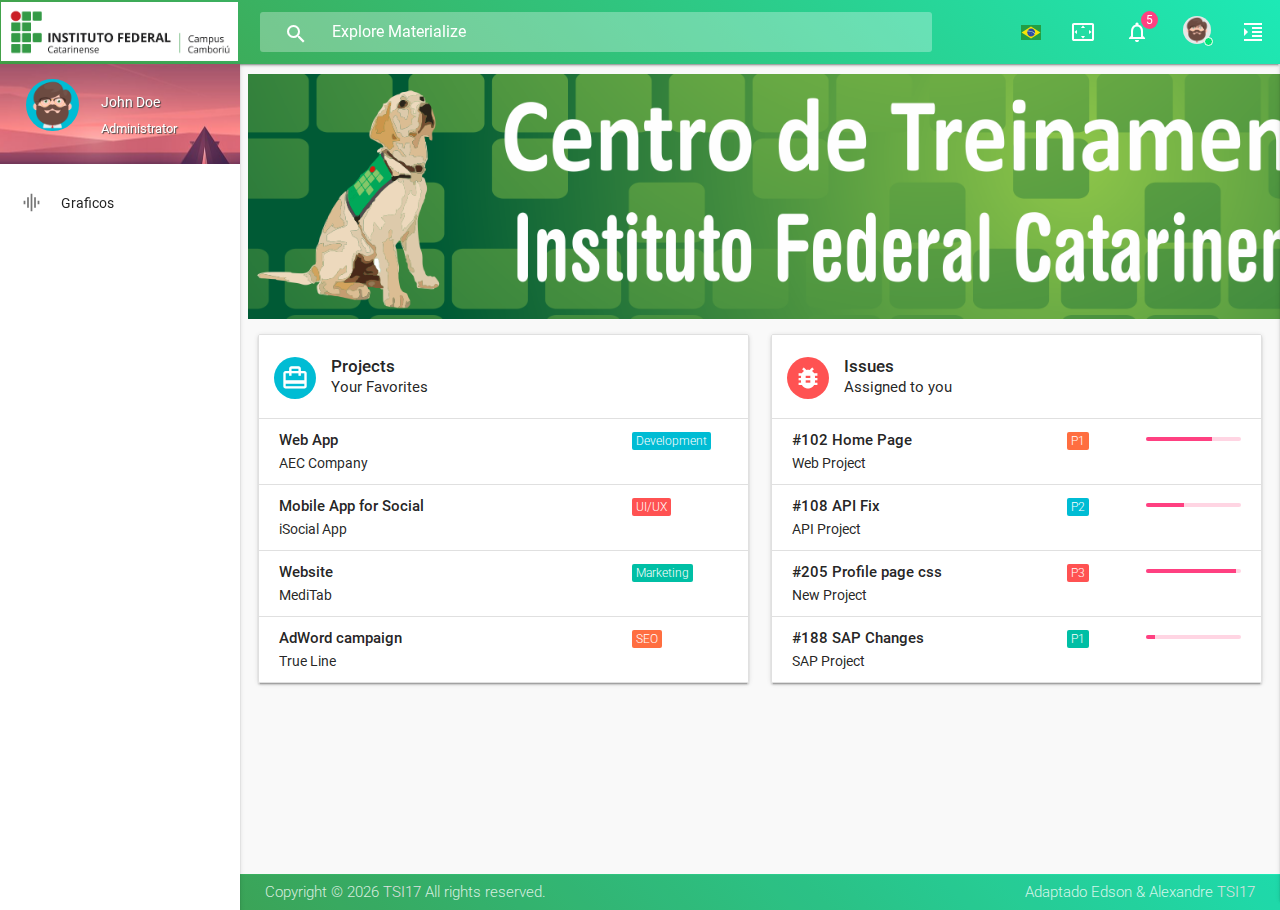
==== commit 378ec900: "atua" ====
--- a/frameworks/materialize/index.html
+++ b/frameworks/materialize/index.html
@@ -829,8 +829,8 @@
             <span>Copyright ©
               <script type="text/javascript">
                 document.write(new Date().getFullYear());
-              </script> <a class="grey-text text-lighten-2" href="http://themeforest.net/user/pixinvent/portfolio?ref=pixinvent" target="_blank">PIXINVENT</a> All rights reserved.</span>
-            <span class="right hide-on-small-only"> Design and Developed by <a class="grey-text text-lighten-2" href="https://pixinvent.com/">PIXINVENT</a></span>
+              </script> <a class="grey-text text-lighten-2" href="" target="_blank">TSI17</a> All rights reserved.</span>
+          <span class="right hide-on-small-only"> Adaptado Edson & Alexandre <a class="grey-text text-lighten-2" href="">TSI17</a></span>
           </div>
         </div>
     </footer>
